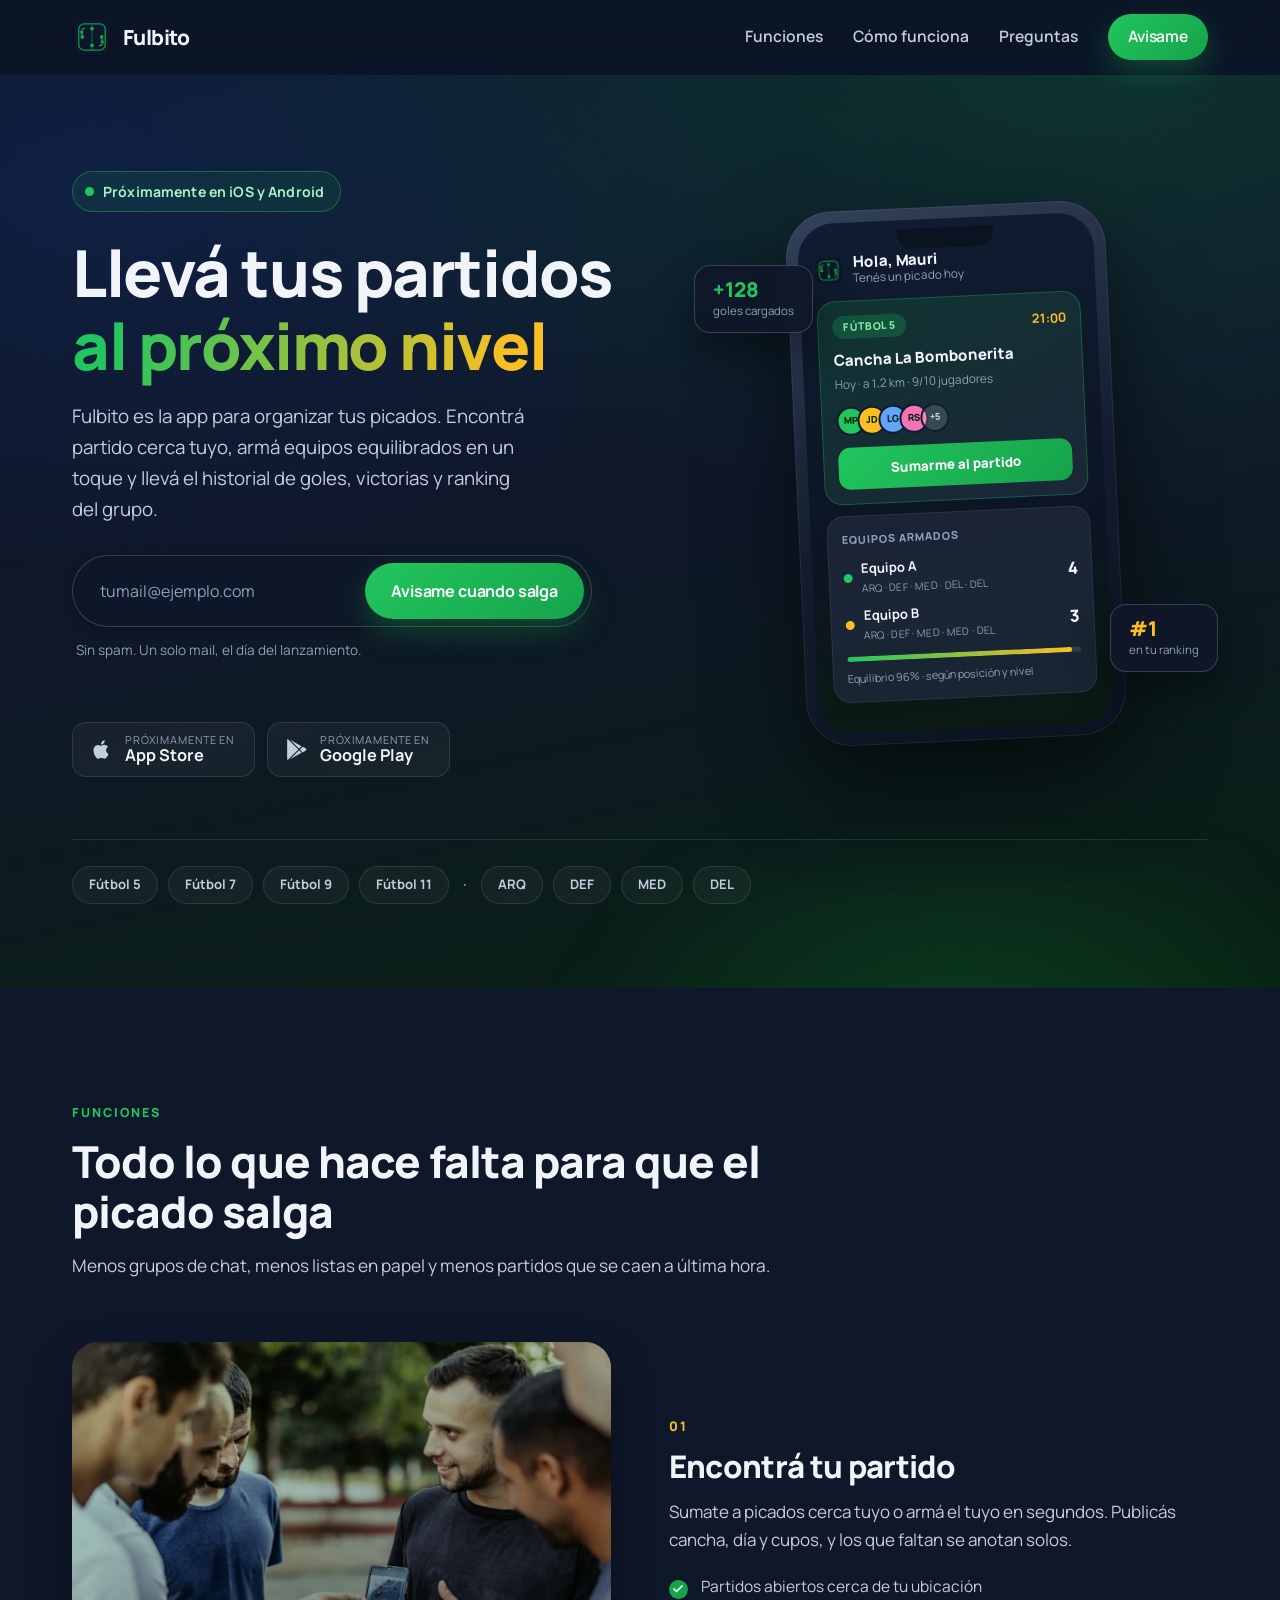
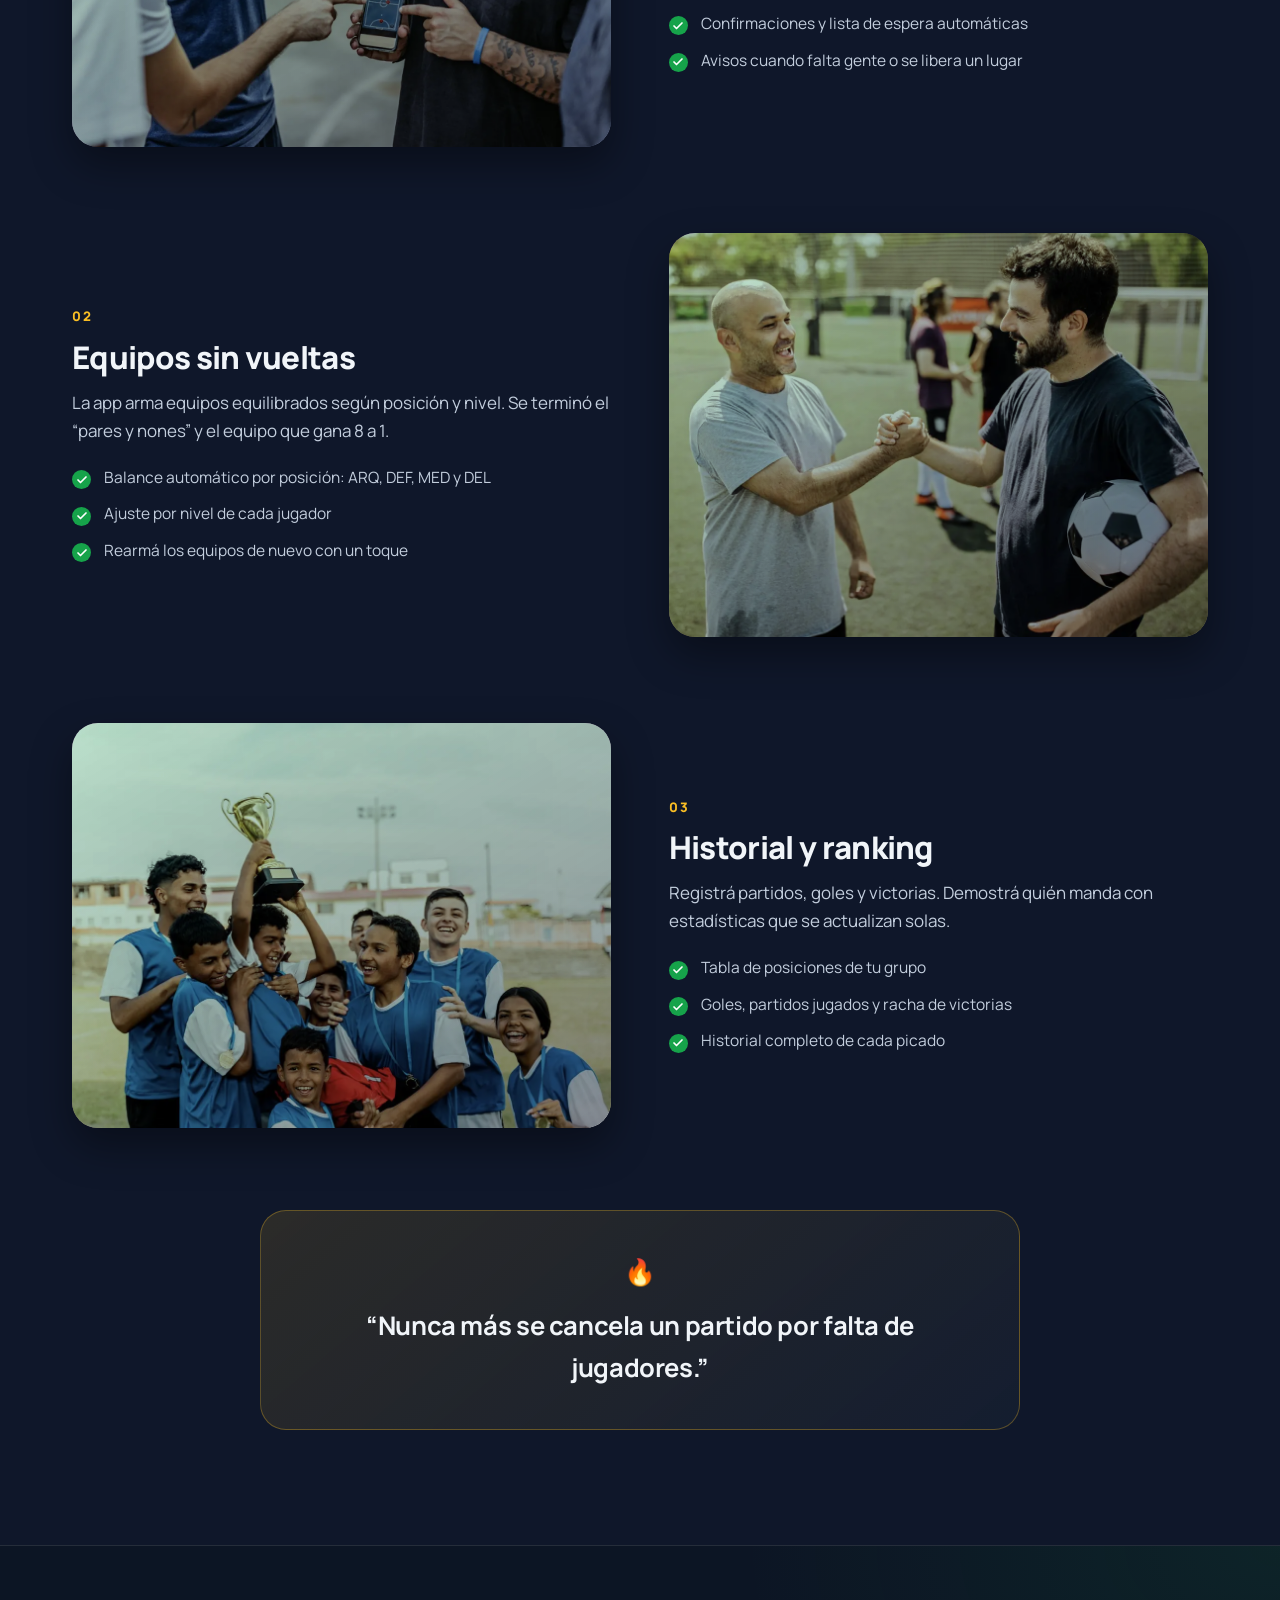
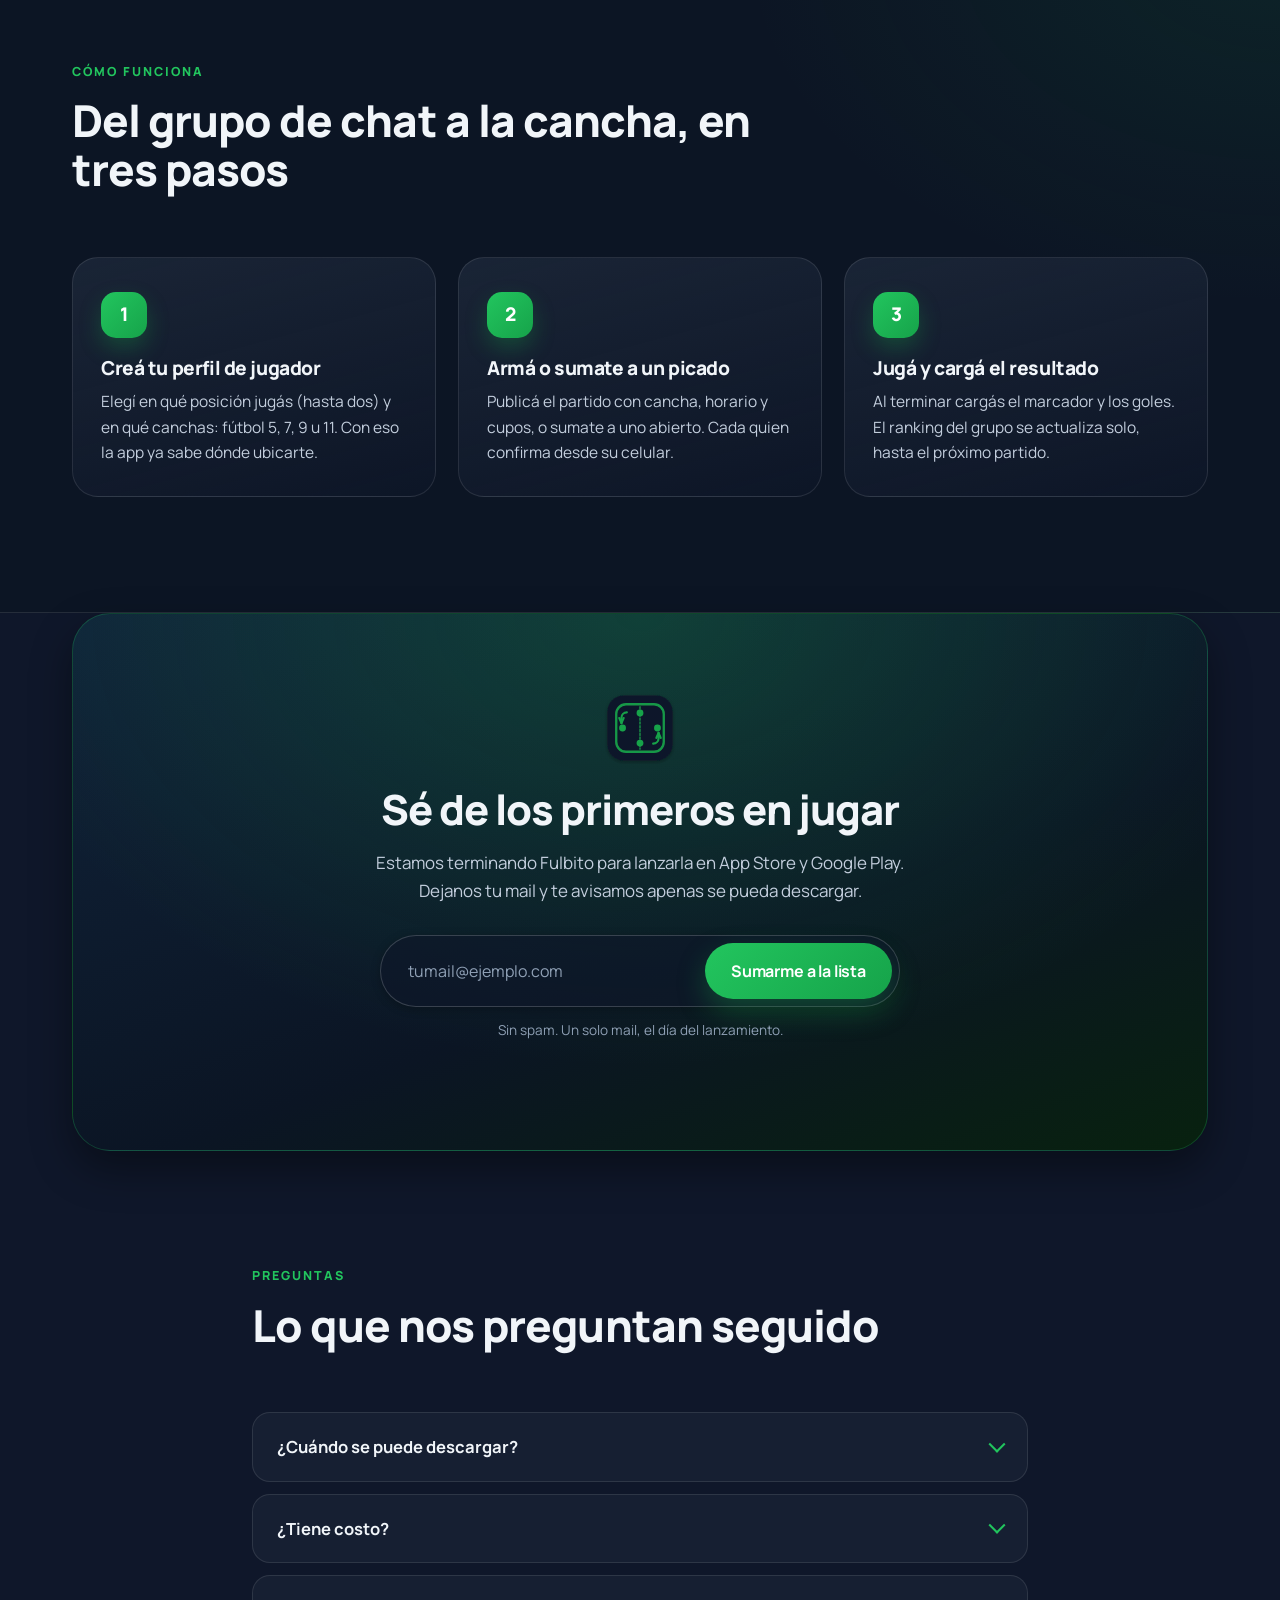
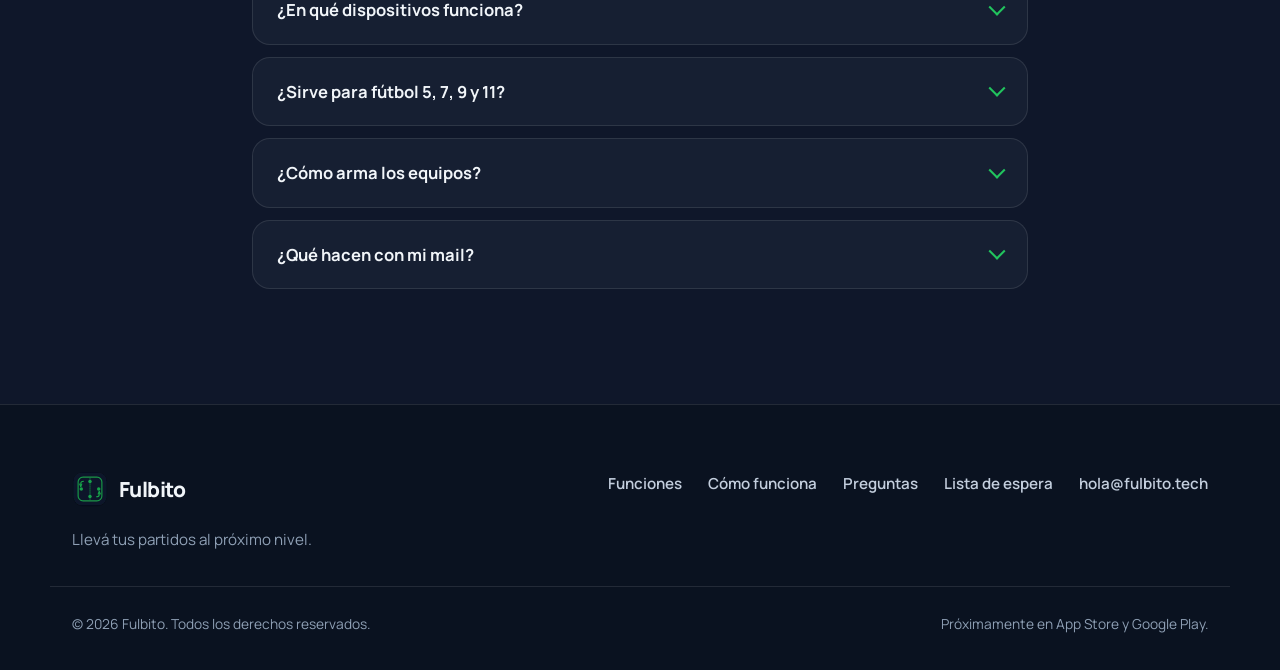
==== index.html @ 65e3b01e "feat: landing page de lanzamiento de Fulbito Sitio estático para www.fulbito.tech que anuncia el pró" ====
<!DOCTYPE html>
<html lang="es">
<head>
<meta charset="utf-8">
<meta name="viewport" content="width=device-width, initial-scale=1">
<title>Fulbito — Llevá tus partidos al próximo nivel</title>
<meta name="description" content="Fulbito es la app para organizar tus picados: encontrá partido cerca tuyo, armá equipos equilibrados y llevá el historial de goles, victorias y ranking. Próximamente en App Store y Google Play.">
<link rel="canonical" href="https://www.fulbito.tech/">
<meta name="theme-color" content="#0F172A">
<meta name="author" content="Fulbito">

<meta property="og:type" content="website">
<meta property="og:site_name" content="Fulbito">
<meta property="og:locale" content="es_AR">
<meta property="og:url" content="https://www.fulbito.tech/">
<meta property="og:title" content="Fulbito — Llevá tus partidos al próximo nivel">
<meta property="og:description" content="La app para organizar tus picados: encontrá partido, armá equipos equilibrados y llevá el ranking del grupo. Próximamente en iOS y Android.">
<meta property="og:image" content="https://www.fulbito.tech/assets/img/og.jpg">
<meta property="og:image:width" content="1200">
<meta property="og:image:height" content="630">
<meta property="og:image:alt" content="Fulbito — próximamente en App Store y Google Play">

<meta name="twitter:card" content="summary_large_image">
<meta name="twitter:title" content="Fulbito — Llevá tus partidos al próximo nivel">
<meta name="twitter:description" content="La app para organizar tus picados: encontrá partido, armá equipos equilibrados y llevá el ranking del grupo. Próximamente en iOS y Android.">
<meta name="twitter:image" content="https://www.fulbito.tech/assets/img/og.jpg">

<link rel="icon" href="/assets/favicon.svg" type="image/svg+xml">
<link rel="apple-touch-icon" href="/assets/img/apple-touch-icon.png">
<link rel="manifest" href="/site.webmanifest">

<link rel="preload" href="/assets/fonts/manrope-latin.woff2" as="font" type="font/woff2" crossorigin>
<link rel="stylesheet" href="/styles.css">
<!-- Marca que hay JS: sin esto las secciones con .reveal nunca se ocultan,
     así el contenido siempre se ve aunque falle el script. -->
<script>document.documentElement.classList.add('js');</script>

<script type="application/ld+json">
{
  "@context": "https://schema.org",
  "@type": "SoftwareApplication",
  "name": "Fulbito",
  "applicationCategory": "SportsApplication",
  "operatingSystem": "iOS, Android",
  "description": "App para organizar picados de fútbol: encontrá partido cerca tuyo, armá equipos equilibrados y llevá el historial de goles, victorias y ranking.",
  "url": "https://www.fulbito.tech/",
  "inLanguage": "es",
  "offers": {
    "@type": "Offer",
    "price": "0",
    "priceCurrency": "USD",
    "availability": "https://schema.org/PreOrder"
  }
}
</script>
</head>
<body>

<a class="skip-link" href="#contenido">Saltar al contenido</a>

<header class="site-header" id="top">
  <div class="wrap header-inner">
    <a class="brand" href="#top" aria-label="Fulbito — inicio">
      <img src="/assets/logo.svg" alt="" width="40" height="40" class="brand-mark">
      <span class="brand-name">Fulbito</span>
    </a>

    <button class="nav-toggle" type="button" aria-expanded="false" aria-controls="nav-menu" aria-label="Abrir menú">
      <span class="nav-toggle-bar"></span>
      <span class="nav-toggle-bar"></span>
      <span class="nav-toggle-bar"></span>
    </button>

    <nav class="nav" id="nav-menu" aria-label="Navegación principal">
      <a href="#funciones">Funciones</a>
      <a href="#como-funciona">Cómo funciona</a>
      <a href="#faq">Preguntas</a>
      <a class="btn btn-primary btn-sm" href="#lista-de-espera">Avisame</a>
    </nav>
  </div>
</header>

<main id="contenido">

  <!-- ============ HERO ============ -->
  <section class="hero">
    <div class="hero-glow" aria-hidden="true"></div>
    <div class="wrap hero-inner">

      <div class="hero-copy">
        <p class="pill"><span class="pill-dot" aria-hidden="true"></span> Próximamente en iOS y Android</p>

        <h1>Llevá tus partidos<br><span class="hl">al próximo nivel</span></h1>

        <p class="lede">
          Fulbito es la app para organizar tus picados. Encontrá partido cerca tuyo,
          armá equipos equilibrados en un toque y llevá el historial de goles,
          victorias y ranking del grupo.
        </p>

        <form class="waitlist" id="waitlist-hero" novalidate>
          <label class="sr-only" for="email-hero">Tu correo electrónico</label>
          <div class="waitlist-row">
            <input type="email" id="email-hero" name="email" inputmode="email" autocomplete="email"
                   placeholder="tumail@ejemplo.com" required>
            <button class="btn btn-primary" type="submit">Avisame cuando salga</button>
          </div>
          <p class="waitlist-note">Sin spam. Un solo mail, el día del lanzamiento.</p>
          <p class="waitlist-status" role="status" aria-live="polite"></p>
        </form>

        <div class="stores" aria-label="Disponibilidad próximamente">
          <span class="store-badge">
            <svg viewBox="0 0 24 24" aria-hidden="true" focusable="false"><path fill="currentColor" d="M16.36 12.68c.02-2.24 1.83-3.32 1.91-3.37-1.04-1.52-2.66-1.73-3.24-1.75-1.38-.14-2.69.81-3.39.81-.7 0-1.78-.79-2.92-.77-1.5.02-2.88.87-3.65 2.21-1.56 2.7-.4 6.7 1.12 8.89.74 1.07 1.63 2.28 2.79 2.24 1.12-.05 1.54-.72 2.9-.72s1.74.72 2.92.7c1.21-.02 1.97-1.1 2.71-2.18.85-1.25 1.2-2.46 1.22-2.52-.03-.01-2.34-.9-2.37-3.54M14.2 5.98c.62-.75 1.03-1.79.92-2.83-.89.04-1.97.59-2.6 1.34-.57.66-1.07 1.72-.94 2.73.99.08 2-.5 2.62-1.24"/></svg>
            <span><small>Próximamente en</small><strong>App Store</strong></span>
          </span>
          <span class="store-badge">
            <svg viewBox="0 0 24 24" aria-hidden="true" focusable="false"><path fill="currentColor" d="M3.61 1.81 13.79 12 3.61 22.19A1.5 1.5 0 0 1 3 20.99V3.01c0-.5.24-.94.61-1.2m10.89 10.89 2.3 2.3-10.94 6.34zm3.42-3.42 2.8 1.63c1.09.62 1.09 1.63 0 2.25l-2.8 1.62-2.55-2.55zM5.86 2.66l10.94 6.33-2.3 2.3z"/></svg>
            <span><small>Próximamente en</small><strong>Google Play</strong></span>
          </span>
        </div>
      </div>

      <!-- Mockup del teléfono, hecho en HTML/CSS -->
      <div class="hero-visual" aria-hidden="true">
        <div class="phone">
          <div class="phone-screen">
            <div class="phone-notch"></div>

            <div class="app-top">
              <img src="/assets/logo.svg" alt="" width="28" height="28">
              <div>
                <p class="app-hi">Hola, Mauri</p>
                <p class="app-sub">Tenés un picado hoy</p>
              </div>
            </div>

            <div class="app-card app-card-hero">
              <div class="app-card-head">
                <span class="chip chip-green">Fútbol 5</span>
                <span class="app-time">21:00</span>
              </div>
              <p class="app-title">Cancha La Bombonerita</p>
              <p class="app-meta">Hoy · a 1,2 km · 9/10 jugadores</p>
              <div class="avatars">
                <span class="av av-1">MP</span>
                <span class="av av-2">JD</span>
                <span class="av av-3">LG</span>
                <span class="av av-4">RS</span>
                <span class="av av-more">+5</span>
              </div>
              <div class="app-btn">Sumarme al partido</div>
            </div>

            <div class="app-card">
              <p class="app-card-label">Equipos armados</p>
              <div class="teams">
                <div class="team">
                  <span class="team-dot team-a"></span>
                  <div>
                    <p class="team-name">Equipo A</p>
                    <p class="team-line">ARQ · DEF · MED · DEL · DEL</p>
                  </div>
                  <span class="team-score">4</span>
                </div>
                <div class="team">
                  <span class="team-dot team-b"></span>
                  <div>
                    <p class="team-name">Equipo B</p>
                    <p class="team-line">ARQ · DEF · MED · MED · DEL</p>
                  </div>
                  <span class="team-score">3</span>
                </div>
              </div>
              <div class="balance">
                <span class="balance-fill"></span>
              </div>
              <p class="app-card-foot">Equilibrio 96% · según posición y nivel</p>
            </div>
          </div>
        </div>

        <div class="float-card float-goals">
          <strong>+128</strong>
          <span>goles cargados</span>
        </div>
        <div class="float-card float-rank">
          <strong>#1</strong>
          <span>en tu ranking</span>
        </div>
      </div>

    </div>

    <div class="wrap">
      <ul class="chips" aria-label="Tipos de cancha y posiciones">
        <li>Fútbol 5</li>
        <li>Fútbol 7</li>
        <li>Fútbol 9</li>
        <li>Fútbol 11</li>
        <li class="chips-sep" aria-hidden="true">·</li>
        <li>ARQ</li>
        <li>DEF</li>
        <li>MED</li>
        <li>DEL</li>
      </ul>
    </div>
  </section>

  <!-- ============ FUNCIONES ============ -->
  <section class="section" id="funciones">
    <div class="wrap">
      <header class="section-head reveal">
        <p class="eyebrow">Funciones</p>
        <h2>Todo lo que hace falta para que el picado salga</h2>
        <p class="section-lede">
          Menos grupos de chat, menos listas en papel y menos partidos que se caen a última hora.
        </p>
      </header>

      <div class="features">

        <article class="feature reveal">
          <div class="feature-media">
            <picture>
              <source srcset="/assets/img/picado.webp" type="image/webp">
              <img src="/assets/img/picado.jpg" width="1400" height="1129" loading="lazy" decoding="async"
                   alt="Un grupo de jugadores mira un partido en el celular antes de entrar a la cancha.">
            </picture>
          </div>
          <div class="feature-body">
            <span class="feature-num">01</span>
            <h3>Encontrá tu partido</h3>
            <p>Sumate a picados cerca tuyo o armá el tuyo en segundos. Publicás cancha, día y cupos, y los que faltan se anotan solos.</p>
            <ul class="ticks">
              <li>Partidos abiertos cerca de tu ubicación</li>
              <li>Confirmaciones y lista de espera automáticas</li>
              <li>Avisos cuando falta gente o se libera un lugar</li>
            </ul>
          </div>
        </article>

        <article class="feature feature-flip reveal">
          <div class="feature-media">
            <picture>
              <source srcset="/assets/img/equipos.webp" type="image/webp">
              <img src="/assets/img/equipos.jpg" width="1100" height="887" loading="lazy" decoding="async"
                   alt="Dos jugadores se saludan en la cancha antes de empezar a jugar.">
            </picture>
          </div>
          <div class="feature-body">
            <span class="feature-num">02</span>
            <h3>Equipos sin vueltas</h3>
            <p>La app arma equipos equilibrados según posición y nivel. Se terminó el “pares y nones” y el equipo que gana 8 a 1.</p>
            <ul class="ticks">
              <li>Balance automático por posición: ARQ, DEF, MED y DEL</li>
              <li>Ajuste por nivel de cada jugador</li>
              <li>Rearmá los equipos de nuevo con un toque</li>
            </ul>
          </div>
        </article>

        <article class="feature reveal">
          <div class="feature-media">
            <picture>
              <source srcset="/assets/img/ranking.webp" type="image/webp">
              <img src="/assets/img/ranking.jpg" width="1100" height="887" loading="lazy" decoding="async"
                   alt="Un equipo festeja levantando la copa después de ganar.">
            </picture>
          </div>
          <div class="feature-body">
            <span class="feature-num">03</span>
            <h3>Historial y ranking</h3>
            <p>Registrá partidos, goles y victorias. Demostrá quién manda con estadísticas que se actualizan solas.</p>
            <ul class="ticks">
              <li>Tabla de posiciones de tu grupo</li>
              <li>Goles, partidos jugados y racha de victorias</li>
              <li>Historial completo de cada picado</li>
            </ul>
          </div>
        </article>

      </div>

      <blockquote class="quote reveal">
        <p>“Nunca más se cancela un partido por falta de jugadores.”</p>
      </blockquote>
    </div>
  </section>

  <!-- ============ CÓMO FUNCIONA ============ -->
  <section class="section section-alt" id="como-funciona">
    <div class="wrap">
      <header class="section-head reveal">
        <p class="eyebrow">Cómo funciona</p>
        <h2>Del grupo de chat a la cancha, en tres pasos</h2>
      </header>

      <ol class="steps">
        <li class="step reveal">
          <span class="step-num">1</span>
          <h3>Creá tu perfil de jugador</h3>
          <p>Elegí en qué posición jugás (hasta dos) y en qué canchas: fútbol 5, 7, 9 u 11. Con eso la app ya sabe dónde ubicarte.</p>
        </li>
        <li class="step reveal">
          <span class="step-num">2</span>
          <h3>Armá o sumate a un picado</h3>
          <p>Publicá el partido con cancha, horario y cupos, o sumate a uno abierto. Cada quien confirma desde su celular.</p>
        </li>
        <li class="step reveal">
          <span class="step-num">3</span>
          <h3>Jugá y cargá el resultado</h3>
          <p>Al terminar cargás el marcador y los goles. El ranking del grupo se actualiza solo, hasta el próximo partido.</p>
        </li>
      </ol>
    </div>
  </section>

  <!-- ============ LISTA DE ESPERA ============ -->
  <section class="section cta-section" id="lista-de-espera">
    <div class="wrap">
      <div class="cta reveal">
        <img src="/assets/logo.svg" alt="" width="72" height="72" class="cta-logo">
        <h2>Sé de los primeros en jugar</h2>
        <p>
          Estamos terminando Fulbito para lanzarla en App Store y Google Play.
          Dejanos tu mail y te avisamos apenas se pueda descargar.
        </p>

        <form class="waitlist waitlist-lg" id="waitlist-cta" novalidate>
          <label class="sr-only" for="email-cta">Tu correo electrónico</label>
          <div class="waitlist-row">
            <input type="email" id="email-cta" name="email" inputmode="email" autocomplete="email"
                   placeholder="tumail@ejemplo.com" required>
            <button class="btn btn-primary" type="submit">Sumarme a la lista</button>
          </div>
          <p class="waitlist-note">Sin spam. Un solo mail, el día del lanzamiento.</p>
          <p class="waitlist-status" role="status" aria-live="polite"></p>
        </form>
      </div>
    </div>
  </section>

  <!-- ============ FAQ ============ -->
  <section class="section" id="faq">
    <div class="wrap wrap-narrow">
      <header class="section-head reveal">
        <p class="eyebrow">Preguntas</p>
        <h2>Lo que nos preguntan seguido</h2>
      </header>

      <div class="faq">
        <details class="reveal">
          <summary>¿Cuándo se puede descargar?</summary>
          <p>Fulbito está en desarrollo y sale para iPhone y Android. Todavía no tenemos fecha pública: dejanos tu mail arriba y sos de los primeros en enterarte el día que esté en las tiendas.</p>
        </details>
        <details class="reveal">
          <summary>¿Tiene costo?</summary>
          <p>Vas a poder crear tu perfil, sumarte a picados, armar equipos y llevar el ranking sin pagar nada.</p>
        </details>
        <details class="reveal">
          <summary>¿En qué dispositivos funciona?</summary>
          <p>En iPhone (App Store) y en Android (Google Play). Es una sola app, con la misma experiencia en los dos sistemas.</p>
        </details>
        <details class="reveal">
          <summary>¿Sirve para fútbol 5, 7, 9 y 11?</summary>
          <p>Sí. Elegís los tipos de cancha en los que jugás cuando creás tu perfil, y la app te muestra los partidos que te sirven.</p>
        </details>
        <details class="reveal">
          <summary>¿Cómo arma los equipos?</summary>
          <p>Toma la posición y el nivel de cada jugador anotado y reparte para que los dos equipos queden lo más parejos posible. Si no te convence, lo rearmás.</p>
        </details>
        <details class="reveal">
          <summary>¿Qué hacen con mi mail?</summary>
          <p>Lo usamos solo para avisarte del lanzamiento. No lo compartimos con nadie y podés pedirnos que lo borremos cuando quieras escribiéndonos a <a href="mailto:hola@fulbito.tech">hola@fulbito.tech</a>.</p>
        </details>
      </div>
    </div>
  </section>

</main>

<footer class="site-footer">
  <div class="wrap footer-inner">
    <div class="footer-brand">
      <a class="brand" href="#top" aria-label="Fulbito — inicio">
        <img src="/assets/logo.svg" alt="" width="36" height="36" class="brand-mark">
        <span class="brand-name">Fulbito</span>
      </a>
      <p>Llevá tus partidos al próximo nivel.</p>
    </div>

    <nav class="footer-nav" aria-label="Enlaces del pie">
      <a href="#funciones">Funciones</a>
      <a href="#como-funciona">Cómo funciona</a>
      <a href="#faq">Preguntas</a>
      <a href="#lista-de-espera">Lista de espera</a>
      <a href="mailto:hola@fulbito.tech">hola@fulbito.tech</a>
    </nav>
  </div>

  <div class="wrap footer-legal">
    <p>© <span id="year">2026</span> Fulbito. Todos los derechos reservados.</p>
    <p>Próximamente en App Store y Google Play.</p>
  </div>
</footer>

<script src="/script.js" defer></script>
</body>
</html>
---- styles.css ----
/* ==========================================================================
   Fulbito — landing page
   Paleta y tipografía tomadas del design system de la app (Flutter):
   primary #16A34A · accent #FBBF24 · scaffold #0F172A · card #1E293B · Manrope
   ========================================================================== */

/* Manrope (variable, self-hosted) — SIL Open Font License 1.1.
   Ver assets/fonts/OFL.txt. Se sirve desde el propio dominio para no depender
   de Google Fonts ni filtrar la IP de los visitantes. */
@font-face {
  font-family: "Manrope";
  font-style: normal;
  font-weight: 400 800;
  font-display: swap;
  src: url("/assets/fonts/manrope-latin.woff2") format("woff2");
  unicode-range: U+0000-00FF, U+0131, U+0152-0153, U+02BB-02BC, U+02C6, U+02DA,
    U+02DC, U+0304, U+0308, U+0329, U+2000-206F, U+20AC, U+2122, U+2191, U+2193,
    U+2212, U+2215, U+FEFF, U+FFFD;
}
@font-face {
  font-family: "Manrope";
  font-style: normal;
  font-weight: 400 800;
  font-display: swap;
  src: url("/assets/fonts/manrope-latin-ext.woff2") format("woff2");
  unicode-range: U+0100-02BA, U+02BD-02C5, U+02C7-02CC, U+02CE-02D7, U+02DD-02FF,
    U+0304, U+0308, U+0329, U+1D00-1DBF, U+1E00-1E9F, U+1EF2-1EFF, U+2020,
    U+20A0-20AB, U+20AD-20C0, U+2113, U+2C60-2C7F, U+A720-A7FF;
}

:root {
  --green:        #16A34A;
  --green-bright: #22C55E;
  --green-dark:   #128040;
  --amber:        #FBBF24;
  --navy:         #0A1628;
  --navy-green:   #082011;
  --bg:           #0F172A;
  --card:         #1E293B;

  --text:         #F1F5F9;
  --text-soft:    #C3CEDD;
  --text-muted:   #8FA0B5;
  --line:         rgba(255, 255, 255, .10);
  --line-strong:  rgba(255, 255, 255, .18);

  --wrap:         1180px;
  --radius:       18px;
  --radius-lg:    26px;

  --shadow-sm:    0 2px 10px rgba(0, 0, 0, .25);
  --shadow-md:    0 18px 40px rgba(0, 0, 0, .38);
  --shadow-lg:    0 40px 90px rgba(0, 0, 0, .55);

  --ease:         cubic-bezier(.22, .61, .36, 1);
}

/* ------------------------------- reset ---------------------------------- */

*, *::before, *::after { box-sizing: border-box; }

html { -webkit-text-size-adjust: 100%; scroll-behavior: smooth; }

body {
  margin: 0;
  font-family: "Manrope", ui-sans-serif, system-ui, -apple-system, "Segoe UI", Roboto, Helvetica, Arial, sans-serif;
  font-size: 17px;
  line-height: 1.65;
  color: var(--text);
  background: var(--bg);
  -webkit-font-smoothing: antialiased;
  overflow-x: hidden;
}

h1, h2, h3 { line-height: 1.12; margin: 0; letter-spacing: -.022em; font-weight: 800; }
p { margin: 0; }
img, svg, picture { display: block; max-width: 100%; }
img { height: auto; }
a { color: inherit; }
ul, ol { margin: 0; padding: 0; list-style: none; }
button, input { font: inherit; color: inherit; }

:focus-visible {
  outline: 3px solid var(--amber);
  outline-offset: 3px;
  border-radius: 6px;
}

.sr-only {
  position: absolute; width: 1px; height: 1px;
  padding: 0; margin: -1px; overflow: hidden;
  clip: rect(0 0 0 0); white-space: nowrap; border: 0;
}

.skip-link {
  position: absolute; left: 50%; top: 8px;
  transform: translate(-50%, -200%);
  z-index: 100;
  background: var(--green); color: #fff;
  padding: 10px 18px; border-radius: 999px;
  font-weight: 700; text-decoration: none;
  transition: transform .2s var(--ease);
}
.skip-link:focus { transform: translate(-50%, 0); }

.wrap {
  width: 100%;
  max-width: var(--wrap);
  margin-inline: auto;
  padding-inline: 22px;
}
.wrap-narrow { max-width: 820px; }

/* ------------------------------ botones --------------------------------- */

.btn {
  display: inline-flex;
  align-items: center;
  justify-content: center;
  gap: 8px;
  padding: 15px 26px;
  border: 0;
  border-radius: 999px;
  font-weight: 700;
  font-size: 1rem;
  letter-spacing: -.01em;
  text-decoration: none;
  cursor: pointer;
  white-space: nowrap;
  transition: transform .18s var(--ease), box-shadow .18s var(--ease), background-color .18s var(--ease);
}

.btn-primary {
  color: #fff;
  background: linear-gradient(135deg, var(--green-bright), var(--green));
  box-shadow: 0 12px 28px rgba(22, 163, 74, .34);
}
.btn-primary:hover { transform: translateY(-2px); box-shadow: 0 18px 36px rgba(22, 163, 74, .44); }
.btn-primary:active { transform: translateY(0); }
.btn-primary[disabled] { opacity: .6; cursor: progress; transform: none; }

.btn-sm { padding: 10px 20px; font-size: .95rem; }

/* ------------------------------- header --------------------------------- */

.site-header {
  position: sticky;
  top: 0;
  z-index: 50;
  background: rgba(10, 22, 40, .72);
  backdrop-filter: blur(14px);
  -webkit-backdrop-filter: blur(14px);
  border-bottom: 1px solid transparent;
  transition: border-color .25s var(--ease), background-color .25s var(--ease);
}
.site-header.is-stuck {
  border-bottom-color: var(--line);
  background: rgba(10, 22, 40, .92);
}

.header-inner {
  display: flex;
  align-items: center;
  justify-content: space-between;
  gap: 16px;
  min-height: 74px;
}

.brand {
  display: inline-flex;
  align-items: center;
  gap: 11px;
  text-decoration: none;
  font-weight: 800;
  letter-spacing: -.03em;
}
.brand-mark { border-radius: 12px; }
.brand-name { font-size: 1.3rem; }

.nav {
  display: flex;
  align-items: center;
  gap: 30px;
}
.nav a {
  text-decoration: none;
  font-weight: 600;
  font-size: .98rem;
  color: var(--text-soft);
  transition: color .18s var(--ease);
}
.nav a:hover { color: #fff; }
.nav .btn { color: #fff; }

.nav-toggle {
  display: none;
  flex-direction: column;
  justify-content: center;
  gap: 5px;
  width: 46px; height: 46px;
  padding: 0;
  background: rgba(255, 255, 255, .06);
  border: 1px solid var(--line);
  border-radius: 14px;
  cursor: pointer;
}
.nav-toggle-bar {
  display: block;
  width: 20px; height: 2px;
  margin-inline: auto;
  border-radius: 2px;
  background: var(--text);
  transition: transform .22s var(--ease), opacity .18s var(--ease);
}
.nav-toggle[aria-expanded="true"] .nav-toggle-bar:nth-child(1) { transform: translateY(7px) rotate(45deg); }
.nav-toggle[aria-expanded="true"] .nav-toggle-bar:nth-child(2) { opacity: 0; }
.nav-toggle[aria-expanded="true"] .nav-toggle-bar:nth-child(3) { transform: translateY(-7px) rotate(-45deg); }

/* --------------------------------- hero --------------------------------- */

.hero {
  position: relative;
  padding: clamp(52px, 8vw, 96px) 0 clamp(48px, 7vw, 84px);
  background:
    radial-gradient(120% 80% at 85% 0%, rgba(22, 163, 74, .20), transparent 62%),
    radial-gradient(90% 70% at 8% 12%, rgba(30, 58, 138, .28), transparent 60%),
    linear-gradient(168deg, var(--navy) 0%, var(--bg) 46%, var(--navy-green) 100%);
  overflow: hidden;
}

.hero-glow {
  position: absolute;
  inset: auto -20% -55% 30%;
  height: 620px;
  background: radial-gradient(circle at 50% 50%, rgba(22, 163, 74, .30), transparent 66%);
  filter: blur(30px);
  pointer-events: none;
}

.hero-inner {
  position: relative;
  display: grid;
  grid-template-columns: minmax(0, 1.06fr) minmax(0, .94fr);
  align-items: center;
  gap: clamp(30px, 5vw, 64px);
}

.pill {
  display: inline-flex;
  align-items: center;
  gap: 9px;
  padding: 8px 16px 8px 12px;
  margin-bottom: 24px;
  border: 1px solid rgba(34, 197, 94, .38);
  border-radius: 999px;
  background: rgba(22, 163, 74, .12);
  color: #A7F3C4;
  font-size: .88rem;
  font-weight: 700;
  letter-spacing: .01em;
}
.pill-dot {
  width: 9px; height: 9px;
  border-radius: 50%;
  background: var(--green-bright);
  box-shadow: 0 0 0 0 rgba(34, 197, 94, .7);
  animation: ping 2.2s ease-out infinite;
}
@keyframes ping {
  0%   { box-shadow: 0 0 0 0 rgba(34, 197, 94, .65); }
  70%  { box-shadow: 0 0 0 11px rgba(34, 197, 94, 0); }
  100% { box-shadow: 0 0 0 0 rgba(34, 197, 94, 0); }
}

.hero h1 {
  font-size: clamp(2.5rem, 6.2vw, 4.05rem);
  margin-bottom: 20px;
}
.hl {
  background: linear-gradient(100deg, var(--green-bright) 8%, var(--amber) 92%);
  -webkit-background-clip: text;
  background-clip: text;
  color: transparent;
}

.lede {
  max-width: 42ch;
  font-size: clamp(1.03rem, 1.6vw, 1.17rem);
  color: var(--text-soft);
  margin-bottom: 30px;
}

/* ------------------------------ waitlist -------------------------------- */

.waitlist { max-width: 520px; }

.waitlist-row {
  display: flex;
  gap: 10px;
  padding: 7px;
  border: 1px solid var(--line-strong);
  border-radius: 999px;
  background: rgba(15, 23, 42, .66);
  box-shadow: var(--shadow-sm);
  transition: border-color .2s var(--ease), box-shadow .2s var(--ease);
}
.waitlist-row:focus-within {
  border-color: rgba(34, 197, 94, .6);
  box-shadow: 0 0 0 4px rgba(22, 163, 74, .16);
}
.waitlist-row input {
  flex: 1 1 auto;
  min-width: 0;
  padding: 12px 8px 12px 20px;
  border: 0;
  background: transparent;
  font-size: 1rem;
}
.waitlist-row input::placeholder { color: var(--text-muted); }
.waitlist-row input:focus { outline: none; }

.waitlist-note {
  margin-top: 12px;
  padding-left: 4px;
  font-size: .85rem;
  color: var(--text-muted);
}

.waitlist-status {
  margin-top: 10px;
  padding-left: 4px;
  font-size: .92rem;
  font-weight: 600;
  min-height: 1.4em;
}
.waitlist-status.is-ok    { color: #6EE7A0; }
.waitlist-status.is-error { color: #FCA5A5; }

/* ------------------------------- stores --------------------------------- */

.stores {
  display: flex;
  flex-wrap: wrap;
  gap: 12px;
  margin-top: 30px;
}
.store-badge {
  display: inline-flex;
  align-items: center;
  gap: 11px;
  padding: 10px 20px 10px 16px;
  border: 1px solid var(--line);
  border-radius: 14px;
  background: rgba(255, 255, 255, .045);
  color: var(--text-soft);
}
.store-badge svg { width: 25px; height: 25px; flex: none; }
.store-badge span { display: flex; flex-direction: column; line-height: 1.2; }
.store-badge small { font-size: .68rem; text-transform: uppercase; letter-spacing: .08em; color: var(--text-muted); }
.store-badge strong { font-size: 1.02rem; color: var(--text); }

/* --------------------------- mockup del teléfono ------------------------ */

.hero-visual {
  position: relative;
  display: flex;
  justify-content: center;
  perspective: 1400px;
}

.phone {
  position: relative;
  width: min(320px, 82vw);
  padding: 12px;
  border-radius: 46px;
  background: linear-gradient(160deg, #33415A, #131C2E 55%, #0B1220);
  box-shadow: var(--shadow-lg), 0 0 0 1px rgba(255, 255, 255, .07) inset;
  transform: rotate(-2.6deg);
  animation: float 7s ease-in-out infinite;
}
@keyframes float {
  0%, 100% { transform: rotate(-2.6deg) translateY(0); }
  50%      { transform: rotate(-2.6deg) translateY(-14px); }
}

.phone-screen {
  position: relative;
  padding: 30px 16px 20px;
  border-radius: 36px;
  background: linear-gradient(175deg, #101C31, #0C1524 60%, #0A1A12);
  overflow: hidden;
}

.phone-notch {
  position: absolute;
  top: 9px; left: 50%;
  transform: translateX(-50%);
  width: 96px; height: 20px;
  border-radius: 0 0 14px 14px;
  background: #0B1220;
}

.app-top {
  display: flex;
  align-items: center;
  gap: 10px;
  margin-bottom: 14px;
}
.app-top img { border-radius: 9px; }
.app-hi  { font-weight: 800; font-size: .95rem; line-height: 1.25; }
.app-sub { font-size: .74rem; color: var(--text-muted); line-height: 1.25; }

.app-card {
  padding: 14px;
  margin-bottom: 11px;
  border: 1px solid rgba(255, 255, 255, .08);
  border-radius: 18px;
  background: rgba(30, 41, 59, .82);
}
.app-card-hero {
  border-color: rgba(34, 197, 94, .32);
  background: linear-gradient(150deg, rgba(22, 163, 74, .20), rgba(30, 41, 59, .9));
}
.app-card-head {
  display: flex;
  align-items: center;
  justify-content: space-between;
  margin-bottom: 9px;
}
.chip {
  padding: 3px 11px;
  border-radius: 999px;
  font-size: .66rem;
  font-weight: 800;
  letter-spacing: .05em;
  text-transform: uppercase;
}
.chip-green { background: rgba(34, 197, 94, .22); color: #86EFAC; }
.app-time { font-size: .8rem; font-weight: 700; color: var(--amber); }
.app-title { font-weight: 800; font-size: .95rem; }
.app-meta  { font-size: .74rem; color: var(--text-muted); margin-top: 2px; }

.avatars { display: flex; margin: 12px 0; }
.av {
  display: grid;
  place-items: center;
  width: 29px; height: 29px;
  margin-right: -8px;
  border: 2px solid #101C31;
  border-radius: 50%;
  font-size: .6rem;
  font-weight: 800;
  color: #06210F;
}
.av-1 { background: #22C55E; }
.av-2 { background: #FBBF24; }
.av-3 { background: #60A5FA; }
.av-4 { background: #F472B6; }
.av-more { background: rgba(255, 255, 255, .14); color: var(--text-soft); }

.app-btn {
  padding: 10px;
  border-radius: 12px;
  background: linear-gradient(135deg, var(--green-bright), var(--green));
  color: #fff;
  font-size: .84rem;
  font-weight: 800;
  text-align: center;
}

.app-card-label {
  font-size: .68rem;
  font-weight: 800;
  letter-spacing: .09em;
  text-transform: uppercase;
  color: var(--text-muted);
  margin-bottom: 10px;
}
.teams { display: grid; gap: 9px; }
.team {
  display: grid;
  grid-template-columns: auto 1fr auto;
  align-items: center;
  gap: 9px;
}
.team-dot { width: 9px; height: 9px; border-radius: 50%; }
.team-a { background: var(--green-bright); }
.team-b { background: var(--amber); }
.team-name  { font-size: .82rem; font-weight: 700; }
.team-line  { font-size: .64rem; color: var(--text-muted); letter-spacing: .03em; }
.team-score { font-size: 1.05rem; font-weight: 800; }

.balance {
  height: 5px;
  margin: 12px 0 8px;
  border-radius: 99px;
  background: rgba(255, 255, 255, .1);
  overflow: hidden;
}
.balance-fill {
  display: block;
  width: 96%;
  height: 100%;
  border-radius: 99px;
  background: linear-gradient(90deg, var(--green-bright), var(--amber));
}
.app-card-foot { font-size: .68rem; color: var(--text-muted); }

.float-card {
  position: absolute;
  display: flex;
  flex-direction: column;
  padding: 12px 18px;
  border: 1px solid var(--line-strong);
  border-radius: 16px;
  background: rgba(15, 23, 42, .88);
  backdrop-filter: blur(8px);
  -webkit-backdrop-filter: blur(8px);
  box-shadow: var(--shadow-md);
  animation: float 7s ease-in-out infinite;
}
.float-card strong { font-size: 1.28rem; font-weight: 800; line-height: 1.1; }
.float-card span   { font-size: .72rem; color: var(--text-muted); }
.float-goals { top: 11%; left: -2%; animation-delay: -1.6s; }
.float-goals strong { color: var(--green-bright); }
.float-rank  { bottom: 13%; right: -2%; animation-delay: -3.4s; }
.float-rank strong  { color: var(--amber); }

/* -------------------------------- chips --------------------------------- */

.chips {
  display: flex;
  flex-wrap: wrap;
  align-items: center;
  gap: 10px;
  margin-top: clamp(38px, 6vw, 62px);
  padding-top: 26px;
  border-top: 1px solid var(--line);
}
.chips li {
  padding: 7px 16px;
  border: 1px solid var(--line);
  border-radius: 999px;
  background: rgba(255, 255, 255, .04);
  font-size: .82rem;
  font-weight: 700;
  color: var(--text-soft);
}
.chips .chips-sep {
  padding: 0 4px;
  border: 0;
  background: none;
  color: var(--text-muted);
}

/* ------------------------------ secciones -------------------------------- */

.section { padding: clamp(64px, 9vw, 118px) 0; }
.section-alt {
  background:
    radial-gradient(70% 90% at 100% 0%, rgba(22, 163, 74, .10), transparent 60%),
    #0C1524;
  border-block: 1px solid var(--line);
}

.section-head { max-width: 700px; margin-bottom: clamp(38px, 6vw, 62px); }
.eyebrow {
  margin-bottom: 14px;
  font-size: .78rem;
  font-weight: 800;
  letter-spacing: .16em;
  text-transform: uppercase;
  color: var(--green-bright);
}
.section-head h2 { font-size: clamp(1.85rem, 4vw, 2.75rem); }
.section-lede {
  margin-top: 16px;
  font-size: 1.08rem;
  color: var(--text-soft);
}

/* ------------------------------ funciones -------------------------------- */

.features { display: grid; gap: clamp(46px, 7vw, 86px); }

.feature {
  display: grid;
  grid-template-columns: minmax(0, 1fr) minmax(0, 1fr);
  align-items: center;
  gap: clamp(26px, 4.5vw, 58px);
}
.feature-flip .feature-media { order: 2; }

.feature-media {
  position: relative;
  border-radius: var(--radius-lg);
  overflow: hidden;
  box-shadow: var(--shadow-md);
}
.feature-media::after {
  content: "";
  position: absolute;
  inset: 0;
  background: linear-gradient(150deg, rgba(22, 163, 74, .26), rgba(10, 22, 40, .5));
  mix-blend-mode: multiply;
}
.feature-media img {
  width: 100%;
  aspect-ratio: 4 / 3;
  object-fit: cover;
  transform: scale(1.01);
  transition: transform .6s var(--ease);
}
.feature:hover .feature-media img { transform: scale(1.05); }

.feature-num {
  display: block;
  margin-bottom: 12px;
  font-size: .82rem;
  font-weight: 800;
  letter-spacing: .18em;
  color: var(--amber);
}
.feature-body h3 { font-size: clamp(1.4rem, 2.6vw, 1.95rem); margin-bottom: 14px; }
.feature-body > p { color: var(--text-soft); margin-bottom: 20px; }

.ticks { display: grid; gap: 11px; }
.ticks li {
  position: relative;
  padding-left: 32px;
  font-size: .97rem;
  color: var(--text-soft);
}
.ticks li::before {
  content: "";
  position: absolute;
  left: 0; top: .34em;
  width: 19px; height: 19px;
  border-radius: 50%;
  background:
    url("data:image/svg+xml,%3Csvg xmlns='http://www.w3.org/2000/svg' viewBox='0 0 24 24' fill='none' stroke='%23ffffff' stroke-width='3.4' stroke-linecap='round' stroke-linejoin='round'%3E%3Cpath d='M20 6 9 17l-5-5'/%3E%3C/svg%3E") center / 12px 12px no-repeat,
    var(--green);
}

.quote {
  max-width: 760px;
  margin: clamp(46px, 7vw, 82px) auto 0;
  padding: clamp(26px, 4vw, 40px);
  border: 1px solid rgba(251, 191, 36, .3);
  border-radius: var(--radius-lg);
  background: linear-gradient(140deg, rgba(251, 191, 36, .12), rgba(30, 41, 59, .35));
  text-align: center;
}
.quote p {
  font-size: clamp(1.15rem, 2.6vw, 1.6rem);
  font-weight: 700;
  letter-spacing: -.015em;
}
.quote::before { content: "🔥"; display: block; font-size: 1.6rem; margin-bottom: 12px; }

/* ----------------------------- cómo funciona ----------------------------- */

.steps {
  display: grid;
  grid-template-columns: repeat(3, minmax(0, 1fr));
  gap: 22px;
  counter-reset: step;
}
.step {
  position: relative;
  padding: 34px 28px 30px;
  border: 1px solid var(--line);
  border-radius: var(--radius-lg);
  background: linear-gradient(165deg, rgba(30, 41, 59, .78), rgba(15, 23, 42, .5));
  transition: transform .25s var(--ease), border-color .25s var(--ease);
}
.step:hover { transform: translateY(-5px); border-color: rgba(34, 197, 94, .42); }
.step-num {
  display: grid;
  place-items: center;
  width: 46px; height: 46px;
  margin-bottom: 20px;
  border-radius: 15px;
  background: linear-gradient(135deg, var(--green-bright), var(--green));
  color: #fff;
  font-weight: 800;
  font-size: 1.18rem;
  box-shadow: 0 10px 22px rgba(22, 163, 74, .3);
}
.step h3 { font-size: 1.2rem; margin-bottom: 10px; }
.step p  { color: var(--text-soft); font-size: .97rem; }

/* --------------------------------- CTA ----------------------------------- */

/* El aire lo aportan las secciones vecinas: así el bloque no queda flotando */
.cta-section { padding-block: 0; }
.cta {
  position: relative;
  padding: clamp(42px, 7vw, 78px) clamp(24px, 5vw, 62px);
  border: 1px solid rgba(34, 197, 94, .26);
  border-radius: clamp(26px, 4vw, 38px);
  background:
    radial-gradient(90% 130% at 50% 0%, rgba(22, 163, 74, .26), transparent 65%),
    linear-gradient(160deg, #10233A, #0B1524 60%, #08210F);
  box-shadow: var(--shadow-md);
  text-align: center;
  overflow: hidden;
}
.cta-logo { margin: 0 auto 22px; border-radius: 20px; }
.cta h2 { font-size: clamp(1.75rem, 4vw, 2.6rem); margin-bottom: 16px; }
.cta > p {
  max-width: 54ch;
  margin: 0 auto;
  color: var(--text-soft);
}
.waitlist-lg { margin: 30px auto 0; }
.waitlist-lg .waitlist-note,
.waitlist-lg .waitlist-status { text-align: center; padding-left: 0; }

/* --------------------------------- FAQ ----------------------------------- */

.faq { display: grid; gap: 12px; }
.faq details {
  border: 1px solid var(--line);
  border-radius: var(--radius);
  background: rgba(30, 41, 59, .5);
  transition: border-color .2s var(--ease), background-color .2s var(--ease);
}
.faq details[open] {
  border-color: rgba(34, 197, 94, .34);
  background: rgba(30, 41, 59, .8);
}
.faq summary {
  display: flex;
  align-items: center;
  justify-content: space-between;
  gap: 16px;
  padding: 20px 24px;
  font-weight: 700;
  font-size: 1.04rem;
  cursor: pointer;
  list-style: none;
}
.faq summary::-webkit-details-marker { display: none; }
.faq summary::after {
  content: "";
  flex: none;
  width: 12px; height: 12px;
  border-right: 2.4px solid var(--green-bright);
  border-bottom: 2.4px solid var(--green-bright);
  transform: rotate(45deg) translate(-2px, -2px);
  transition: transform .25s var(--ease);
}
.faq details[open] summary::after { transform: rotate(-135deg) translate(-2px, -2px); }
.faq details p {
  padding: 0 24px 22px;
  color: var(--text-soft);
  font-size: .99rem;
}
.faq a { color: var(--green-bright); }

/* -------------------------------- footer --------------------------------- */

.site-footer {
  padding: clamp(46px, 6vw, 66px) 0 34px;
  border-top: 1px solid var(--line);
  background: #0A1220;
}
.footer-inner {
  display: flex;
  flex-wrap: wrap;
  align-items: flex-start;
  justify-content: space-between;
  gap: 30px;
  padding-bottom: 34px;
}
.footer-brand p {
  margin-top: 12px;
  color: var(--text-muted);
  font-size: .95rem;
}
.footer-nav {
  display: flex;
  flex-wrap: wrap;
  gap: 12px 26px;
}
.footer-nav a {
  text-decoration: none;
  font-weight: 600;
  font-size: .95rem;
  color: var(--text-soft);
}
.footer-nav a:hover { color: var(--green-bright); }

.footer-legal {
  display: flex;
  flex-wrap: wrap;
  justify-content: space-between;
  gap: 10px;
  padding-top: 26px;
  border-top: 1px solid var(--line);
  font-size: .86rem;
  color: var(--text-muted);
}

/* ------------------------------- reveal ---------------------------------- */

/* Solo se ocultan si hay JS para volver a mostrarlas (clase .js en <html>) */
.js .reveal {
  opacity: 0;
  transform: translateY(26px);
  transition: opacity .7s var(--ease), transform .7s var(--ease);
}
.js .reveal.is-visible { opacity: 1; transform: none; }

/* ------------------------------ responsive ------------------------------- */

@media (max-width: 980px) {
  .hero-inner { grid-template-columns: 1fr; }
  .hero-copy  { text-align: center; }
  .lede, .waitlist { margin-inline: auto; }
  .pill, .stores { justify-content: center; }
  .waitlist-note, .waitlist-status { text-align: center; padding-left: 0; }
  .hero-visual { margin-top: 18px; }

  .feature { grid-template-columns: 1fr; }
  .feature-flip .feature-media { order: 0; }

  .steps { grid-template-columns: 1fr; }
}

@media (max-width: 760px) {
  .nav-toggle { display: flex; }
  .nav {
    position: absolute;
    top: 100%; left: 0; right: 0;
    flex-direction: column;
    align-items: stretch;
    gap: 4px;
    padding: 14px 22px 22px;
    background: rgba(10, 22, 40, .98);
    border-bottom: 1px solid var(--line);
    backdrop-filter: blur(14px);
    -webkit-backdrop-filter: blur(14px);
    display: none;
  }
  .nav.is-open { display: flex; }
  .nav a { padding: 12px 4px; font-size: 1.05rem; }
  .nav .btn { margin-top: 10px; justify-content: center; }

  body { font-size: 16px; }

  .waitlist-row {
    flex-direction: column;
    padding: 12px;
    border-radius: 22px;
  }
  .waitlist-row input { padding: 10px 14px; text-align: center; }
  .waitlist-row .btn { width: 100%; }

  .float-goals { top: 4%; left: -6px; }
  .float-rank  { bottom: 6%; right: -6px; }
  .float-card  { padding: 10px 14px; }
}

@media (max-width: 420px) {
  .stores { flex-direction: column; }
  .store-badge { justify-content: center; }
}

/* ------------------------- preferencias del sistema ---------------------- */

@media (prefers-reduced-motion: reduce) {
  html { scroll-behavior: auto; }
  *, *::before, *::after {
    animation-duration: .001ms !important;
    animation-iteration-count: 1 !important;
    transition-duration: .001ms !important;
  }
  .js .reveal { opacity: 1; transform: none; }
}

@media print {
  .site-header, .hero-visual, .nav-toggle { display: none; }
  body { background: #fff; color: #000; }
}
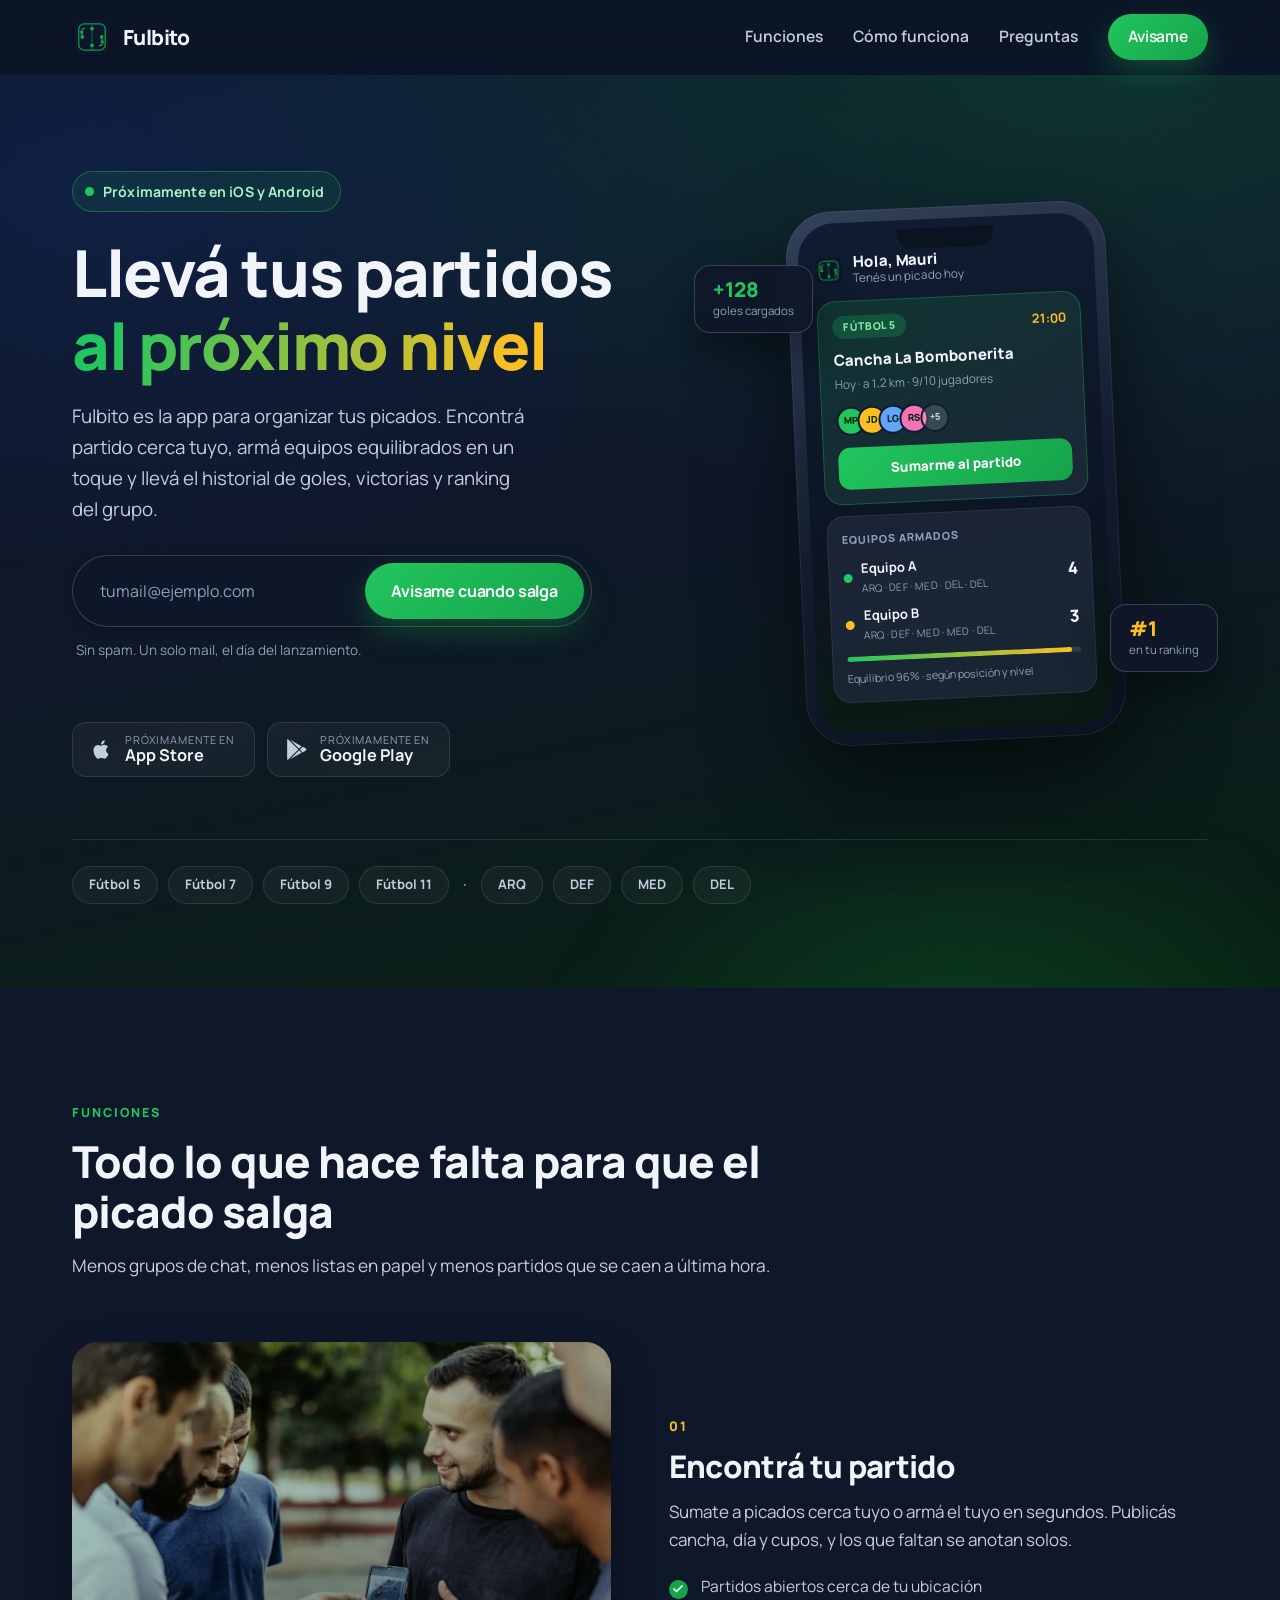
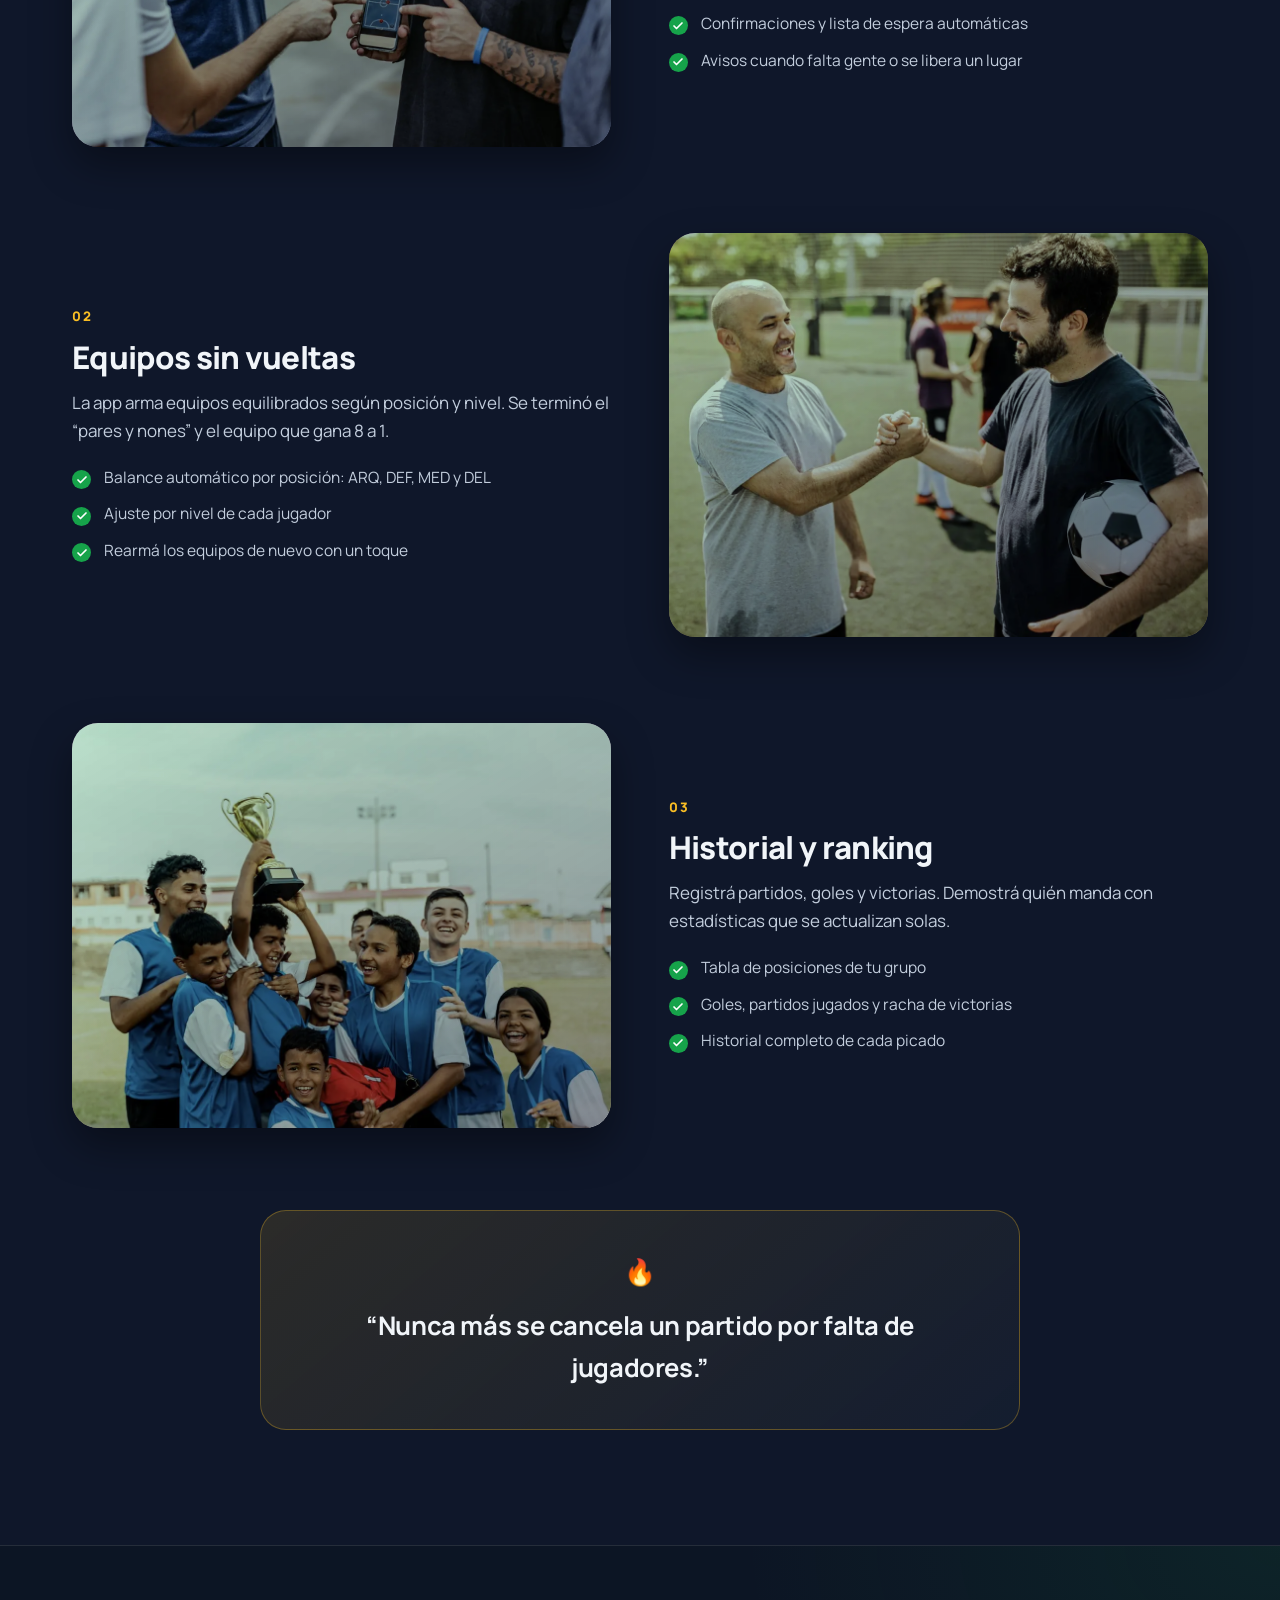
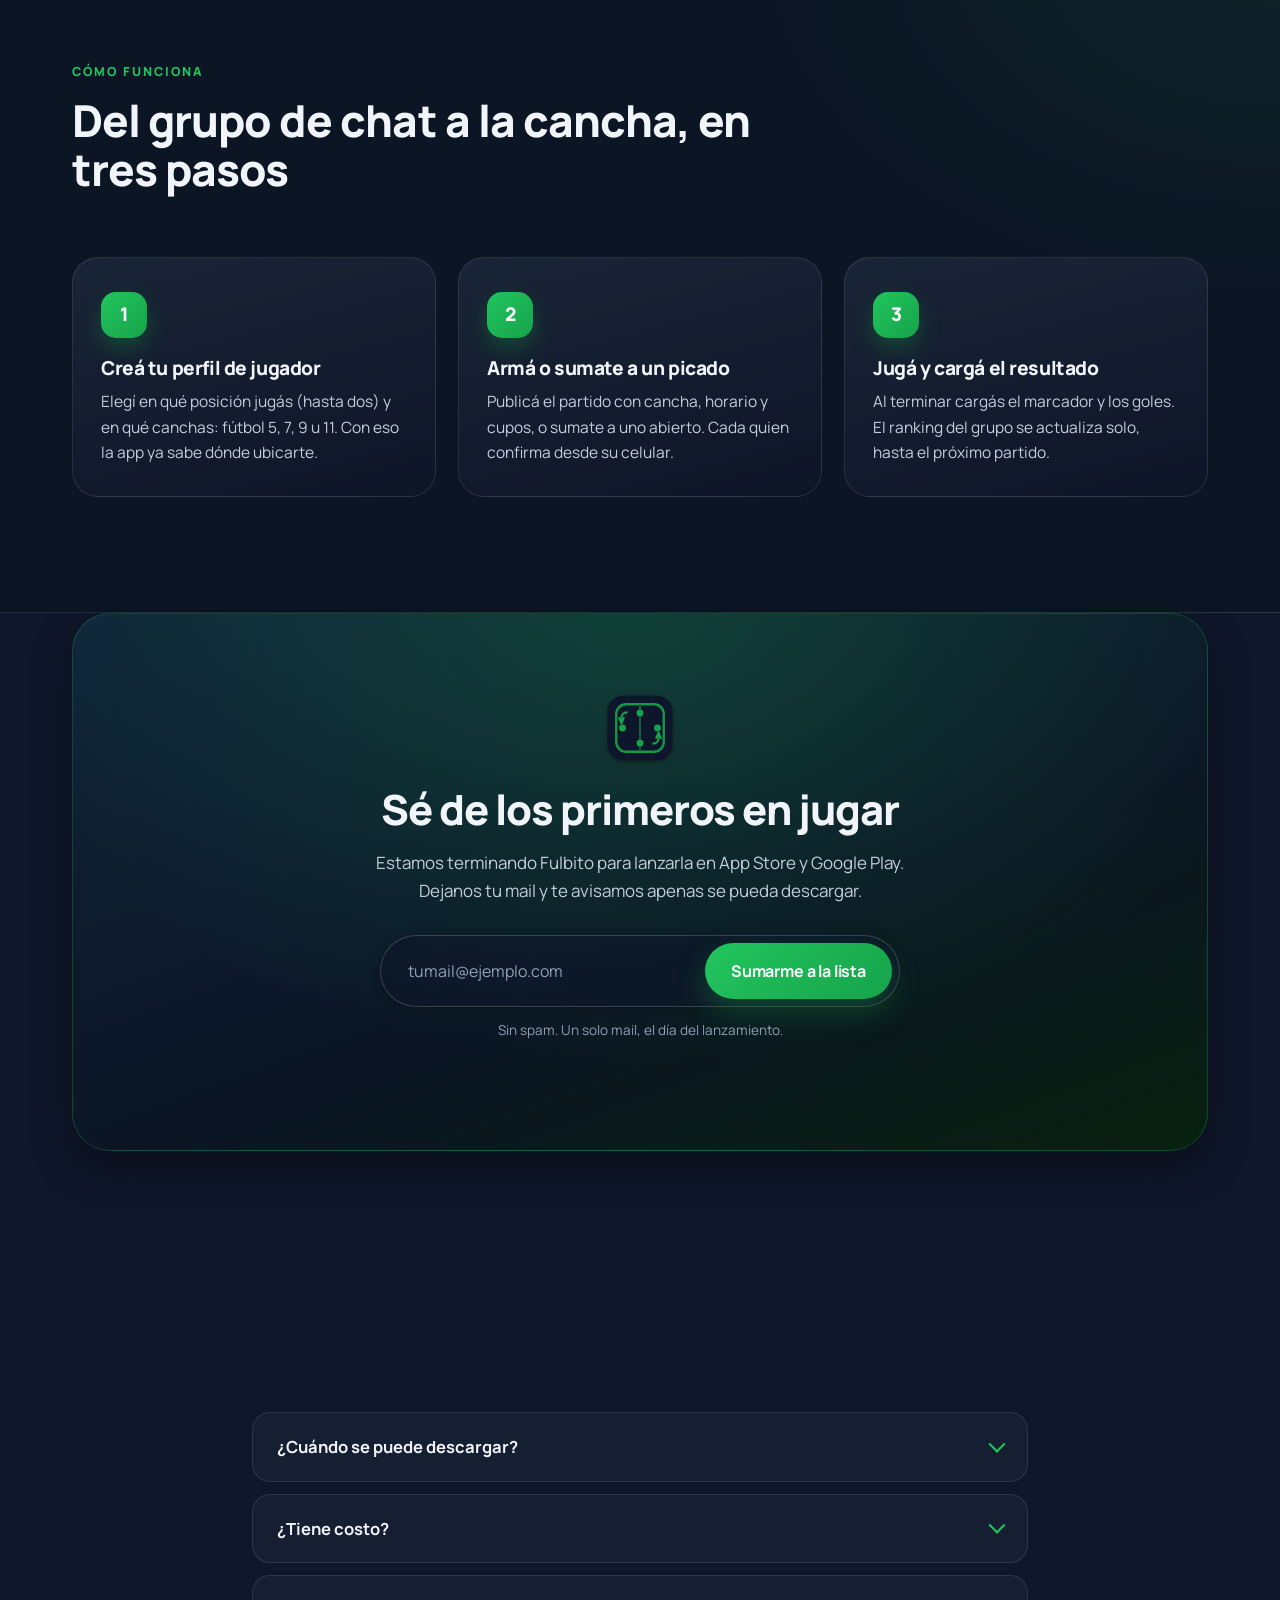
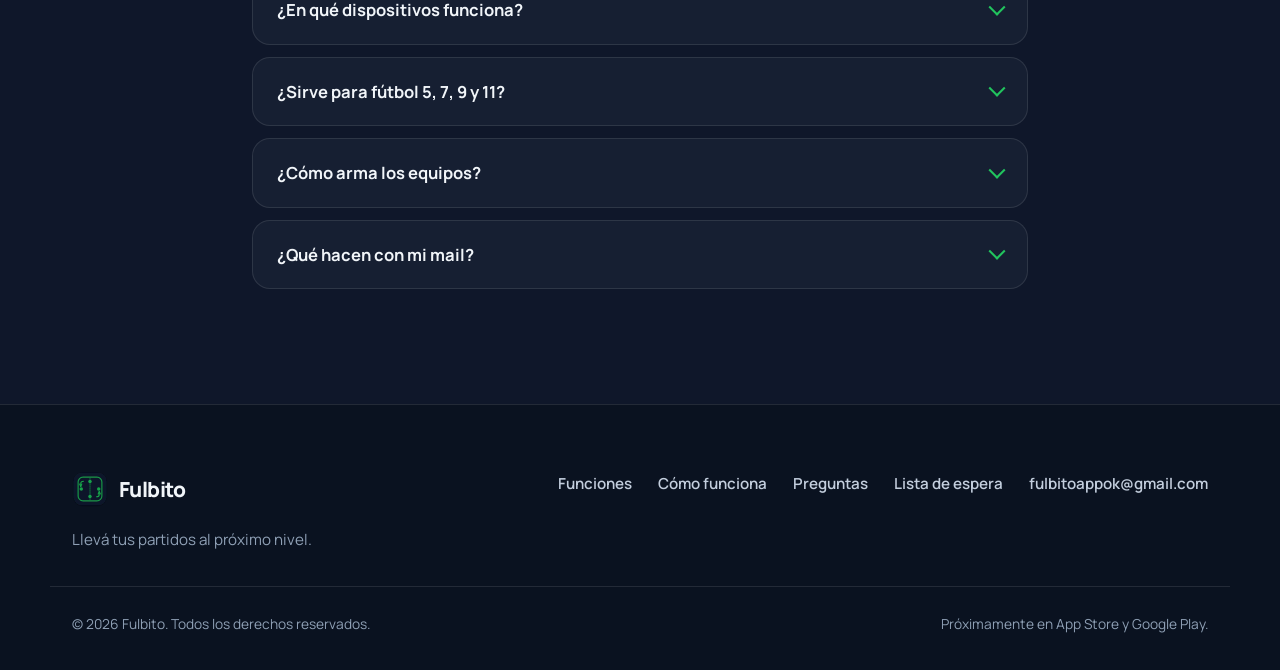
==== commit 44a5a425: "fix: usar una dirección de contacto que reciba correo `hola@fulbito.tech` figuraba en el FAQ, el pie" ====
--- a/index.html
+++ b/index.html
@@ -372,7 +372,7 @@
         </details>
         <details class="reveal">
           <summary>¿Qué hacen con mi mail?</summary>
-          <p>Lo usamos solo para avisarte del lanzamiento. No lo compartimos con nadie y podés pedirnos que lo borremos cuando quieras escribiéndonos a <a href="mailto:hola@fulbito.tech">hola@fulbito.tech</a>.</p>
+          <p>Lo usamos solo para avisarte del lanzamiento. No lo compartimos con nadie y podés pedirnos que lo borremos cuando quieras escribiéndonos a <a href="mailto:fulbitoappok@gmail.com">fulbitoappok@gmail.com</a>.</p>
         </details>
       </div>
     </div>
@@ -395,7 +395,7 @@
       <a href="#como-funciona">Cómo funciona</a>
       <a href="#faq">Preguntas</a>
       <a href="#lista-de-espera">Lista de espera</a>
-      <a href="mailto:hola@fulbito.tech">hola@fulbito.tech</a>
+      <a href="mailto:fulbitoappok@gmail.com">fulbitoappok@gmail.com</a>
     </nav>
   </div>
 
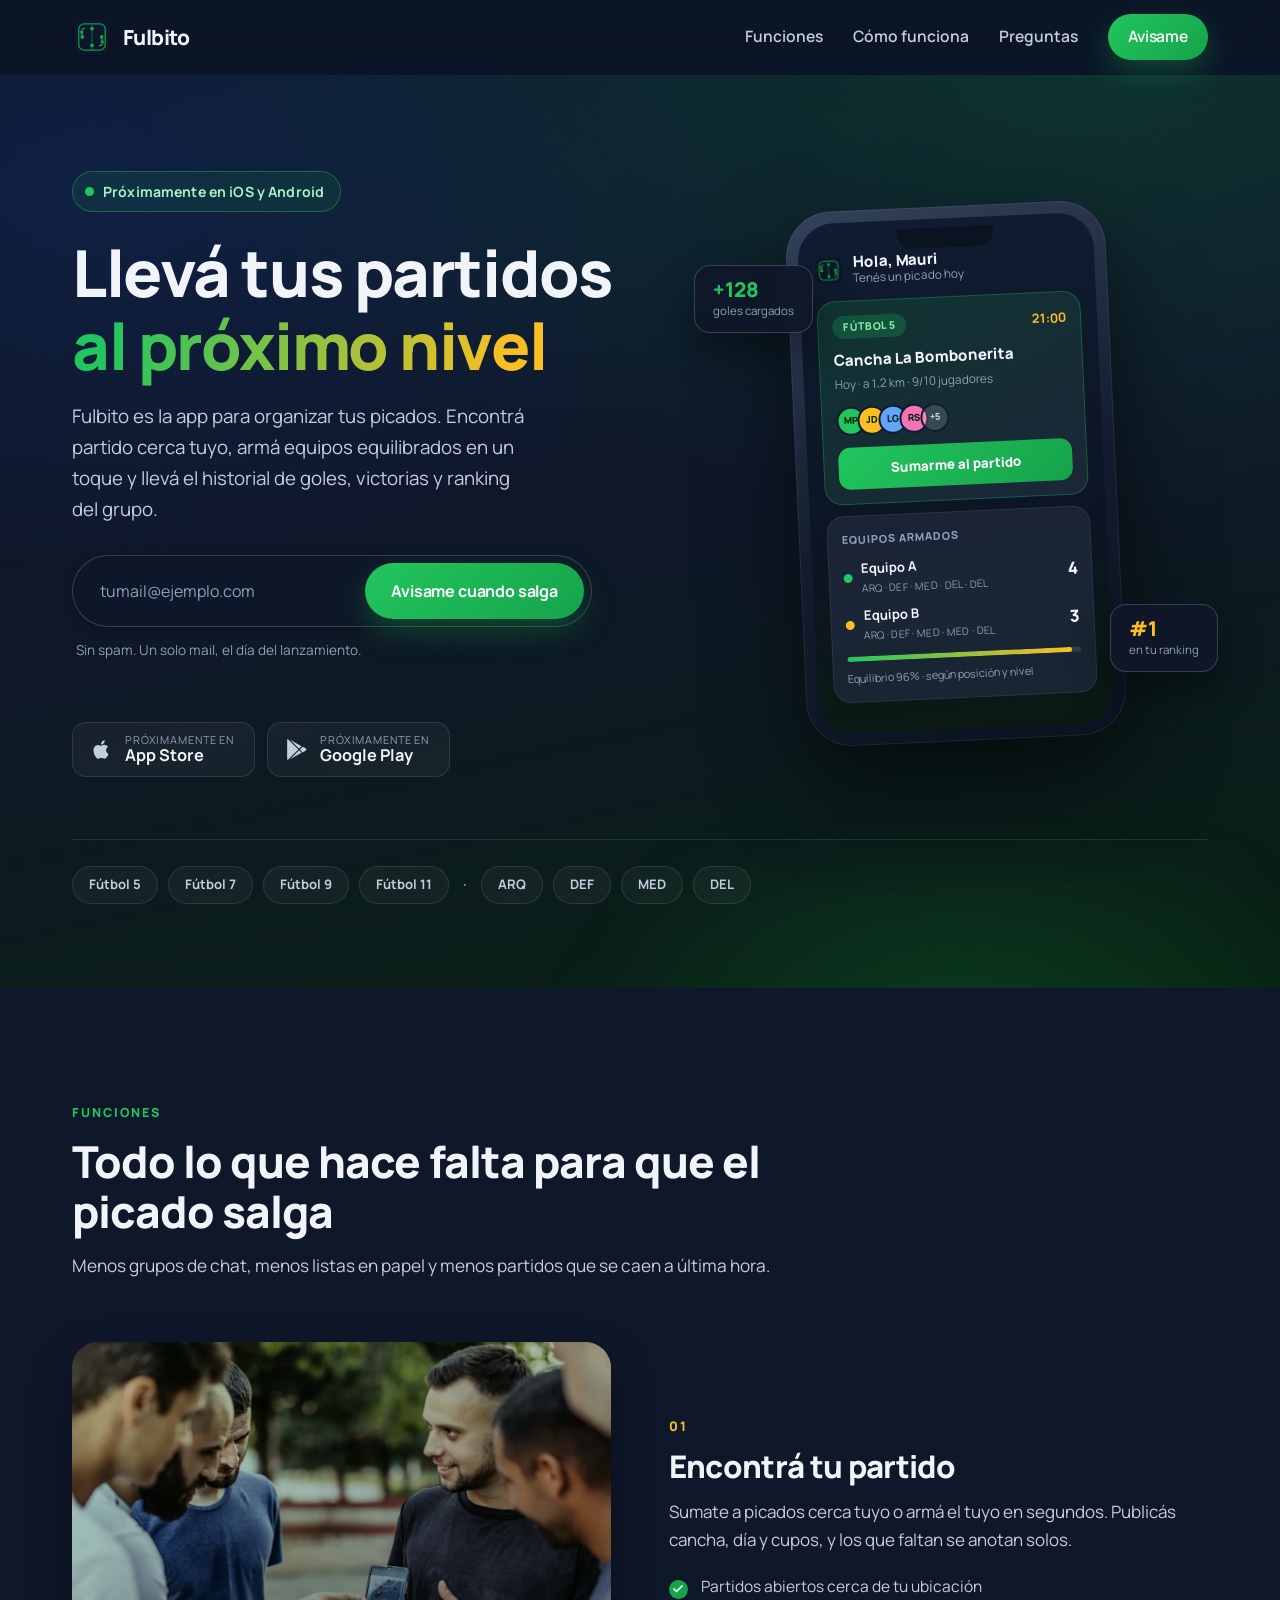
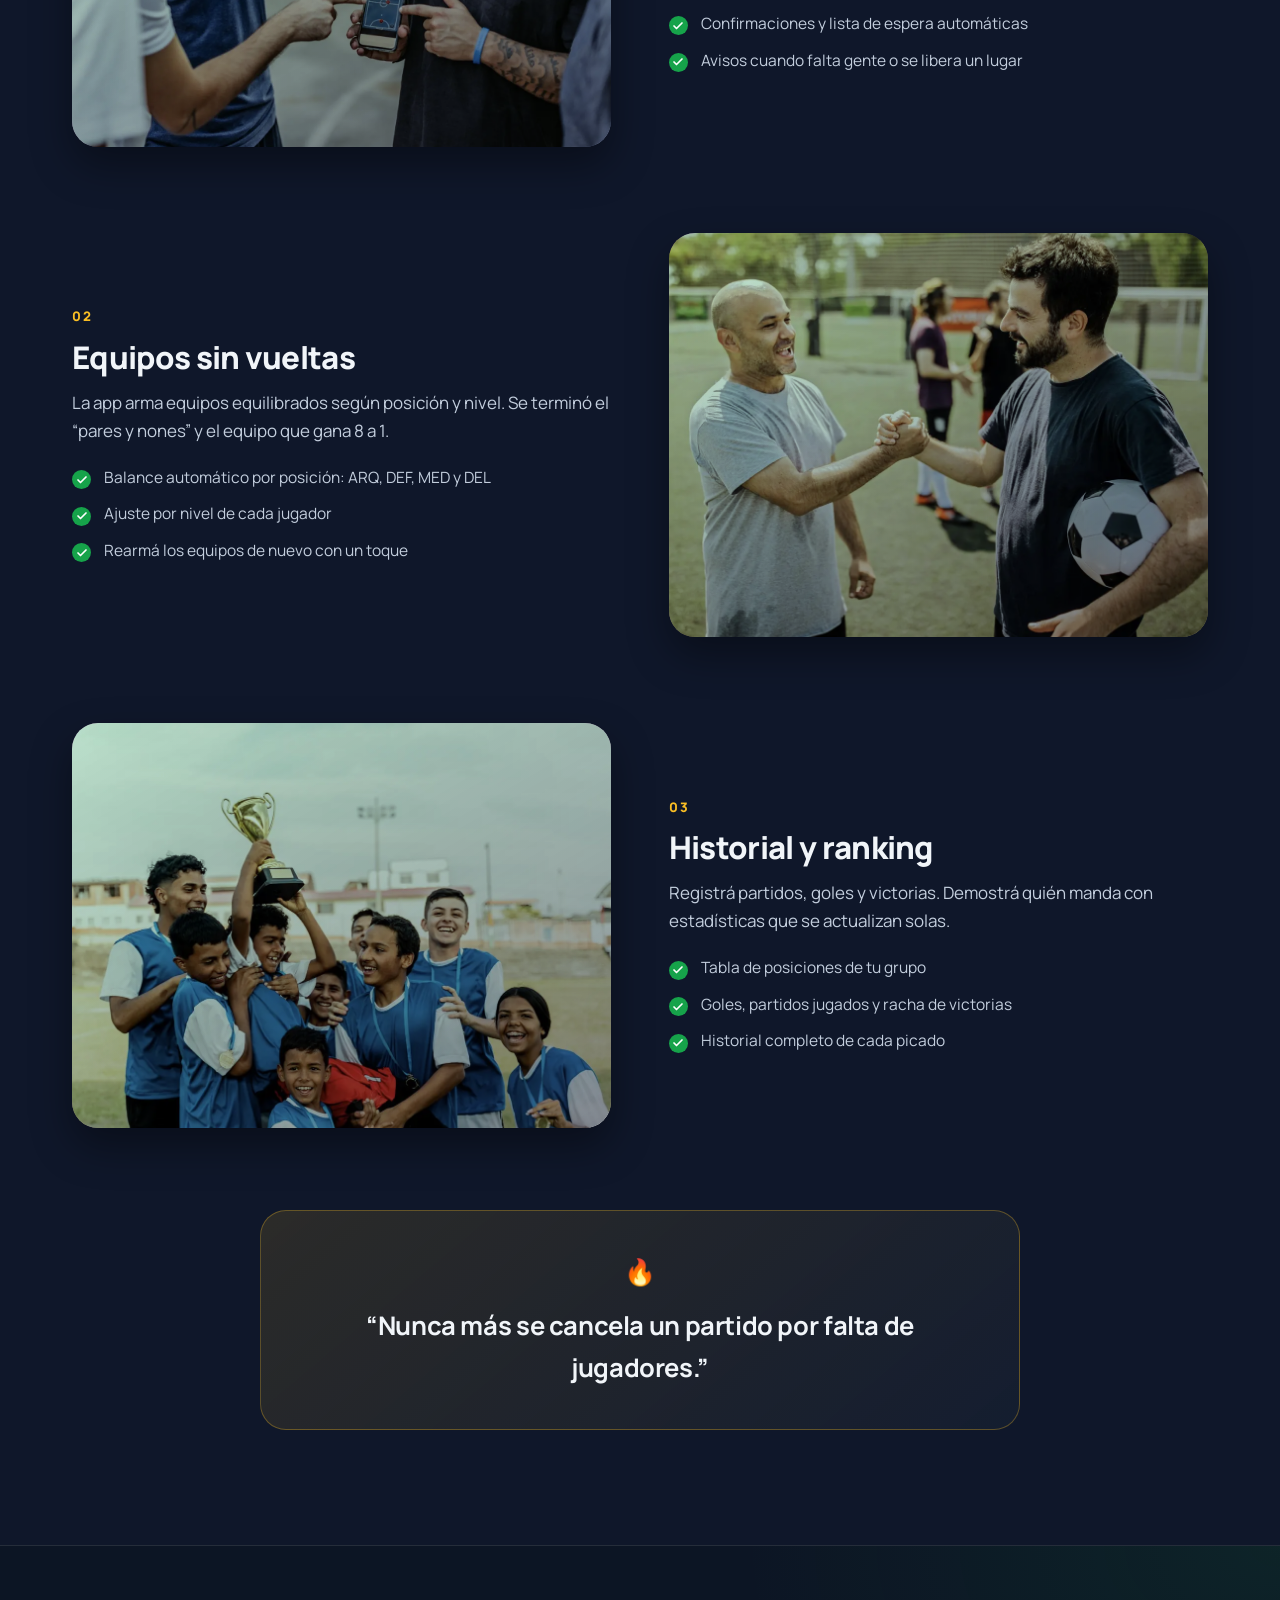
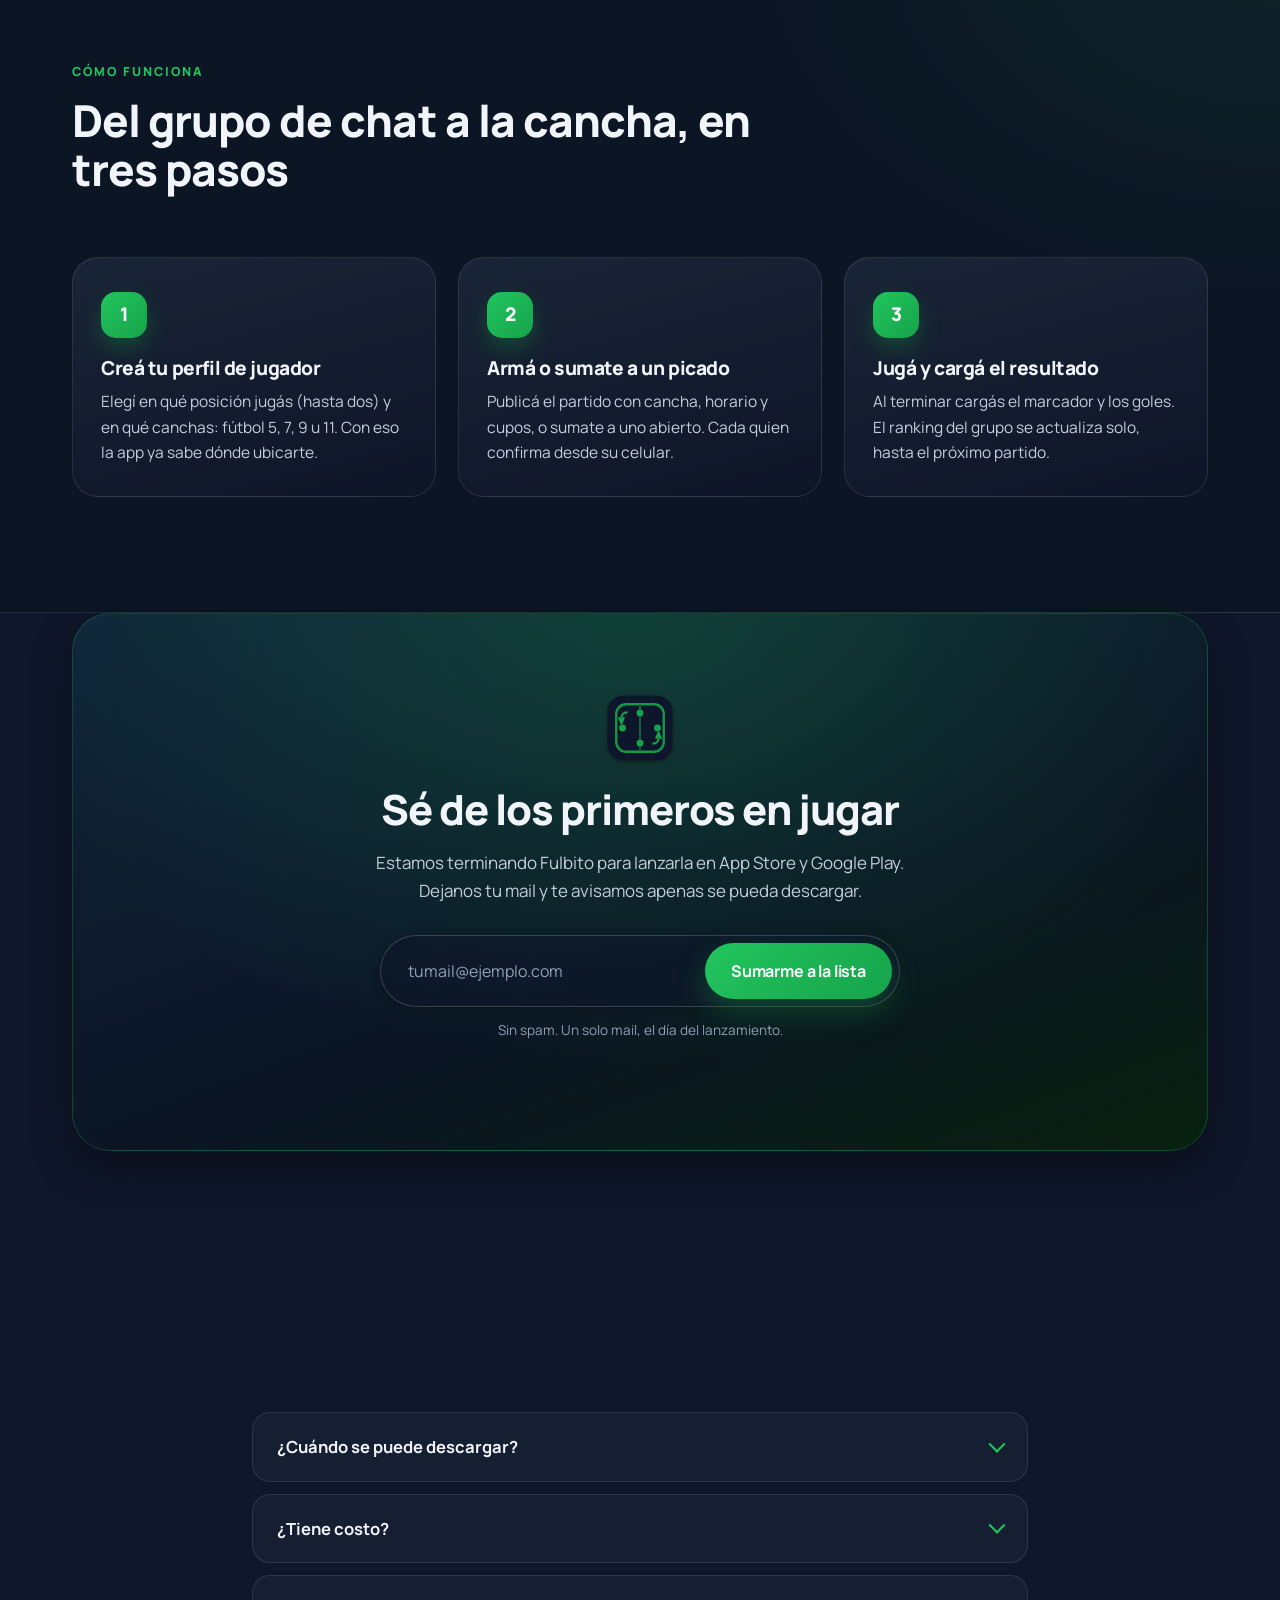
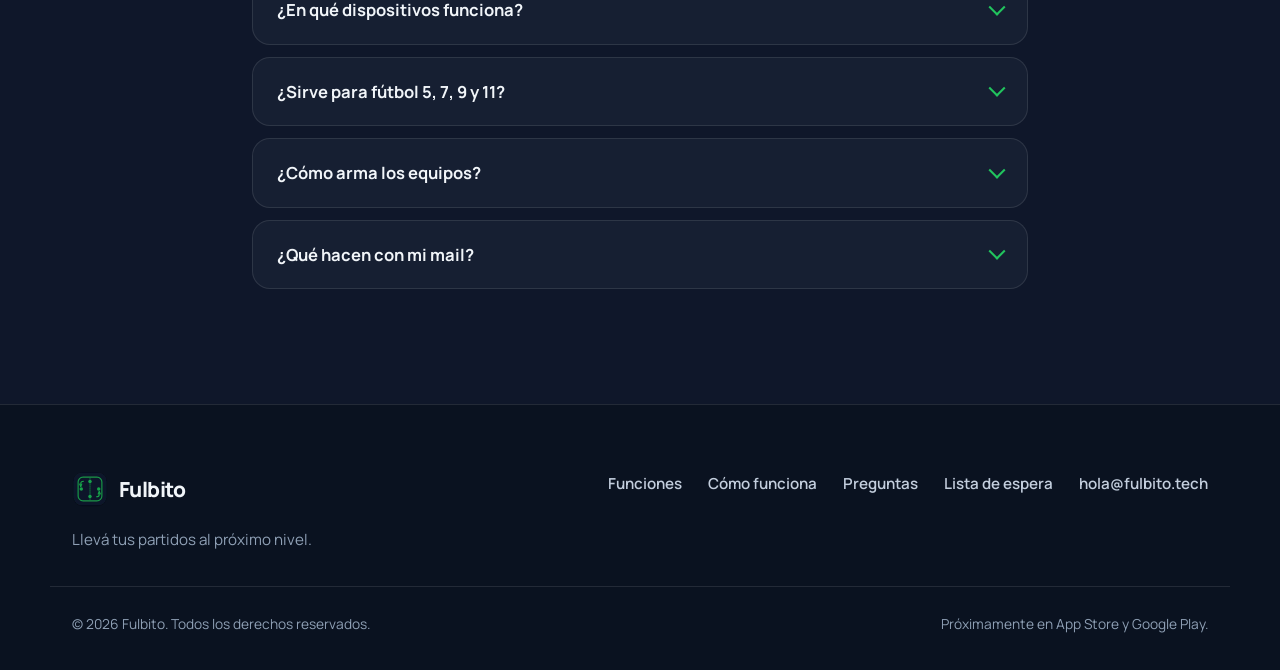
==== commit 657fbc6d: "feat: volver a hola@fulbito.tech como dirección de contacto El dominio ya tiene reenvío configurado:" ====
--- a/index.html
+++ b/index.html
@@ -372,7 +372,7 @@
         </details>
         <details class="reveal">
           <summary>¿Qué hacen con mi mail?</summary>
-          <p>Lo usamos solo para avisarte del lanzamiento. No lo compartimos con nadie y podés pedirnos que lo borremos cuando quieras escribiéndonos a <a href="mailto:fulbitoappok@gmail.com">fulbitoappok@gmail.com</a>.</p>
+          <p>Lo usamos solo para avisarte del lanzamiento. No lo compartimos con nadie y podés pedirnos que lo borremos cuando quieras escribiéndonos a <a href="mailto:hola@fulbito.tech">hola@fulbito.tech</a>.</p>
         </details>
       </div>
     </div>
@@ -395,7 +395,7 @@
       <a href="#como-funciona">Cómo funciona</a>
       <a href="#faq">Preguntas</a>
       <a href="#lista-de-espera">Lista de espera</a>
-      <a href="mailto:fulbitoappok@gmail.com">fulbitoappok@gmail.com</a>
+      <a href="mailto:hola@fulbito.tech">hola@fulbito.tech</a>
     </nav>
   </div>
 
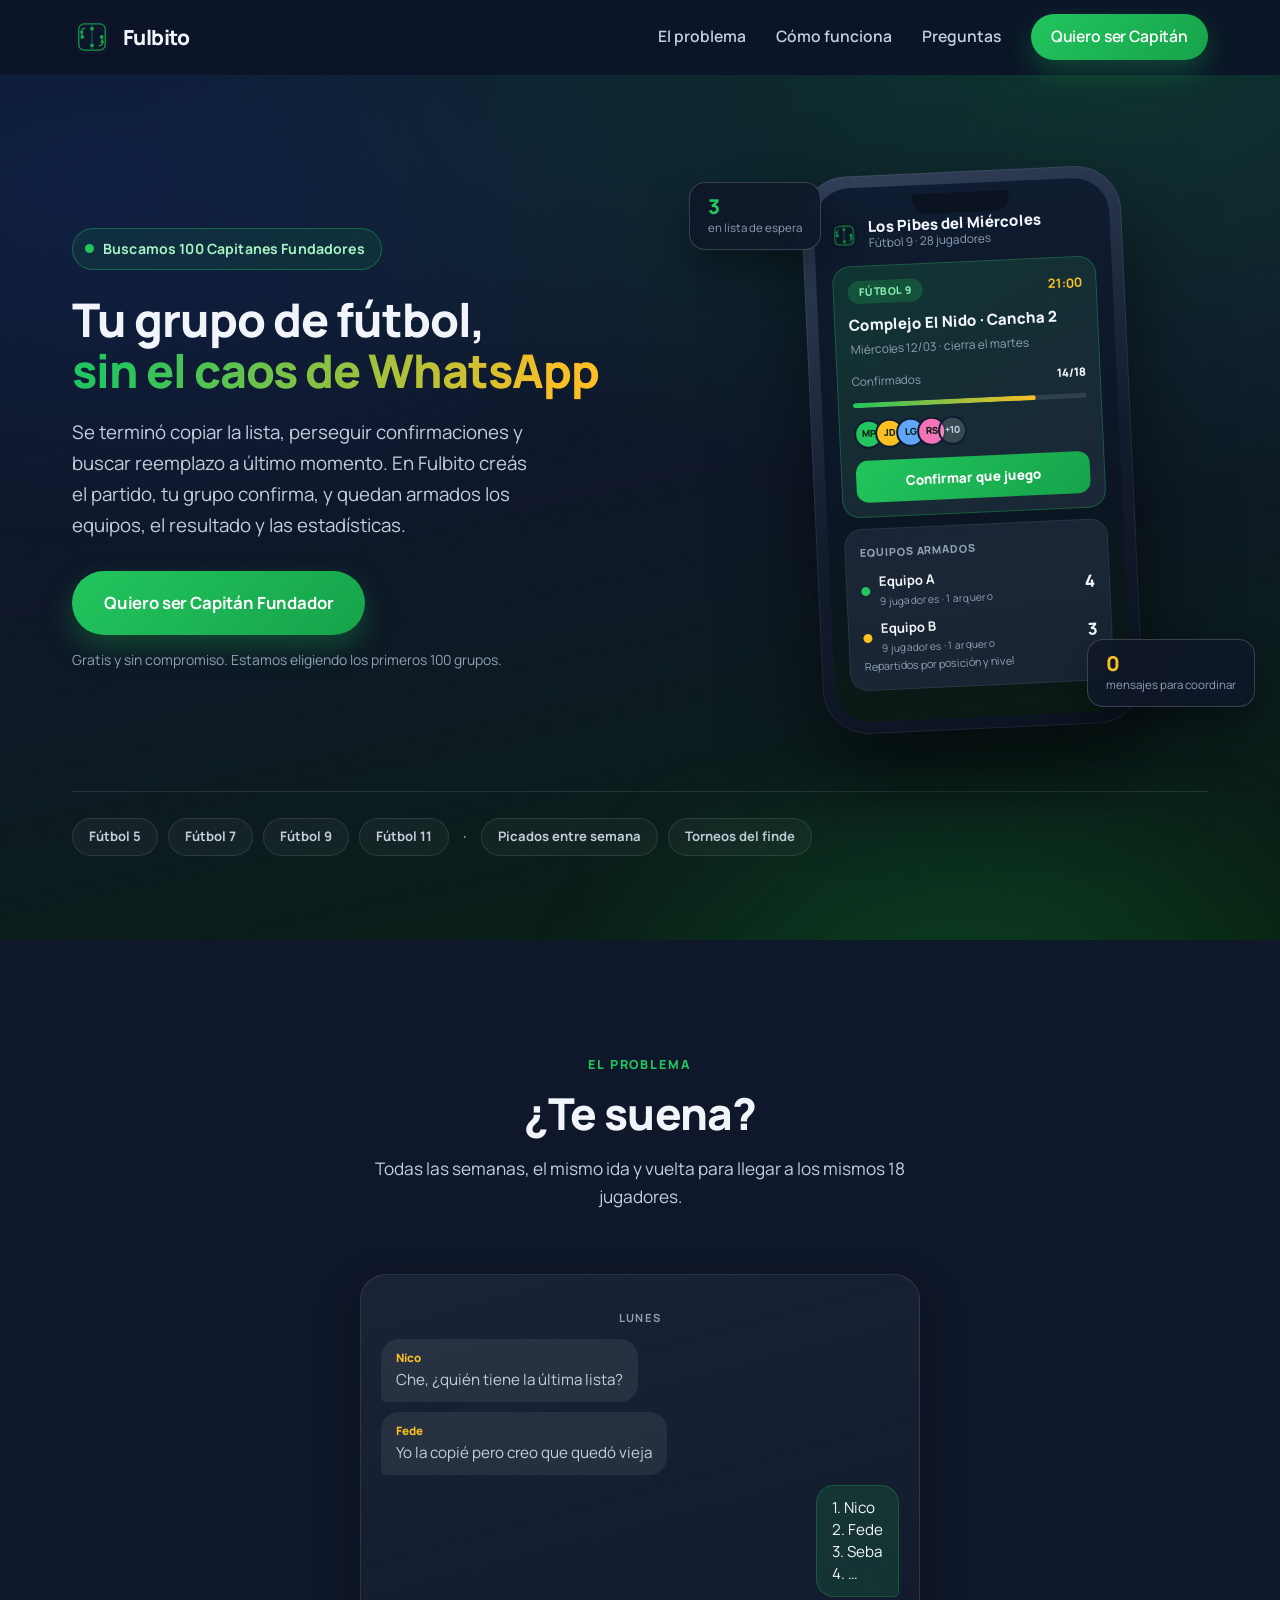
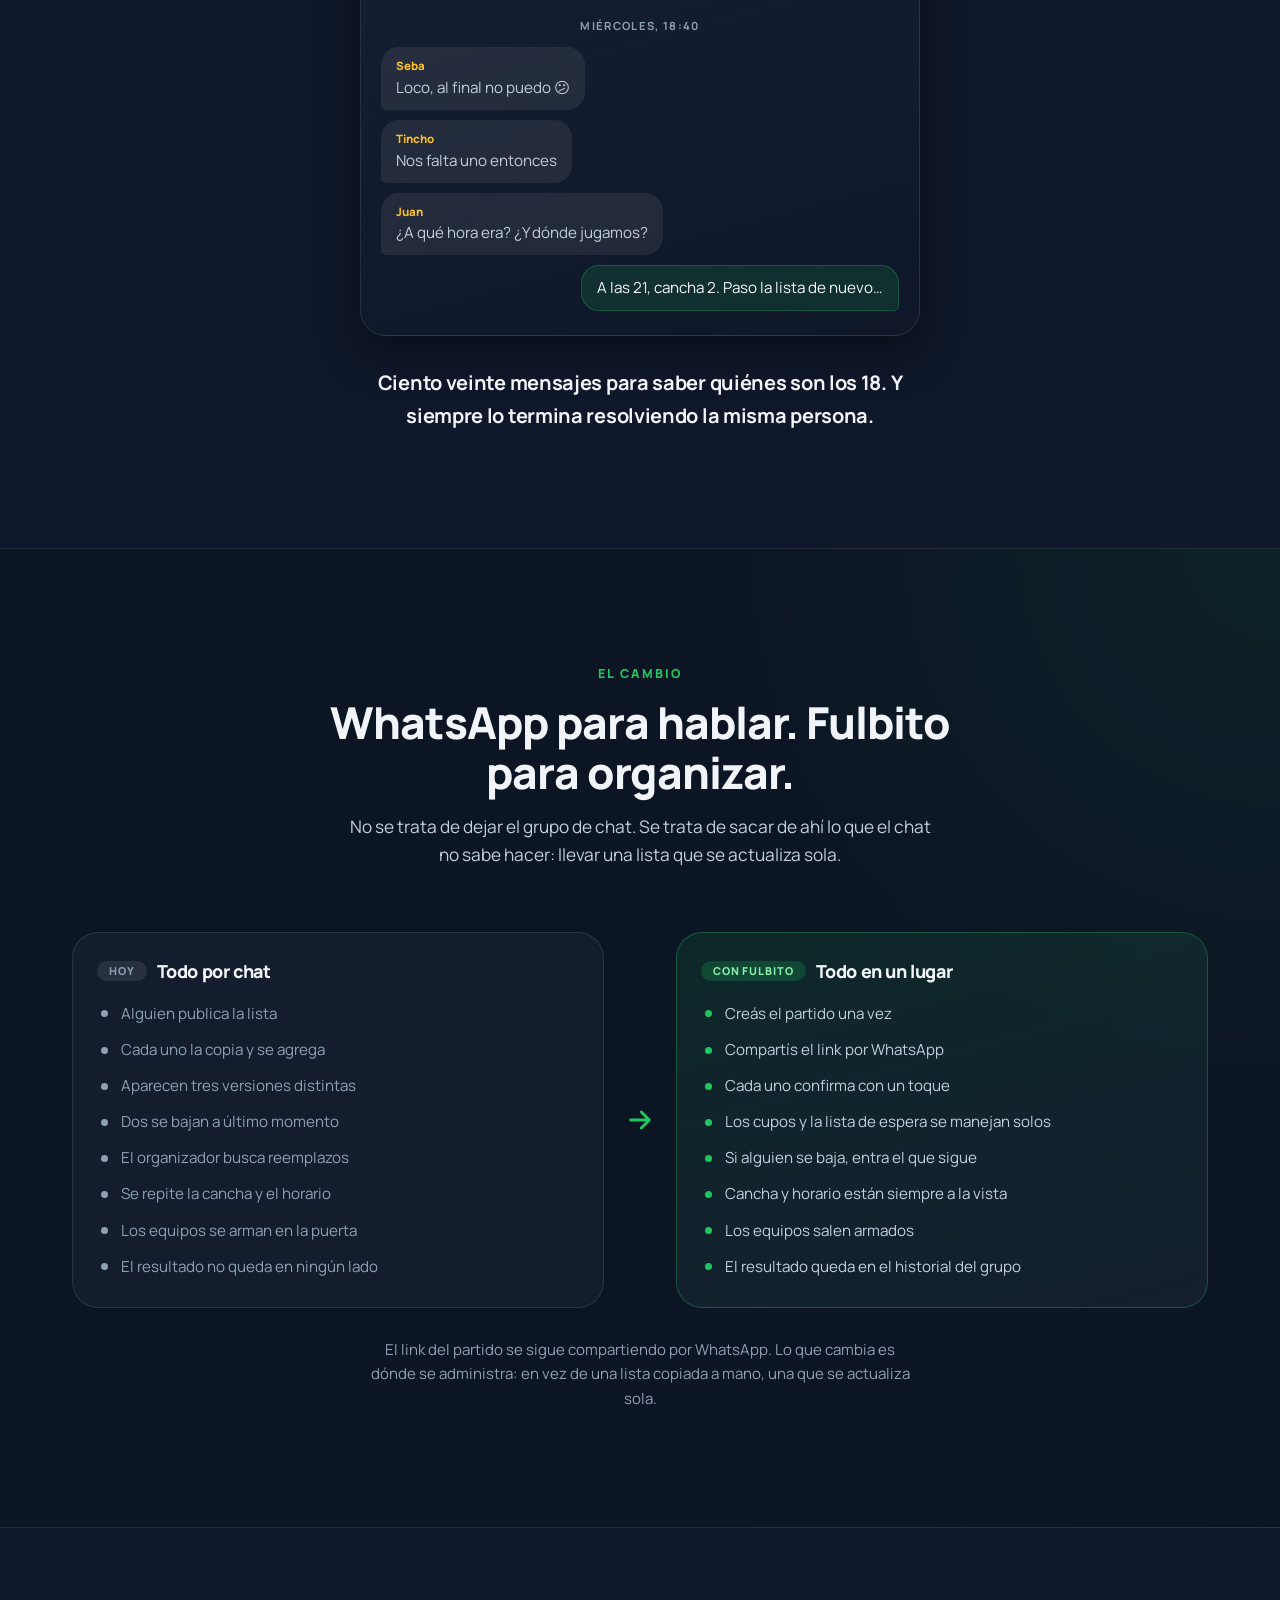
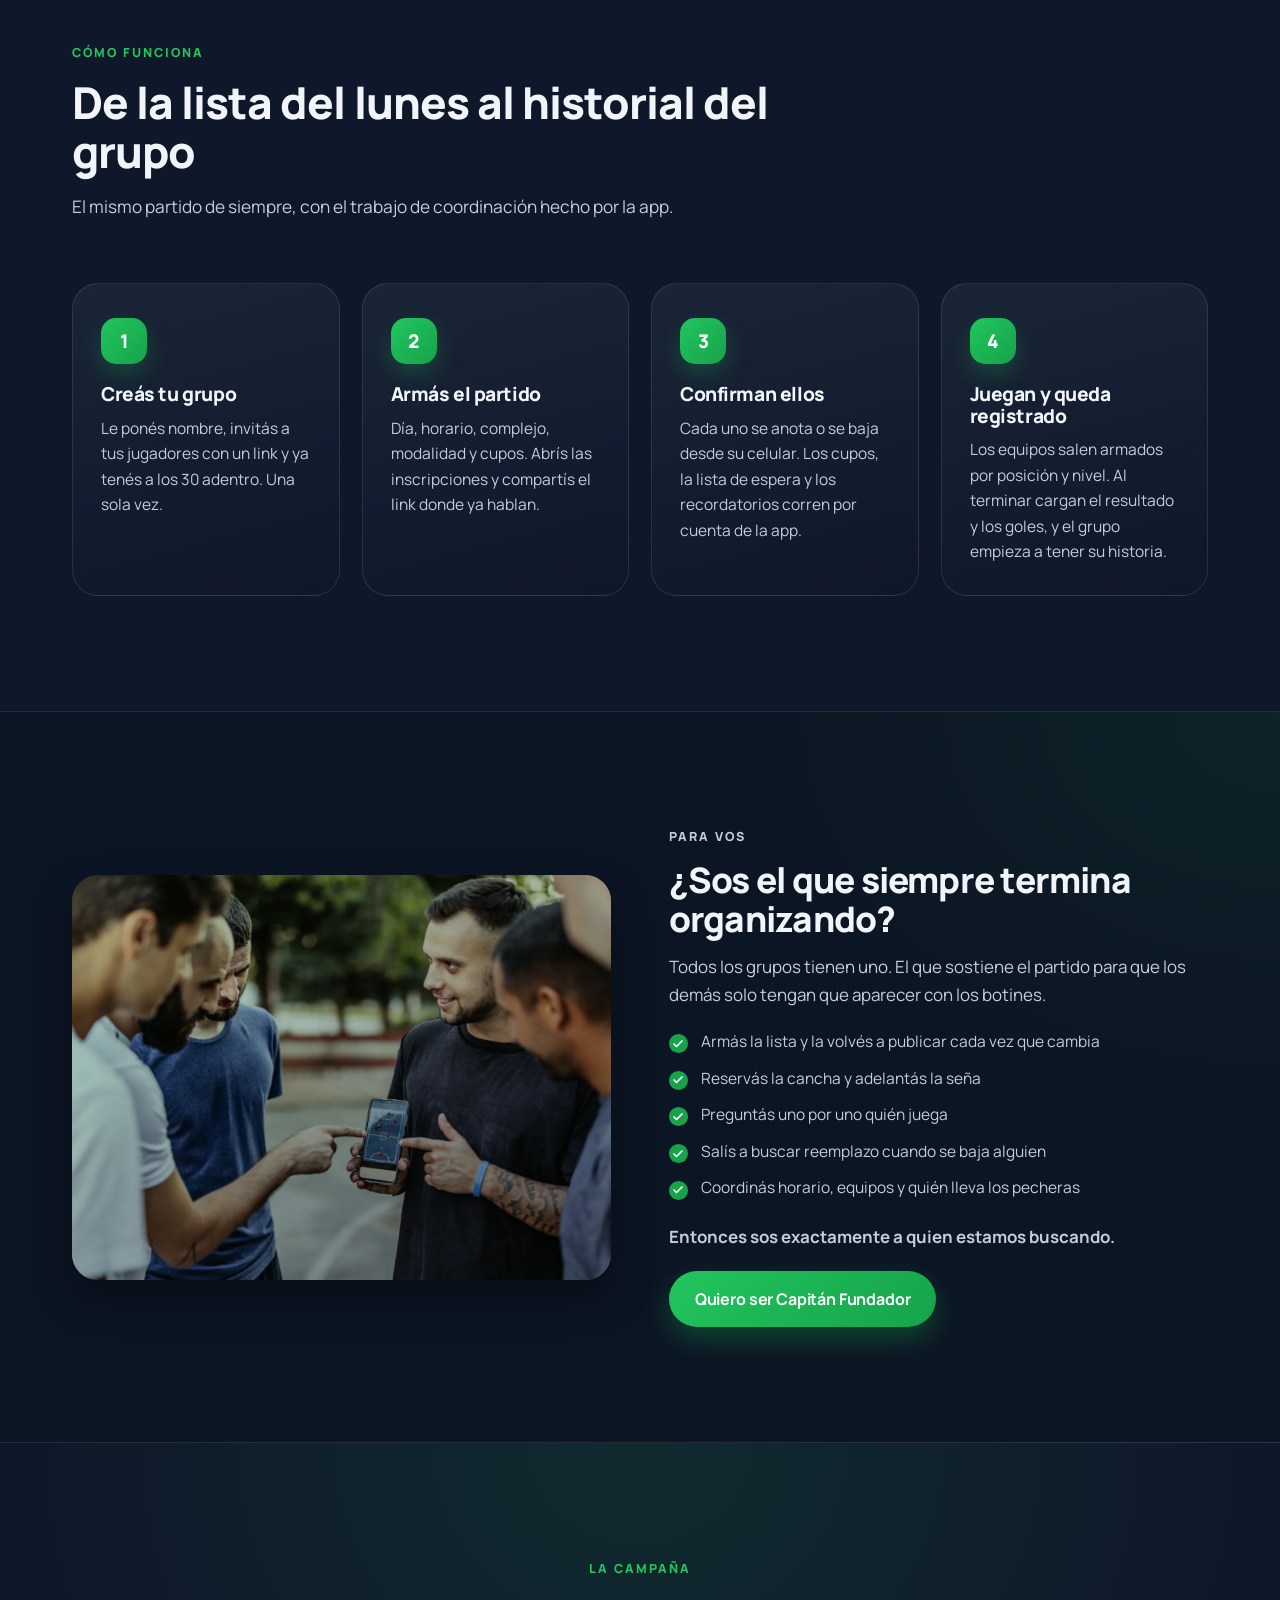
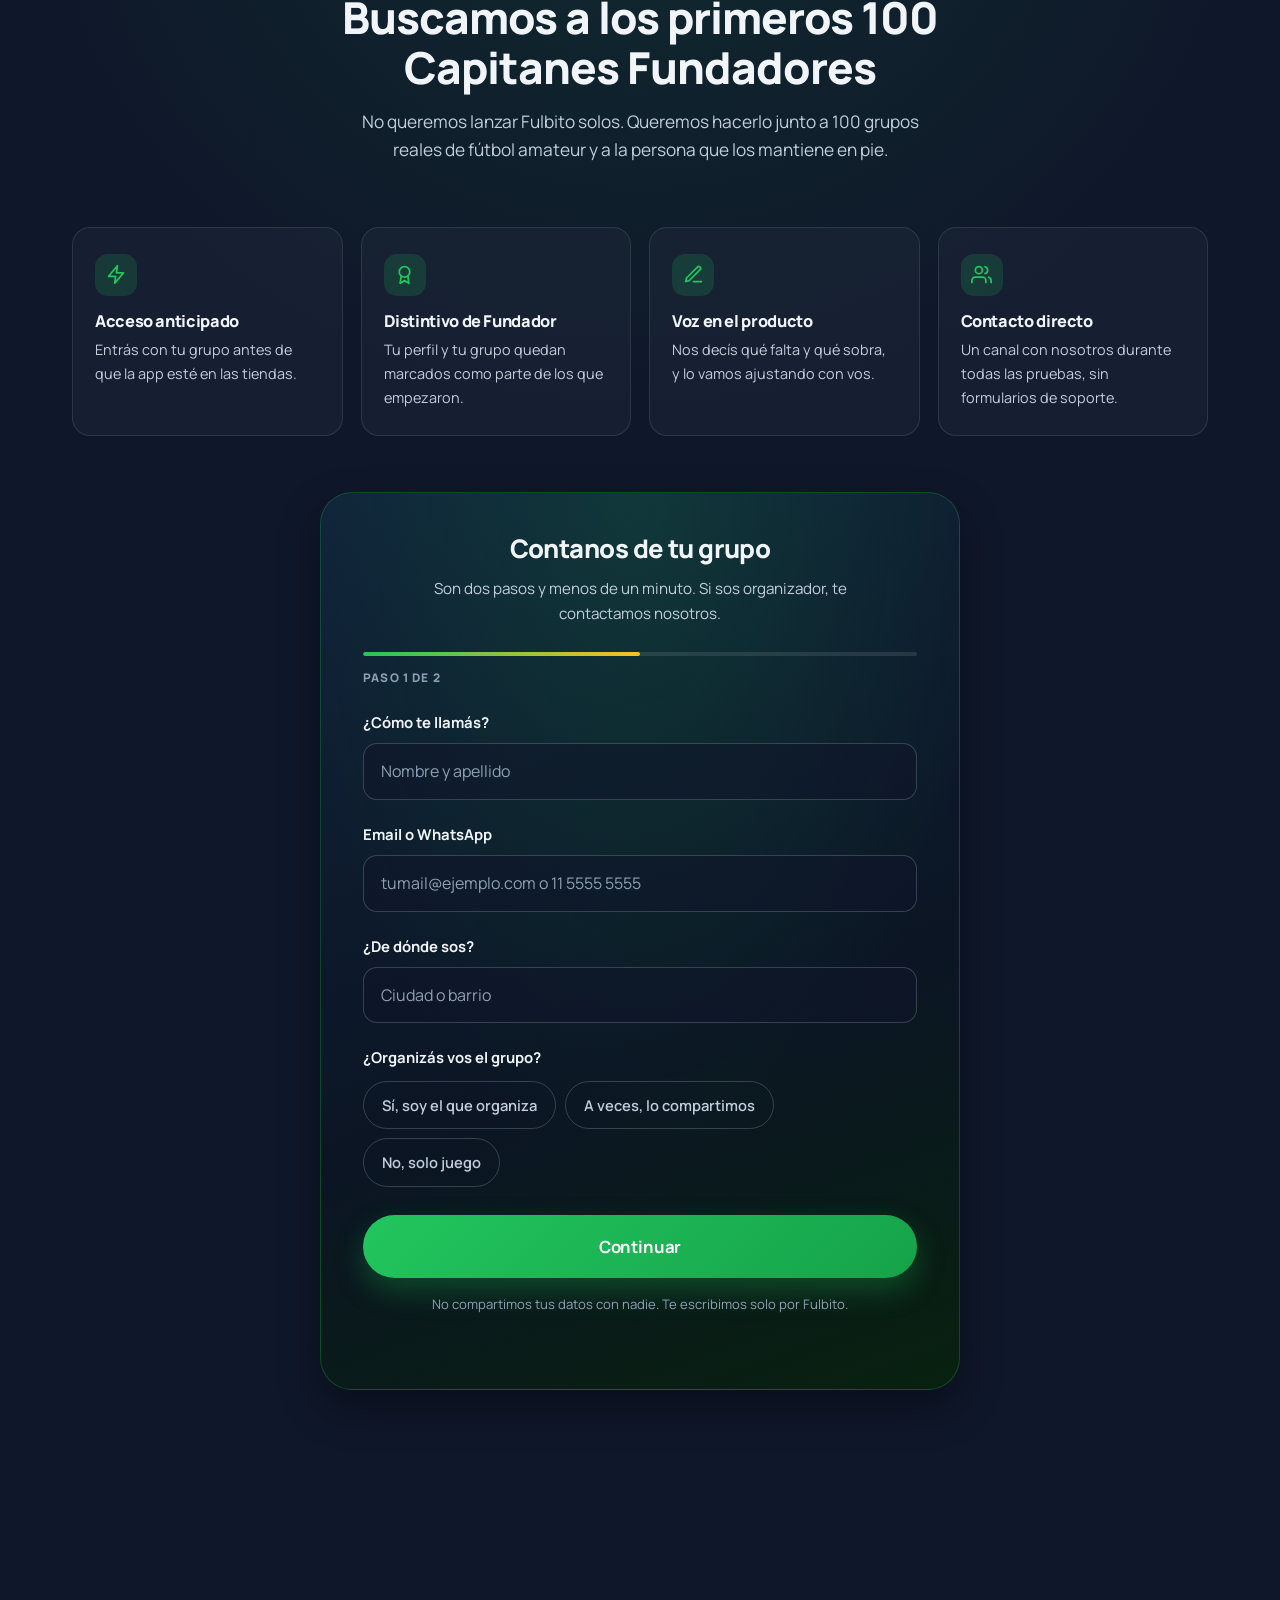
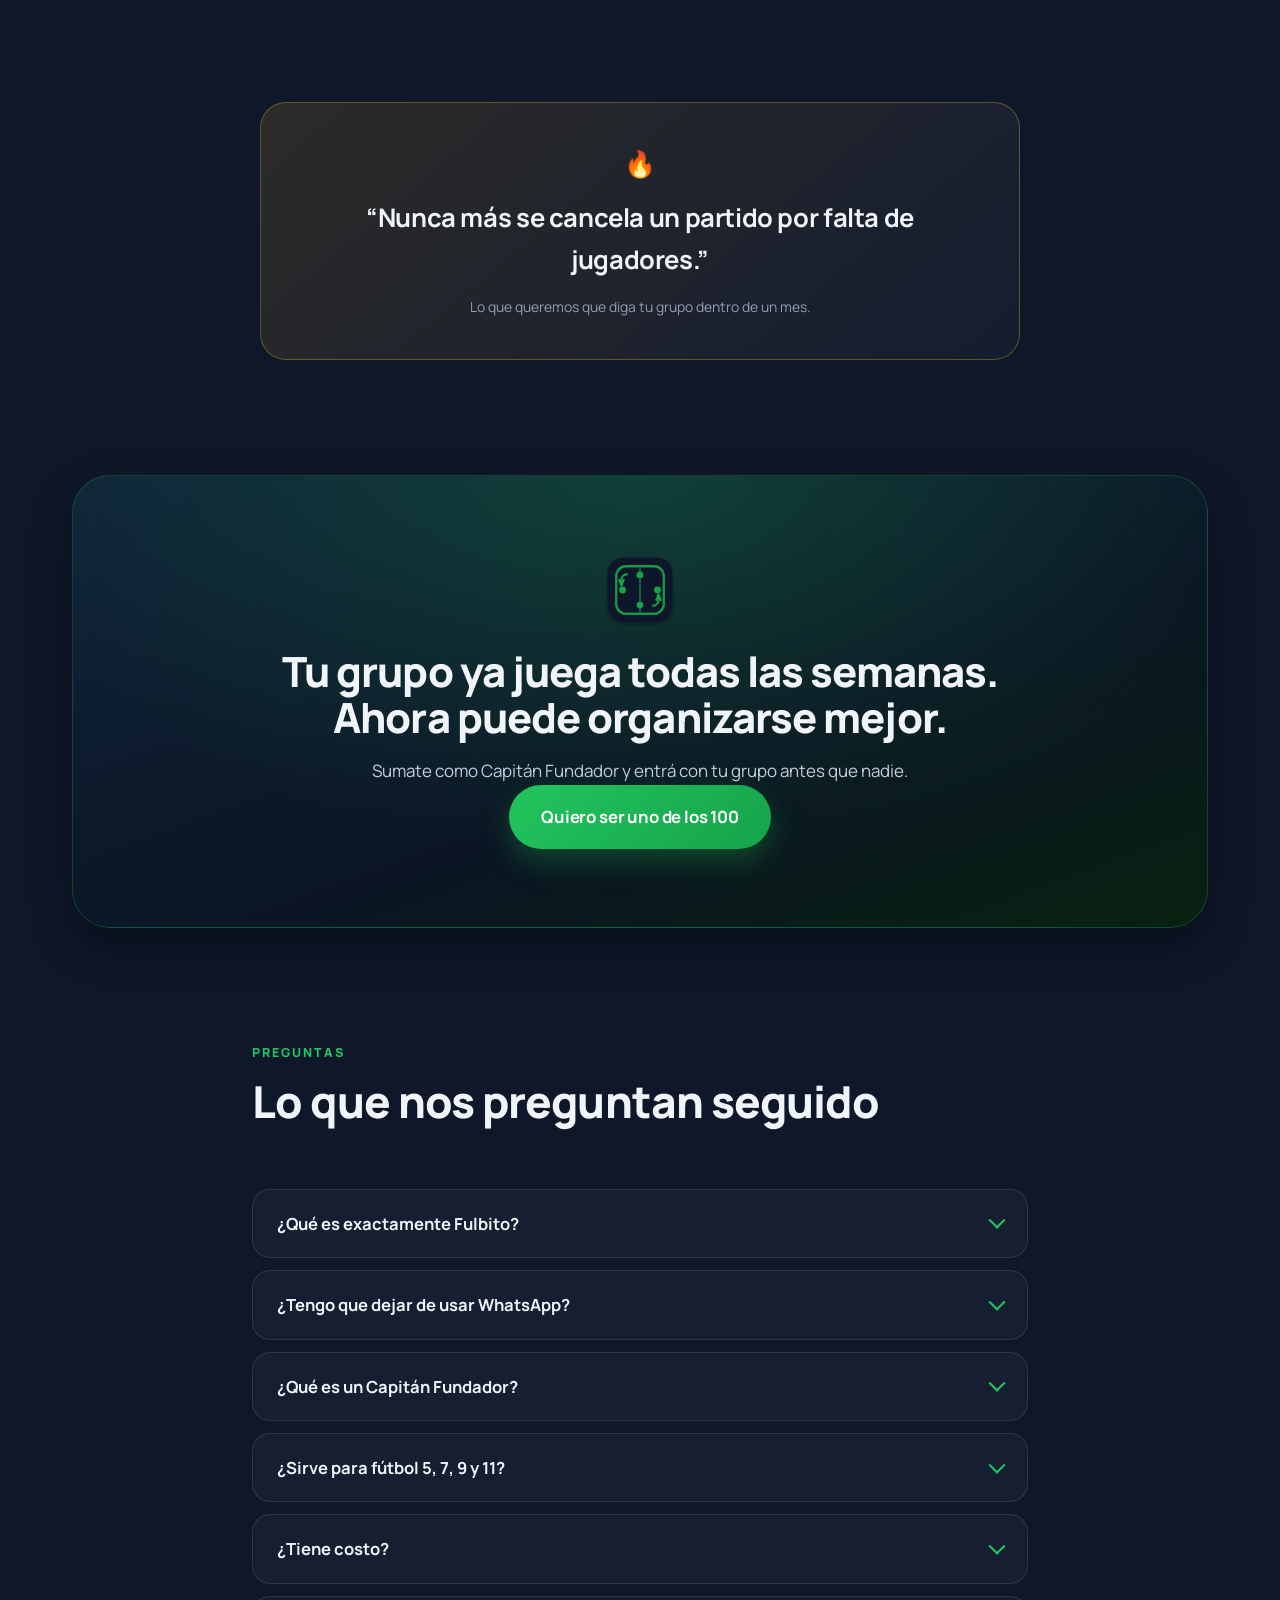
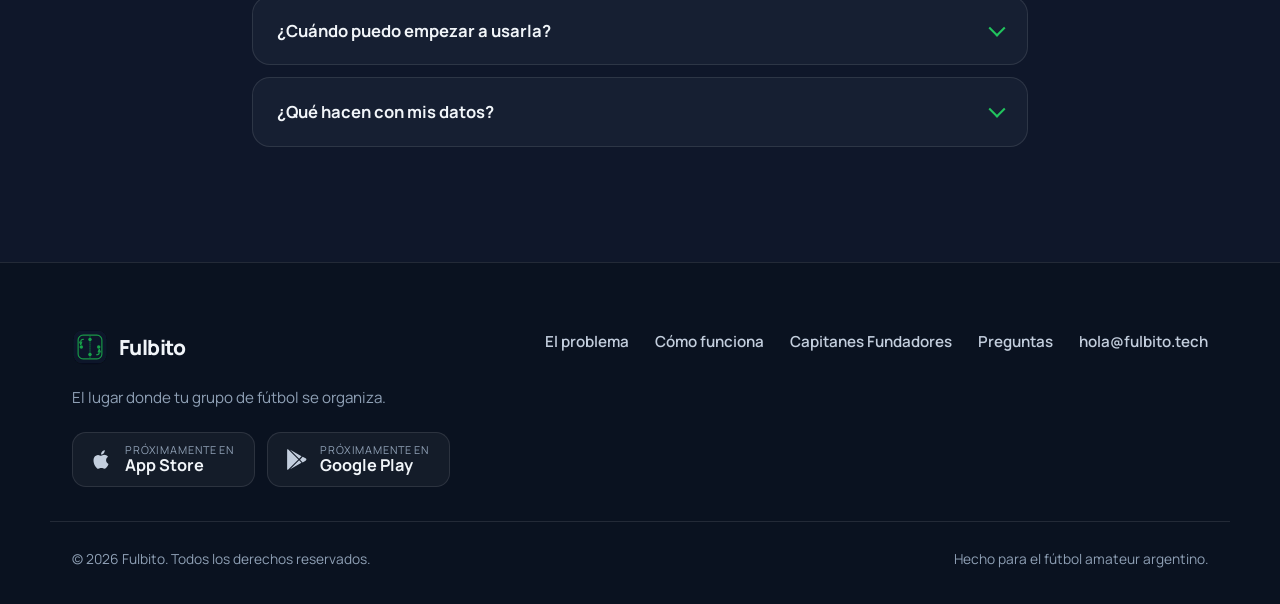
==== commit b934fe38: "feat: reorientar la landing a la campaña 100 Capitanes Fundadores La landing vendía descubrimiento d" ====
--- a/index.html
+++ b/index.html
@@ -3,8 +3,8 @@
 <head>
 <meta charset="utf-8">
 <meta name="viewport" content="width=device-width, initial-scale=1">
-<title>Fulbito — Llevá tus partidos al próximo nivel</title>
-<meta name="description" content="Fulbito es la app para organizar tus picados: encontrá partido cerca tuyo, armá equipos equilibrados y llevá el historial de goles, victorias y ranking. Próximamente en App Store y Google Play.">
+<title>Fulbito — Organizá tu grupo de fútbol sin el caos de WhatsApp</title>
+<meta name="description" content="Se terminó copiar la lista, perseguir confirmaciones y buscar reemplazos a último momento. En Fulbito creás el partido, tu grupo confirma y quedan los equipos, el resultado y las estadísticas. Buscamos a los primeros 100 Capitanes Fundadores.">
 <link rel="canonical" href="https://www.fulbito.tech/">
 <meta name="theme-color" content="#0F172A">
 <meta name="author" content="Fulbito">
@@ -13,16 +13,16 @@
 <meta property="og:site_name" content="Fulbito">
 <meta property="og:locale" content="es_AR">
 <meta property="og:url" content="https://www.fulbito.tech/">
-<meta property="og:title" content="Fulbito — Llevá tus partidos al próximo nivel">
-<meta property="og:description" content="La app para organizar tus picados: encontrá partido, armá equipos equilibrados y llevá el ranking del grupo. Próximamente en iOS y Android.">
+<meta property="og:title" content="Tu grupo de fútbol, sin el caos de WhatsApp">
+<meta property="og:description" content="Buscamos a los primeros 100 Capitanes Fundadores de Fulbito: los que arman la lista, reservan la cancha y organizan el partido todas las semanas.">
 <meta property="og:image" content="https://www.fulbito.tech/assets/img/og.jpg">
 <meta property="og:image:width" content="1200">
 <meta property="og:image:height" content="630">
-<meta property="og:image:alt" content="Fulbito — próximamente en App Store y Google Play">
+<meta property="og:image:alt" content="Fulbito — tu grupo de fútbol, sin el caos de WhatsApp">
 
 <meta name="twitter:card" content="summary_large_image">
-<meta name="twitter:title" content="Fulbito — Llevá tus partidos al próximo nivel">
-<meta name="twitter:description" content="La app para organizar tus picados: encontrá partido, armá equipos equilibrados y llevá el ranking del grupo. Próximamente en iOS y Android.">
+<meta name="twitter:title" content="Tu grupo de fútbol, sin el caos de WhatsApp">
+<meta name="twitter:description" content="Buscamos a los primeros 100 Capitanes Fundadores de Fulbito: los que arman la lista, reservan la cancha y organizan el partido todas las semanas.">
 <meta name="twitter:image" content="https://www.fulbito.tech/assets/img/og.jpg">
 
 <link rel="icon" href="/assets/favicon.svg" type="image/svg+xml">
@@ -42,7 +42,7 @@
   "name": "Fulbito",
   "applicationCategory": "SportsApplication",
   "operatingSystem": "iOS, Android",
-  "description": "App para organizar picados de fútbol: encontrá partido cerca tuyo, armá equipos equilibrados y llevá el historial de goles, victorias y ranking.",
+  "description": "App para organizar grupos de fútbol amateur: creás el partido, tu grupo confirma, se arman los equipos y queda el historial de resultados y estadísticas.",
   "url": "https://www.fulbito.tech/",
   "inLanguage": "es",
   "offers": {
@@ -72,10 +72,10 @@
     </button>
 
     <nav class="nav" id="nav-menu" aria-label="Navegación principal">
-      <a href="#funciones">Funciones</a>
+      <a href="#problema">El problema</a>
       <a href="#como-funciona">Cómo funciona</a>
       <a href="#faq">Preguntas</a>
-      <a class="btn btn-primary btn-sm" href="#lista-de-espera">Avisame</a>
+      <a class="btn btn-primary btn-sm" href="#capitanes" data-cta="header">Quiero ser Capitán</a>
     </nav>
   </div>
 </header>
@@ -88,36 +88,19 @@
     <div class="wrap hero-inner">
 
       <div class="hero-copy">
-        <p class="pill"><span class="pill-dot" aria-hidden="true"></span> Próximamente en iOS y Android</p>
-
-        <h1>Llevá tus partidos<br><span class="hl">al próximo nivel</span></h1>
+        <p class="pill"><span class="pill-dot" aria-hidden="true"></span> Buscamos 100 Capitanes Fundadores</p>
+
+        <h1>Tu grupo de fútbol,<br><span class="hl">sin el caos de WhatsApp</span></h1>
 
         <p class="lede">
-          Fulbito es la app para organizar tus picados. Encontrá partido cerca tuyo,
-          armá equipos equilibrados en un toque y llevá el historial de goles,
-          victorias y ranking del grupo.
+          Se terminó copiar la lista, perseguir confirmaciones y buscar reemplazo a último
+          momento. En Fulbito creás el partido, tu grupo confirma, y quedan armados los
+          equipos, el resultado y las estadísticas.
         </p>
 
-        <form class="waitlist" id="waitlist-hero" novalidate>
-          <label class="sr-only" for="email-hero">Tu correo electrónico</label>
-          <div class="waitlist-row">
-            <input type="email" id="email-hero" name="email" inputmode="email" autocomplete="email"
-                   placeholder="tumail@ejemplo.com" required>
-            <button class="btn btn-primary" type="submit">Avisame cuando salga</button>
-          </div>
-          <p class="waitlist-note">Sin spam. Un solo mail, el día del lanzamiento.</p>
-          <p class="waitlist-status" role="status" aria-live="polite"></p>
-        </form>
-
-        <div class="stores" aria-label="Disponibilidad próximamente">
-          <span class="store-badge">
-            <svg viewBox="0 0 24 24" aria-hidden="true" focusable="false"><path fill="currentColor" d="M16.36 12.68c.02-2.24 1.83-3.32 1.91-3.37-1.04-1.52-2.66-1.73-3.24-1.75-1.38-.14-2.69.81-3.39.81-.7 0-1.78-.79-2.92-.77-1.5.02-2.88.87-3.65 2.21-1.56 2.7-.4 6.7 1.12 8.89.74 1.07 1.63 2.28 2.79 2.24 1.12-.05 1.54-.72 2.9-.72s1.74.72 2.92.7c1.21-.02 1.97-1.1 2.71-2.18.85-1.25 1.2-2.46 1.22-2.52-.03-.01-2.34-.9-2.37-3.54M14.2 5.98c.62-.75 1.03-1.79.92-2.83-.89.04-1.97.59-2.6 1.34-.57.66-1.07 1.72-.94 2.73.99.08 2-.5 2.62-1.24"/></svg>
-            <span><small>Próximamente en</small><strong>App Store</strong></span>
-          </span>
-          <span class="store-badge">
-            <svg viewBox="0 0 24 24" aria-hidden="true" focusable="false"><path fill="currentColor" d="M3.61 1.81 13.79 12 3.61 22.19A1.5 1.5 0 0 1 3 20.99V3.01c0-.5.24-.94.61-1.2m10.89 10.89 2.3 2.3-10.94 6.34zm3.42-3.42 2.8 1.63c1.09.62 1.09 1.63 0 2.25l-2.8 1.62-2.55-2.55zM5.86 2.66l10.94 6.33-2.3 2.3z"/></svg>
-            <span><small>Próximamente en</small><strong>Google Play</strong></span>
-          </span>
+        <div class="hero-actions">
+          <a class="btn btn-primary btn-lg" href="#capitanes" data-cta="hero">Quiero ser Capitán Fundador</a>
+          <p class="hero-note">Gratis y sin compromiso. Estamos eligiendo los primeros 100 grupos.</p>
         </div>
       </div>
 
@@ -130,26 +113,32 @@
             <div class="app-top">
               <img src="/assets/logo.svg" alt="" width="28" height="28">
               <div>
-                <p class="app-hi">Hola, Mauri</p>
-                <p class="app-sub">Tenés un picado hoy</p>
+                <p class="app-hi">Los Pibes del Miércoles</p>
+                <p class="app-sub">Fútbol 9 · 28 jugadores</p>
               </div>
             </div>
 
             <div class="app-card app-card-hero">
               <div class="app-card-head">
-                <span class="chip chip-green">Fútbol 5</span>
+                <span class="chip chip-green">Fútbol 9</span>
                 <span class="app-time">21:00</span>
               </div>
-              <p class="app-title">Cancha La Bombonerita</p>
-              <p class="app-meta">Hoy · a 1,2 km · 9/10 jugadores</p>
+              <p class="app-title">Complejo El Nido · Cancha 2</p>
+              <p class="app-meta">Miércoles 12/03 · cierra el martes</p>
+
+              <div class="app-progress">
+                <p class="app-progress-top"><span>Confirmados</span><strong>14/18</strong></p>
+                <div class="balance"><span class="balance-fill" style="width:78%"></span></div>
+              </div>
+
               <div class="avatars">
                 <span class="av av-1">MP</span>
                 <span class="av av-2">JD</span>
                 <span class="av av-3">LG</span>
                 <span class="av av-4">RS</span>
-                <span class="av av-more">+5</span>
-              </div>
-              <div class="app-btn">Sumarme al partido</div>
+                <span class="av av-more">+10</span>
+              </div>
+              <div class="app-btn">Confirmar que juego</div>
             </div>
 
             <div class="app-card">
@@ -159,7 +148,7 @@
                   <span class="team-dot team-a"></span>
                   <div>
                     <p class="team-name">Equipo A</p>
-                    <p class="team-line">ARQ · DEF · MED · DEL · DEL</p>
+                    <p class="team-line">9 jugadores · 1 arquero</p>
                   </div>
                   <span class="team-score">4</span>
                 </div>
@@ -167,176 +156,376 @@
                   <span class="team-dot team-b"></span>
                   <div>
                     <p class="team-name">Equipo B</p>
-                    <p class="team-line">ARQ · DEF · MED · MED · DEL</p>
+                    <p class="team-line">9 jugadores · 1 arquero</p>
                   </div>
                   <span class="team-score">3</span>
                 </div>
               </div>
-              <div class="balance">
-                <span class="balance-fill"></span>
-              </div>
-              <p class="app-card-foot">Equilibrio 96% · según posición y nivel</p>
+              <p class="app-card-foot">Repartidos por posición y nivel</p>
             </div>
           </div>
         </div>
 
         <div class="float-card float-goals">
-          <strong>+128</strong>
-          <span>goles cargados</span>
+          <strong>3</strong>
+          <span>en lista de espera</span>
         </div>
         <div class="float-card float-rank">
-          <strong>#1</strong>
-          <span>en tu ranking</span>
+          <strong>0</strong>
+          <span>mensajes para coordinar</span>
         </div>
       </div>
 
     </div>
 
     <div class="wrap">
-      <ul class="chips" aria-label="Tipos de cancha y posiciones">
+      <ul class="chips" aria-label="Para qué tipo de grupos sirve">
         <li>Fútbol 5</li>
         <li>Fútbol 7</li>
         <li>Fútbol 9</li>
         <li>Fútbol 11</li>
         <li class="chips-sep" aria-hidden="true">·</li>
-        <li>ARQ</li>
-        <li>DEF</li>
-        <li>MED</li>
-        <li>DEL</li>
+        <li>Picados entre semana</li>
+        <li>Torneos del finde</li>
       </ul>
     </div>
   </section>
 
-  <!-- ============ FUNCIONES ============ -->
-  <section class="section" id="funciones">
-    <div class="wrap">
-      <header class="section-head reveal">
-        <p class="eyebrow">Funciones</p>
-        <h2>Todo lo que hace falta para que el picado salga</h2>
+  <!-- ============ EL PROBLEMA ============ -->
+  <section class="section" id="problema">
+    <div class="wrap wrap-narrow">
+      <header class="section-head section-head-center reveal">
+        <p class="eyebrow">El problema</p>
+        <h2>¿Te suena?</h2>
         <p class="section-lede">
-          Menos grupos de chat, menos listas en papel y menos partidos que se caen a última hora.
+          Todas las semanas, el mismo ida y vuelta para llegar a los mismos 18 jugadores.
         </p>
       </header>
 
-      <div class="features">
-
-        <article class="feature reveal">
-          <div class="feature-media">
-            <picture>
-              <source srcset="/assets/img/picado.webp" type="image/webp">
-              <img src="/assets/img/picado.jpg" width="1400" height="1129" loading="lazy" decoding="async"
-                   alt="Un grupo de jugadores mira un partido en el celular antes de entrar a la cancha.">
-            </picture>
-          </div>
-          <div class="feature-body">
-            <span class="feature-num">01</span>
-            <h3>Encontrá tu partido</h3>
-            <p>Sumate a picados cerca tuyo o armá el tuyo en segundos. Publicás cancha, día y cupos, y los que faltan se anotan solos.</p>
-            <ul class="ticks">
-              <li>Partidos abiertos cerca de tu ubicación</li>
-              <li>Confirmaciones y lista de espera automáticas</li>
-              <li>Avisos cuando falta gente o se libera un lugar</li>
-            </ul>
-          </div>
+      <div class="chat reveal" role="img"
+           aria-label="Conversación típica de un grupo de WhatsApp organizando un partido: quién tiene la última lista, alguien que se baja, falta uno, a qué hora es y dónde se juega.">
+        <p class="chat-day">Lunes</p>
+        <div class="bubble bubble-in"><span class="bubble-who">Nico</span>Che, ¿quién tiene la última lista?</div>
+        <div class="bubble bubble-in"><span class="bubble-who">Fede</span>Yo la copié pero creo que quedó vieja</div>
+        <div class="bubble bubble-out">1. Nico<br>2. Fede<br>3. Seba<br>4. …</div>
+        <p class="chat-day">Miércoles, 18:40</p>
+        <div class="bubble bubble-in"><span class="bubble-who">Seba</span>Loco, al final no puedo 😕</div>
+        <div class="bubble bubble-in"><span class="bubble-who">Tincho</span>Nos falta uno entonces</div>
+        <div class="bubble bubble-in"><span class="bubble-who">Juan</span>¿A qué hora era? ¿Y dónde jugamos?</div>
+        <div class="bubble bubble-out">A las 21, cancha 2. Paso la lista de nuevo…</div>
+      </div>
+
+      <p class="chat-punch reveal">
+        Ciento veinte mensajes para saber quiénes son los 18.
+        Y siempre lo termina resolviendo la misma persona.
+      </p>
+    </div>
+  </section>
+
+  <!-- ============ HOY VS CON FULBITO ============ -->
+  <section class="section section-alt" id="comparativa">
+    <div class="wrap">
+      <header class="section-head section-head-center reveal">
+        <p class="eyebrow">El cambio</p>
+        <h2>WhatsApp para hablar. Fulbito para organizar.</h2>
+        <p class="section-lede">
+          No se trata de dejar el grupo de chat. Se trata de sacar de ahí lo que el chat
+          no sabe hacer: llevar una lista que se actualiza sola.
+        </p>
+      </header>
+
+      <div class="compare reveal">
+        <article class="compare-col compare-before">
+          <h3 class="compare-head"><span class="compare-tag">Hoy</span> Todo por chat</h3>
+          <ol class="compare-steps">
+            <li>Alguien publica la lista</li>
+            <li>Cada uno la copia y se agrega</li>
+            <li>Aparecen tres versiones distintas</li>
+            <li>Dos se bajan a último momento</li>
+            <li>El organizador busca reemplazos</li>
+            <li>Se repite la cancha y el horario</li>
+            <li>Los equipos se arman en la puerta</li>
+            <li>El resultado no queda en ningún lado</li>
+          </ol>
         </article>
 
-        <article class="feature feature-flip reveal">
-          <div class="feature-media">
-            <picture>
-              <source srcset="/assets/img/equipos.webp" type="image/webp">
-              <img src="/assets/img/equipos.jpg" width="1100" height="887" loading="lazy" decoding="async"
-                   alt="Dos jugadores se saludan en la cancha antes de empezar a jugar.">
-            </picture>
-          </div>
-          <div class="feature-body">
-            <span class="feature-num">02</span>
-            <h3>Equipos sin vueltas</h3>
-            <p>La app arma equipos equilibrados según posición y nivel. Se terminó el “pares y nones” y el equipo que gana 8 a 1.</p>
-            <ul class="ticks">
-              <li>Balance automático por posición: ARQ, DEF, MED y DEL</li>
-              <li>Ajuste por nivel de cada jugador</li>
-              <li>Rearmá los equipos de nuevo con un toque</li>
-            </ul>
-          </div>
+        <div class="compare-arrow" aria-hidden="true">
+          <svg viewBox="0 0 24 24" fill="none" stroke="currentColor" stroke-width="2.2" stroke-linecap="round" stroke-linejoin="round"><path d="M5 12h14M13 6l6 6-6 6"/></svg>
+        </div>
+
+        <article class="compare-col compare-after">
+          <h3 class="compare-head"><span class="compare-tag compare-tag-green">Con Fulbito</span> Todo en un lugar</h3>
+          <ol class="compare-steps">
+            <li>Creás el partido una vez</li>
+            <li>Compartís el link por WhatsApp</li>
+            <li>Cada uno confirma con un toque</li>
+            <li>Los cupos y la lista de espera se manejan solos</li>
+            <li>Si alguien se baja, entra el que sigue</li>
+            <li>Cancha y horario están siempre a la vista</li>
+            <li>Los equipos salen armados</li>
+            <li>El resultado queda en el historial del grupo</li>
+          </ol>
         </article>
-
-        <article class="feature reveal">
-          <div class="feature-media">
-            <picture>
-              <source srcset="/assets/img/ranking.webp" type="image/webp">
-              <img src="/assets/img/ranking.jpg" width="1100" height="887" loading="lazy" decoding="async"
-                   alt="Un equipo festeja levantando la copa después de ganar.">
-            </picture>
-          </div>
-          <div class="feature-body">
-            <span class="feature-num">03</span>
-            <h3>Historial y ranking</h3>
-            <p>Registrá partidos, goles y victorias. Demostrá quién manda con estadísticas que se actualizan solas.</p>
-            <ul class="ticks">
-              <li>Tabla de posiciones de tu grupo</li>
-              <li>Goles, partidos jugados y racha de victorias</li>
-              <li>Historial completo de cada picado</li>
-            </ul>
-          </div>
-        </article>
-
-      </div>
-
-      <blockquote class="quote reveal">
-        <p>“Nunca más se cancela un partido por falta de jugadores.”</p>
-      </blockquote>
+      </div>
+
+      <p class="compare-note reveal">
+        El link del partido se sigue compartiendo por WhatsApp. Lo que cambia es dónde
+        se administra: en vez de una lista copiada a mano, una que se actualiza sola.
+      </p>
     </div>
   </section>
 
   <!-- ============ CÓMO FUNCIONA ============ -->
-  <section class="section section-alt" id="como-funciona">
+  <section class="section" id="como-funciona">
     <div class="wrap">
       <header class="section-head reveal">
         <p class="eyebrow">Cómo funciona</p>
-        <h2>Del grupo de chat a la cancha, en tres pasos</h2>
+        <h2>De la lista del lunes al historial del grupo</h2>
+        <p class="section-lede">
+          El mismo partido de siempre, con el trabajo de coordinación hecho por la app.
+        </p>
       </header>
 
-      <ol class="steps">
+      <ol class="steps steps-4">
         <li class="step reveal">
           <span class="step-num">1</span>
-          <h3>Creá tu perfil de jugador</h3>
-          <p>Elegí en qué posición jugás (hasta dos) y en qué canchas: fútbol 5, 7, 9 u 11. Con eso la app ya sabe dónde ubicarte.</p>
+          <h3>Creás tu grupo</h3>
+          <p>Le ponés nombre, invitás a tus jugadores con un link y ya tenés a los 30 adentro. Una sola vez.</p>
         </li>
         <li class="step reveal">
           <span class="step-num">2</span>
-          <h3>Armá o sumate a un picado</h3>
-          <p>Publicá el partido con cancha, horario y cupos, o sumate a uno abierto. Cada quien confirma desde su celular.</p>
+          <h3>Armás el partido</h3>
+          <p>Día, horario, complejo, modalidad y cupos. Abrís las inscripciones y compartís el link donde ya hablan.</p>
         </li>
         <li class="step reveal">
           <span class="step-num">3</span>
-          <h3>Jugá y cargá el resultado</h3>
-          <p>Al terminar cargás el marcador y los goles. El ranking del grupo se actualiza solo, hasta el próximo partido.</p>
+          <h3>Confirman ellos</h3>
+          <p>Cada uno se anota o se baja desde su celular. Los cupos, la lista de espera y los recordatorios corren por cuenta de la app.</p>
+        </li>
+        <li class="step reveal">
+          <span class="step-num">4</span>
+          <h3>Juegan y queda registrado</h3>
+          <p>Los equipos salen armados por posición y nivel. Al terminar cargan el resultado y los goles, y el grupo empieza a tener su historia.</p>
         </li>
       </ol>
     </div>
   </section>
 
-  <!-- ============ LISTA DE ESPERA ============ -->
-  <section class="section cta-section" id="lista-de-espera">
+  <!-- ============ EL ORGANIZADOR ============ -->
+  <section class="section section-alt" id="organizador">
+    <div class="wrap">
+      <article class="feature reveal">
+        <div class="feature-media">
+          <picture>
+            <source srcset="/assets/img/picado.webp" type="image/webp">
+            <img src="/assets/img/picado.jpg" width="1400" height="1129" loading="lazy" decoding="async"
+                 alt="Un grupo de jugadores mira el celular antes de entrar a la cancha.">
+          </picture>
+        </div>
+        <div class="feature-body">
+          <p class="eyebrow">Para vos</p>
+          <h2>¿Sos el que siempre termina organizando?</h2>
+          <p>Todos los grupos tienen uno. El que sostiene el partido para que los demás solo tengan que aparecer con los botines.</p>
+          <ul class="ticks">
+            <li>Armás la lista y la volvés a publicar cada vez que cambia</li>
+            <li>Reservás la cancha y adelantás la seña</li>
+            <li>Preguntás uno por uno quién juega</li>
+            <li>Salís a buscar reemplazo cuando se baja alguien</li>
+            <li>Coordinás horario, equipos y quién lleva los pecheras</li>
+          </ul>
+          <p class="feature-punch">Entonces sos exactamente a quien estamos buscando.</p>
+          <a class="btn btn-primary" href="#capitanes" data-cta="organizador">Quiero ser Capitán Fundador</a>
+        </div>
+      </article>
+    </div>
+  </section>
+
+  <!-- ============ 100 CAPITANES FUNDADORES ============ -->
+  <section class="section founders" id="capitanes">
+    <div class="wrap">
+
+      <header class="section-head section-head-center reveal">
+        <p class="eyebrow">La campaña</p>
+        <h2>Buscamos a los primeros 100 Capitanes Fundadores</h2>
+        <p class="section-lede">
+          No queremos lanzar Fulbito solos. Queremos hacerlo junto a 100 grupos reales de
+          fútbol amateur y a la persona que los mantiene en pie.
+        </p>
+      </header>
+
+      <ul class="perks reveal">
+        <li class="perk">
+          <span class="perk-icon" aria-hidden="true">
+            <svg viewBox="0 0 24 24" fill="none" stroke="currentColor" stroke-width="2" stroke-linecap="round" stroke-linejoin="round"><path d="M13 2 3 14h8l-1 8 10-12h-8z"/></svg>
+          </span>
+          <h3>Acceso anticipado</h3>
+          <p>Entrás con tu grupo antes de que la app esté en las tiendas.</p>
+        </li>
+        <li class="perk">
+          <span class="perk-icon" aria-hidden="true">
+            <svg viewBox="0 0 24 24" fill="none" stroke="currentColor" stroke-width="2" stroke-linecap="round" stroke-linejoin="round"><path d="M12 15a6 6 0 1 0 0-12 6 6 0 0 0 0 12z"/><path d="M8.2 13.8 7 22l5-3 5 3-1.2-8.2"/></svg>
+          </span>
+          <h3>Distintivo de Fundador</h3>
+          <p>Tu perfil y tu grupo quedan marcados como parte de los que empezaron.</p>
+        </li>
+        <li class="perk">
+          <span class="perk-icon" aria-hidden="true">
+            <svg viewBox="0 0 24 24" fill="none" stroke="currentColor" stroke-width="2" stroke-linecap="round" stroke-linejoin="round"><path d="M12 20h9"/><path d="M16.5 3.5a2.1 2.1 0 0 1 3 3L7 19l-4 1 1-4z"/></svg>
+          </span>
+          <h3>Voz en el producto</h3>
+          <p>Nos decís qué falta y qué sobra, y lo vamos ajustando con vos.</p>
+        </li>
+        <li class="perk">
+          <span class="perk-icon" aria-hidden="true">
+            <svg viewBox="0 0 24 24" fill="none" stroke="currentColor" stroke-width="2" stroke-linecap="round" stroke-linejoin="round"><path d="M17 21v-2a4 4 0 0 0-4-4H5a4 4 0 0 0-4 4v2"/><circle cx="9" cy="7" r="4"/><path d="M23 21v-2a4 4 0 0 0-3-3.87M16 3.13a4 4 0 0 1 0 7.75"/></svg>
+          </span>
+          <h3>Contacto directo</h3>
+          <p>Un canal con nosotros durante todas las pruebas, sin formularios de soporte.</p>
+        </li>
+      </ul>
+
+      <!-- ---- Formulario de dos pasos ---- -->
+      <div class="lead-card reveal">
+        <h3 class="lead-title">Contanos de tu grupo</h3>
+        <p class="lead-sub">Son dos pasos y menos de un minuto. Si sos organizador, te contactamos nosotros.</p>
+
+        <form class="lead-form" id="lead-form" novalidate>
+
+          <div class="form-progress" aria-hidden="true">
+            <span class="form-progress-bar" id="form-progress-bar"></span>
+          </div>
+          <p class="form-step-label" id="form-step-label">Paso 1 de 2</p>
+
+          <!-- Paso 1 -->
+          <fieldset class="form-step is-active" data-step="1">
+            <legend class="sr-only">Tus datos</legend>
+
+            <div class="field">
+              <label for="lead-nombre">¿Cómo te llamás?</label>
+              <input type="text" id="lead-nombre" name="nombre" autocomplete="name"
+                     placeholder="Nombre y apellido" required>
+            </div>
+
+            <div class="field">
+              <label for="lead-contacto">Email o WhatsApp</label>
+              <input type="text" id="lead-contacto" name="contacto" inputmode="email" autocomplete="email"
+                     placeholder="tumail@ejemplo.com o 11 5555 5555" required>
+            </div>
+
+            <div class="field">
+              <label for="lead-ciudad">¿De dónde sos?</label>
+              <input type="text" id="lead-ciudad" name="ciudad" autocomplete="address-level2"
+                     placeholder="Ciudad o barrio" required>
+            </div>
+
+            <fieldset class="field choices" data-name="organiza">
+              <legend>¿Organizás vos el grupo?</legend>
+              <div class="choice-row">
+                <label class="choice"><input type="radio" name="organiza" value="si" required><span>Sí, soy el que organiza</span></label>
+                <label class="choice"><input type="radio" name="organiza" value="a-veces"><span>A veces, lo compartimos</span></label>
+                <label class="choice"><input type="radio" name="organiza" value="no"><span>No, solo juego</span></label>
+              </div>
+            </fieldset>
+          </fieldset>
+
+          <!-- Paso 2: solo para organizadores -->
+          <fieldset class="form-step" data-step="2" hidden>
+            <legend class="sr-only">Datos de tu grupo</legend>
+
+            <fieldset class="field choices" data-name="integrantes">
+              <legend>¿Cuántos son en el grupo?</legend>
+              <div class="choice-row">
+                <label class="choice"><input type="radio" name="integrantes" value="menos-10"><span>Menos de 10</span></label>
+                <label class="choice"><input type="radio" name="integrantes" value="10-20"><span>Entre 10 y 20</span></label>
+                <label class="choice"><input type="radio" name="integrantes" value="20-30"><span>Entre 20 y 30</span></label>
+                <label class="choice"><input type="radio" name="integrantes" value="mas-30"><span>Más de 30</span></label>
+              </div>
+            </fieldset>
+
+            <fieldset class="field choices" data-name="frecuencia">
+              <legend>¿Cada cuánto juegan?</legend>
+              <div class="choice-row">
+                <label class="choice"><input type="radio" name="frecuencia" value="varias-semana"><span>Varias veces por semana</span></label>
+                <label class="choice"><input type="radio" name="frecuencia" value="semanal"><span>Una vez por semana</span></label>
+                <label class="choice"><input type="radio" name="frecuencia" value="cada-tanto"><span>Cada tanto</span></label>
+              </div>
+            </fieldset>
+
+            <fieldset class="field choices" data-name="modalidad">
+              <legend>¿Qué juegan? <span class="field-hint">Podés marcar varias</span></legend>
+              <div class="choice-row">
+                <label class="choice"><input type="checkbox" name="modalidad" value="f5"><span>Fútbol 5</span></label>
+                <label class="choice"><input type="checkbox" name="modalidad" value="f7"><span>Fútbol 7</span></label>
+                <label class="choice"><input type="checkbox" name="modalidad" value="f9"><span>Fútbol 9</span></label>
+                <label class="choice"><input type="checkbox" name="modalidad" value="f11"><span>Fútbol 11</span></label>
+              </div>
+            </fieldset>
+
+            <fieldset class="field choices" data-name="tipo">
+              <legend>¿Picados o torneos?</legend>
+              <div class="choice-row">
+                <label class="choice"><input type="radio" name="tipo" value="picados"><span>Picados</span></label>
+                <label class="choice"><input type="radio" name="tipo" value="torneos"><span>Torneos</span></label>
+                <label class="choice"><input type="radio" name="tipo" value="ambos"><span>Las dos cosas</span></label>
+              </div>
+            </fieldset>
+          </fieldset>
+
+          <!-- Campo trampa: invisible para las personas, tentador para los bots -->
+          <p class="sr-only" aria-hidden="true">
+            <label for="lead-web">Dejá este campo vacío</label>
+            <input type="text" id="lead-web" name="_gotcha" tabindex="-1" autocomplete="off">
+          </p>
+
+          <div class="form-actions">
+            <button class="btn btn-ghost" type="button" id="form-back" hidden>Atrás</button>
+            <button class="btn btn-primary btn-lg" type="submit" id="form-submit">Continuar</button>
+          </div>
+
+          <p class="form-note">No compartimos tus datos con nadie. Te escribimos solo por Fulbito.</p>
+          <p class="form-status" role="status" aria-live="polite"></p>
+        </form>
+
+        <!-- Pantalla de gracias -->
+        <div class="lead-done" id="lead-done" hidden>
+          <span class="lead-done-mark" aria-hidden="true">
+            <svg viewBox="0 0 24 24" fill="none" stroke="currentColor" stroke-width="2.6" stroke-linecap="round" stroke-linejoin="round"><path d="M20 6 9 17l-5-5"/></svg>
+          </span>
+          <h3 id="lead-done-title">¡Listo!</h3>
+          <p id="lead-done-text"></p>
+        </div>
+      </div>
+
+    </div>
+  </section>
+
+  <!-- ============ COMUNIDAD / SOCIAL PROOF ============ -->
+  <section class="section" id="comunidad">
+    <div class="wrap wrap-narrow">
+      <!-- Los números aparecen solos cuando hay datos reales en /data/comunidad.json -->
+      <ul class="proof" id="proof-stats" hidden>
+        <li><strong data-proof="capitanes">—</strong><span>Capitanes Fundadores</span></li>
+        <li><strong data-proof="grupos">—</strong><span>grupos</span></li>
+        <li><strong data-proof="jugadores">—</strong><span>jugadores</span></li>
+      </ul>
+
+      <blockquote class="quote reveal">
+        <p>“Nunca más se cancela un partido por falta de jugadores.”</p>
+        <cite>Lo que queremos que diga tu grupo dentro de un mes.</cite>
+      </blockquote>
+    </div>
+  </section>
+
+  <!-- ============ CIERRE ============ -->
+  <section class="section cta-section">
     <div class="wrap">
       <div class="cta reveal">
         <img src="/assets/logo.svg" alt="" width="72" height="72" class="cta-logo">
-        <h2>Sé de los primeros en jugar</h2>
+        <h2>Tu grupo ya juega todas las semanas.<br>Ahora puede organizarse mejor.</h2>
         <p>
-          Estamos terminando Fulbito para lanzarla en App Store y Google Play.
-          Dejanos tu mail y te avisamos apenas se pueda descargar.
+          Sumate como Capitán Fundador y entrá con tu grupo antes que nadie.
         </p>
-
-        <form class="waitlist waitlist-lg" id="waitlist-cta" novalidate>
-          <label class="sr-only" for="email-cta">Tu correo electrónico</label>
-          <div class="waitlist-row">
-            <input type="email" id="email-cta" name="email" inputmode="email" autocomplete="email"
-                   placeholder="tumail@ejemplo.com" required>
-            <button class="btn btn-primary" type="submit">Sumarme a la lista</button>
-          </div>
-          <p class="waitlist-note">Sin spam. Un solo mail, el día del lanzamiento.</p>
-          <p class="waitlist-status" role="status" aria-live="polite"></p>
-        </form>
+        <a class="btn btn-primary btn-lg" href="#capitanes" data-cta="cierre">Quiero ser uno de los 100</a>
       </div>
     </div>
   </section>
@@ -351,28 +540,32 @@
 
       <div class="faq">
         <details class="reveal">
-          <summary>¿Cuándo se puede descargar?</summary>
-          <p>Fulbito está en desarrollo y sale para iPhone y Android. Todavía no tenemos fecha pública: dejanos tu mail arriba y sos de los primeros en enterarte el día que esté en las tiendas.</p>
+          <summary>¿Qué es exactamente Fulbito?</summary>
+          <p>Una app para que un grupo de fútbol amateur se organice: crear el grupo, invitar a los jugadores, armar el partido de la semana, manejar confirmaciones y cupos, repartir los equipos y dejar registrado el resultado. Con el tiempo, el grupo va construyendo su historial y sus estadísticas.</p>
+        </details>
+        <details class="reveal">
+          <summary>¿Tengo que dejar de usar WhatsApp?</summary>
+          <p>No. El grupo de chat sigue siendo el lugar donde se habla y donde compartís el link del partido. Lo que sale de ahí es la administración: la lista, las bajas, los reemplazos y los horarios.</p>
+        </details>
+        <details class="reveal">
+          <summary>¿Qué es un Capitán Fundador?</summary>
+          <p>La persona que en su grupo arma la lista, reserva la cancha y organiza el partido. No hace falta ser el capitán del equipo dentro de la cancha: hace falta ser el que lo sostiene afuera. Vamos a elegir 100 y arrancar con ellos.</p>
+        </details>
+        <details class="reveal">
+          <summary>¿Sirve para fútbol 5, 7, 9 y 11?</summary>
+          <p>Sí, y también para grupos que juegan torneos los fines de semana además de los picados de entre semana. Elegís la modalidad al crear cada partido.</p>
         </details>
         <details class="reveal">
           <summary>¿Tiene costo?</summary>
-          <p>Vas a poder crear tu perfil, sumarte a picados, armar equipos y llevar el ranking sin pagar nada.</p>
+          <p>Crear tu grupo, organizar los partidos, manejar confirmaciones y llevar el historial no tiene costo.</p>
         </details>
         <details class="reveal">
-          <summary>¿En qué dispositivos funciona?</summary>
-          <p>En iPhone (App Store) y en Android (Google Play). Es una sola app, con la misma experiencia en los dos sistemas.</p>
+          <summary>¿Cuándo puedo empezar a usarla?</summary>
+          <p>Estamos en desarrollo y va a estar en App Store y Google Play. Los Capitanes Fundadores entran antes, durante las pruebas con grupos reales. Si dejás tus datos, te avisamos apenas te toque.</p>
         </details>
         <details class="reveal">
-          <summary>¿Sirve para fútbol 5, 7, 9 y 11?</summary>
-          <p>Sí. Elegís los tipos de cancha en los que jugás cuando creás tu perfil, y la app te muestra los partidos que te sirven.</p>
-        </details>
-        <details class="reveal">
-          <summary>¿Cómo arma los equipos?</summary>
-          <p>Toma la posición y el nivel de cada jugador anotado y reparte para que los dos equipos queden lo más parejos posible. Si no te convence, lo rearmás.</p>
-        </details>
-        <details class="reveal">
-          <summary>¿Qué hacen con mi mail?</summary>
-          <p>Lo usamos solo para avisarte del lanzamiento. No lo compartimos con nadie y podés pedirnos que lo borremos cuando quieras escribiéndonos a <a href="mailto:hola@fulbito.tech">hola@fulbito.tech</a>.</p>
+          <summary>¿Qué hacen con mis datos?</summary>
+          <p>Los usamos para contactarte por Fulbito y para entender cómo juega tu grupo. No los compartimos con nadie y podés pedirnos que los borremos cuando quieras escribiéndonos a <a href="mailto:hola@fulbito.tech">hola@fulbito.tech</a>.</p>
         </details>
       </div>
     </div>
@@ -387,23 +580,39 @@
         <img src="/assets/logo.svg" alt="" width="36" height="36" class="brand-mark">
         <span class="brand-name">Fulbito</span>
       </a>
-      <p>Llevá tus partidos al próximo nivel.</p>
+      <p>El lugar donde tu grupo de fútbol se organiza.</p>
+
+      <div class="stores" aria-label="Disponibilidad próximamente">
+        <span class="store-badge">
+          <svg viewBox="0 0 24 24" aria-hidden="true" focusable="false"><path fill="currentColor" d="M16.36 12.68c.02-2.24 1.83-3.32 1.91-3.37-1.04-1.52-2.66-1.73-3.24-1.75-1.38-.14-2.69.81-3.39.81-.7 0-1.78-.79-2.92-.77-1.5.02-2.88.87-3.65 2.21-1.56 2.7-.4 6.7 1.12 8.89.74 1.07 1.63 2.28 2.79 2.24 1.12-.05 1.54-.72 2.9-.72s1.74.72 2.92.7c1.21-.02 1.97-1.1 2.71-2.18.85-1.25 1.2-2.46 1.22-2.52-.03-.01-2.34-.9-2.37-3.54M14.2 5.98c.62-.75 1.03-1.79.92-2.83-.89.04-1.97.59-2.6 1.34-.57.66-1.07 1.72-.94 2.73.99.08 2-.5 2.62-1.24"/></svg>
+          <span><small>Próximamente en</small><strong>App Store</strong></span>
+        </span>
+        <span class="store-badge">
+          <svg viewBox="0 0 24 24" aria-hidden="true" focusable="false"><path fill="currentColor" d="M3.61 1.81 13.79 12 3.61 22.19A1.5 1.5 0 0 1 3 20.99V3.01c0-.5.24-.94.61-1.2m10.89 10.89 2.3 2.3-10.94 6.34zm3.42-3.42 2.8 1.63c1.09.62 1.09 1.63 0 2.25l-2.8 1.62-2.55-2.55zM5.86 2.66l10.94 6.33-2.3 2.3z"/></svg>
+          <span><small>Próximamente en</small><strong>Google Play</strong></span>
+        </span>
+      </div>
     </div>
 
     <nav class="footer-nav" aria-label="Enlaces del pie">
-      <a href="#funciones">Funciones</a>
+      <a href="#problema">El problema</a>
       <a href="#como-funciona">Cómo funciona</a>
+      <a href="#capitanes">Capitanes Fundadores</a>
       <a href="#faq">Preguntas</a>
-      <a href="#lista-de-espera">Lista de espera</a>
       <a href="mailto:hola@fulbito.tech">hola@fulbito.tech</a>
     </nav>
   </div>
 
   <div class="wrap footer-legal">
     <p>© <span id="year">2026</span> Fulbito. Todos los derechos reservados.</p>
-    <p>Próximamente en App Store y Google Play.</p>
+    <p>Hecho para el fútbol amateur argentino.</p>
   </div>
 </footer>
+
+<!-- CTA fijo en mobile: aparece al pasar el hero y se esconde sobre el formulario -->
+<div class="sticky-cta" id="sticky-cta" hidden>
+  <a class="btn btn-primary" href="#capitanes" data-cta="sticky">Quiero ser Capitán Fundador</a>
+</div>
 
 <script src="/script.js" defer></script>
 </body>
--- a/styles.css
+++ b/styles.css
@@ -140,6 +140,7 @@
 .btn-primary[disabled] { opacity: .6; cursor: progress; transform: none; }
 
 .btn-sm { padding: 10px 20px; font-size: .95rem; }
+.btn[hidden] { display: none; }
 
 /* ------------------------------- header --------------------------------- */
 
@@ -240,7 +241,7 @@
 .hero-inner {
   position: relative;
   display: grid;
-  grid-template-columns: minmax(0, 1.06fr) minmax(0, .94fr);
+  grid-template-columns: minmax(0, 1.12fr) minmax(0, .88fr);
   align-items: center;
   gap: clamp(30px, 5vw, 64px);
 }
@@ -273,8 +274,9 @@
 }
 
 .hero h1 {
-  font-size: clamp(2.5rem, 6.2vw, 4.05rem);
+  font-size: clamp(1.95rem, 4.6vw, 2.9rem);
   margin-bottom: 20px;
+  text-wrap: balance;
 }
 .hl {
   background: linear-gradient(100deg, var(--green-bright) 8%, var(--amber) 92%);
@@ -289,52 +291,6 @@
   color: var(--text-soft);
   margin-bottom: 30px;
 }
-
-/* ------------------------------ waitlist -------------------------------- */
-
-.waitlist { max-width: 520px; }
-
-.waitlist-row {
-  display: flex;
-  gap: 10px;
-  padding: 7px;
-  border: 1px solid var(--line-strong);
-  border-radius: 999px;
-  background: rgba(15, 23, 42, .66);
-  box-shadow: var(--shadow-sm);
-  transition: border-color .2s var(--ease), box-shadow .2s var(--ease);
-}
-.waitlist-row:focus-within {
-  border-color: rgba(34, 197, 94, .6);
-  box-shadow: 0 0 0 4px rgba(22, 163, 74, .16);
-}
-.waitlist-row input {
-  flex: 1 1 auto;
-  min-width: 0;
-  padding: 12px 8px 12px 20px;
-  border: 0;
-  background: transparent;
-  font-size: 1rem;
-}
-.waitlist-row input::placeholder { color: var(--text-muted); }
-.waitlist-row input:focus { outline: none; }
-
-.waitlist-note {
-  margin-top: 12px;
-  padding-left: 4px;
-  font-size: .85rem;
-  color: var(--text-muted);
-}
-
-.waitlist-status {
-  margin-top: 10px;
-  padding-left: 4px;
-  font-size: .92rem;
-  font-weight: 600;
-  min-height: 1.4em;
-}
-.waitlist-status.is-ok    { color: #6EE7A0; }
-.waitlist-status.is-error { color: #FCA5A5; }
 
 /* ------------------------------- stores --------------------------------- */
 
@@ -521,9 +477,9 @@
 }
 .float-card strong { font-size: 1.28rem; font-weight: 800; line-height: 1.1; }
 .float-card span   { font-size: .72rem; color: var(--text-muted); }
-.float-goals { top: 11%; left: -2%; animation-delay: -1.6s; }
+.float-goals { top: 2%; left: -10%; animation-delay: -1.6s; }
 .float-goals strong { color: var(--green-bright); }
-.float-rank  { bottom: 13%; right: -2%; animation-delay: -3.4s; }
+.float-rank  { bottom: 4%; right: -10%; animation-delay: -3.4s; }
 .float-rank strong  { color: var(--amber); }
 
 /* -------------------------------- chips --------------------------------- */
@@ -613,14 +569,6 @@
 }
 .feature:hover .feature-media img { transform: scale(1.05); }
 
-.feature-num {
-  display: block;
-  margin-bottom: 12px;
-  font-size: .82rem;
-  font-weight: 800;
-  letter-spacing: .18em;
-  color: var(--amber);
-}
 .feature-body h3 { font-size: clamp(1.4rem, 2.6vw, 1.95rem); margin-bottom: 14px; }
 .feature-body > p { color: var(--text-soft); margin-bottom: 20px; }
 
@@ -713,9 +661,6 @@
   margin: 0 auto;
   color: var(--text-soft);
 }
-.waitlist-lg { margin: 30px auto 0; }
-.waitlist-lg .waitlist-note,
-.waitlist-lg .waitlist-status { text-align: center; padding-left: 0; }
 
 /* --------------------------------- FAQ ----------------------------------- */
 
@@ -813,23 +758,421 @@
 }
 .js .reveal.is-visible { opacity: 1; transform: none; }
 
+/* --------------------------- componentes nuevos -------------------------- */
+
+/* Botones extra */
+.btn-lg { padding: 18px 32px; font-size: 1.05rem; }
+.btn-ghost {
+  background: transparent;
+  border: 1px solid var(--line-strong);
+  color: var(--text-soft);
+}
+.btn-ghost:hover { color: #fff; background: rgba(255, 255, 255, .05); }
+
+/* Hero: CTA en lugar del formulario */
+.hero-actions { margin-top: 4px; }
+.hero-note {
+  margin-top: 14px;
+  font-size: .87rem;
+  color: var(--text-muted);
+}
+
+.steps-4 { grid-template-columns: repeat(4, minmax(0, 1fr)); }
+
+.section-head-center { margin-inline: auto; text-align: center; }
+.section-head-center .section-lede { margin-inline: auto; max-width: 54ch; }
+
+/* Barra de confirmados dentro del mockup */
+.app-progress { margin: 12px 0 2px; }
+.app-progress-top {
+  display: flex;
+  justify-content: space-between;
+  margin-bottom: 6px;
+  font-size: .72rem;
+  color: var(--text-muted);
+}
+.app-progress-top strong { color: var(--text); font-weight: 800; }
+
+/* ------------------------------ el problema ------------------------------ */
+
+.chat {
+  display: grid;
+  gap: 10px;
+  max-width: 560px;
+  margin-inline: auto;
+  padding: 24px 20px;
+  border: 1px solid var(--line);
+  border-radius: var(--radius-lg);
+  background: linear-gradient(165deg, rgba(30, 41, 59, .7), rgba(15, 23, 42, .45));
+  box-shadow: var(--shadow-md);
+}
+.chat-day {
+  margin: 10px 0 2px;
+  text-align: center;
+  font-size: .7rem;
+  font-weight: 700;
+  letter-spacing: .12em;
+  text-transform: uppercase;
+  color: var(--text-muted);
+}
+.bubble {
+  max-width: 86%;
+  padding: 11px 15px;
+  border-radius: 18px;
+  font-size: .95rem;
+  line-height: 1.45;
+}
+.bubble-in {
+  justify-self: start;
+  border-bottom-left-radius: 5px;
+  background: rgba(255, 255, 255, .07);
+  color: var(--text-soft);
+}
+.bubble-out {
+  justify-self: end;
+  border: 1px solid rgba(34, 197, 94, .26);
+  border-bottom-right-radius: 5px;
+  background: rgba(22, 163, 74, .18);
+}
+.bubble-who {
+  display: block;
+  margin-bottom: 2px;
+  font-size: .72rem;
+  font-weight: 800;
+  color: var(--amber);
+}
+.chat-punch {
+  max-width: 46ch;
+  margin: 30px auto 0;
+  text-align: center;
+  font-size: clamp(1.05rem, 2.2vw, 1.25rem);
+  font-weight: 700;
+  letter-spacing: -.015em;
+}
+
+/* ---------------------------- hoy vs. Fulbito ---------------------------- */
+
+.compare {
+  display: grid;
+  grid-template-columns: minmax(0, 1fr) auto minmax(0, 1fr);
+  align-items: stretch;
+  gap: 20px;
+}
+.compare-col {
+  padding: 28px 24px;
+  border: 1px solid var(--line);
+  border-radius: var(--radius-lg);
+  background: rgba(30, 41, 59, .45);
+}
+.compare-after {
+  border-color: rgba(34, 197, 94, .3);
+  background: linear-gradient(165deg, rgba(22, 163, 74, .14), rgba(30, 41, 59, .5));
+}
+.compare-head {
+  display: flex;
+  flex-wrap: wrap;
+  align-items: center;
+  gap: 10px;
+  margin-bottom: 20px;
+  font-size: 1.12rem;
+}
+.compare-tag {
+  padding: 4px 12px;
+  border-radius: 999px;
+  background: rgba(255, 255, 255, .09);
+  font-size: .68rem;
+  font-weight: 800;
+  letter-spacing: .08em;
+  text-transform: uppercase;
+  color: var(--text-muted);
+}
+.compare-tag-green { background: rgba(34, 197, 94, .2); color: #86EFAC; }
+
+.compare-steps { display: grid; gap: 11px; }
+.compare-steps li {
+  position: relative;
+  padding-left: 24px;
+  font-size: .95rem;
+  color: var(--text-soft);
+}
+.compare-steps li::before {
+  content: "";
+  position: absolute;
+  left: 4px; top: .62em;
+  width: 7px; height: 7px;
+  border-radius: 50%;
+  background: var(--text-muted);
+}
+.compare-before .compare-steps li { color: var(--text-muted); }
+.compare-after .compare-steps li::before { background: var(--green-bright); }
+
+.compare-arrow { align-self: center; color: var(--green-bright); }
+.compare-arrow svg { width: 32px; height: 32px; }
+
+.compare-note {
+  max-width: 60ch;
+  margin: 30px auto 0;
+  text-align: center;
+  font-size: .94rem;
+  color: var(--text-muted);
+}
+
+/* -------------------------- sección organizador -------------------------- */
+
+.feature-punch {
+  margin: 22px 0 24px;
+  font-size: 1.06rem;
+  font-weight: 700;
+  color: #fff;
+}
+.feature-body .eyebrow { margin-bottom: 12px; }
+.feature-body h2 { font-size: clamp(1.5rem, 3.2vw, 2.2rem); margin-bottom: 14px; }
+
+/* --------------------------- capitanes fundadores ------------------------ */
+
+.founders {
+  background:
+    radial-gradient(80% 55% at 50% 0%, rgba(22, 163, 74, .14), transparent 62%),
+    var(--bg);
+}
+
+.perks {
+  display: grid;
+  grid-template-columns: repeat(4, minmax(0, 1fr));
+  gap: 18px;
+  margin-bottom: clamp(36px, 5vw, 56px);
+}
+.perk {
+  padding: 26px 22px;
+  border: 1px solid var(--line);
+  border-radius: var(--radius);
+  background: rgba(30, 41, 59, .5);
+}
+.perk-icon {
+  display: grid;
+  place-items: center;
+  width: 42px; height: 42px;
+  margin-bottom: 16px;
+  border-radius: 13px;
+  background: rgba(34, 197, 94, .16);
+  color: var(--green-bright);
+}
+.perk-icon svg { width: 21px; height: 21px; }
+.perk h3 { font-size: 1.02rem; margin-bottom: 8px; }
+.perk p { font-size: .9rem; color: var(--text-soft); }
+
+/* ------------------------------ formulario ------------------------------- */
+
+.lead-card {
+  max-width: 640px;
+  margin-inline: auto;
+  padding: clamp(26px, 4vw, 42px);
+  border: 1px solid rgba(34, 197, 94, .26);
+  border-radius: clamp(22px, 3vw, 32px);
+  background:
+    radial-gradient(90% 120% at 50% 0%, rgba(22, 163, 74, .18), transparent 62%),
+    linear-gradient(160deg, #10233A, #0B1524 60%, #08210F);
+  box-shadow: var(--shadow-md);
+}
+.lead-title { font-size: clamp(1.3rem, 3vw, 1.6rem); text-align: center; }
+.lead-sub {
+  max-width: 46ch;
+  margin: 12px auto 26px;
+  text-align: center;
+  font-size: .95rem;
+  color: var(--text-soft);
+}
+
+.form-progress {
+  height: 4px;
+  border-radius: 99px;
+  background: rgba(255, 255, 255, .1);
+  overflow: hidden;
+}
+.form-progress-bar {
+  display: block;
+  width: 50%;
+  height: 100%;
+  border-radius: 99px;
+  background: linear-gradient(90deg, var(--green-bright), var(--amber));
+  transition: width .35s var(--ease);
+}
+.form-step-label {
+  margin: 12px 0 22px;
+  font-size: .74rem;
+  font-weight: 800;
+  letter-spacing: .1em;
+  text-transform: uppercase;
+  color: var(--text-muted);
+}
+
+.form-step { display: grid; gap: 22px; margin: 0; padding: 0; border: 0; }
+.form-step[hidden] { display: none; }
+
+.field { display: grid; gap: 9px; margin: 0; padding: 0; border: 0; }
+fieldset.field { display: block; }
+.field > label,
+.field > legend { font-size: .93rem; font-weight: 700; padding: 0; }
+fieldset.field > legend { margin-bottom: 11px; }
+.field-hint { font-weight: 600; font-size: .82rem; color: var(--text-muted); }
+
+.field input[type="text"] {
+  width: 100%;
+  padding: 14px 17px;
+  border: 1px solid var(--line-strong);
+  border-radius: 14px;
+  background: rgba(15, 23, 42, .6);
+  font-size: 1rem;
+  transition: border-color .18s var(--ease), box-shadow .18s var(--ease);
+}
+.field input::placeholder { color: var(--text-muted); }
+.field input[type="text"]:focus {
+  outline: none;
+  border-color: rgba(34, 197, 94, .6);
+  box-shadow: 0 0 0 4px rgba(22, 163, 74, .16);
+}
+.field.has-error input[type="text"] { border-color: #FCA5A5; }
+.field-error { font-size: .84rem; font-weight: 600; color: #FCA5A5; }
+
+.choice-row { display: flex; flex-wrap: wrap; gap: 9px; }
+.choice input {
+  position: absolute;
+  width: 1px; height: 1px;
+  opacity: 0;
+}
+.choice span {
+  display: block;
+  padding: 11px 18px;
+  border: 1px solid var(--line-strong);
+  border-radius: 999px;
+  font-size: .92rem;
+  font-weight: 600;
+  color: var(--text-soft);
+  cursor: pointer;
+  transition: border-color .18s var(--ease), background-color .18s var(--ease), color .18s var(--ease);
+}
+.choice span:hover { border-color: rgba(34, 197, 94, .45); color: #fff; }
+.choice input:checked + span {
+  border-color: var(--green-bright);
+  background: rgba(34, 197, 94, .16);
+  color: #fff;
+}
+.choice input:focus-visible + span {
+  outline: 3px solid var(--amber);
+  outline-offset: 3px;
+}
+
+.form-actions { display: flex; gap: 10px; margin-top: 28px; }
+.form-actions .btn-primary { flex: 1; }
+
+.form-note {
+  margin-top: 16px;
+  text-align: center;
+  font-size: .82rem;
+  color: var(--text-muted);
+}
+.form-status {
+  margin-top: 10px;
+  min-height: 1.4em;
+  text-align: center;
+  font-size: .92rem;
+  font-weight: 600;
+}
+.form-status.is-error { color: #FCA5A5; }
+
+.lead-done { text-align: center; padding: 8px 0 4px; }
+.lead-done[hidden] { display: none; }
+.lead-done-mark {
+  display: grid;
+  place-items: center;
+  width: 66px; height: 66px;
+  margin: 0 auto 22px;
+  border-radius: 50%;
+  background: rgba(34, 197, 94, .18);
+  color: var(--green-bright);
+}
+.lead-done-mark svg { width: 30px; height: 30px; }
+.lead-done h3 { font-size: clamp(1.35rem, 3vw, 1.7rem); margin-bottom: 14px; }
+.lead-done p { max-width: 46ch; margin-inline: auto; color: var(--text-soft); }
+
+/* ------------------------------- comunidad ------------------------------- */
+
+.proof {
+  display: grid;
+  grid-template-columns: repeat(3, minmax(0, 1fr));
+  gap: 16px;
+  margin-bottom: clamp(32px, 5vw, 48px);
+  text-align: center;
+}
+.proof[hidden] { display: none; }
+.proof li {
+  padding: 24px 14px;
+  border: 1px solid var(--line);
+  border-radius: var(--radius);
+  background: rgba(30, 41, 59, .5);
+}
+.proof strong {
+  display: block;
+  font-size: clamp(1.7rem, 4vw, 2.2rem);
+  font-weight: 800;
+  color: var(--green-bright);
+  font-variant-numeric: tabular-nums;
+}
+.proof span { font-size: .85rem; color: var(--text-muted); }
+
+.quote cite {
+  display: block;
+  margin-top: 14px;
+  font-size: .87rem;
+  font-style: normal;
+  color: var(--text-muted);
+}
+
+/* ------------------------------ CTA fijo mobile -------------------------- */
+
+.sticky-cta {
+  position: fixed;
+  left: 0; right: 0; bottom: 0;
+  z-index: 60;
+  display: none;
+  padding: 12px 16px calc(12px + env(safe-area-inset-bottom, 0px));
+  border-top: 1px solid var(--line);
+  background: rgba(10, 22, 40, .95);
+  backdrop-filter: blur(12px);
+  -webkit-backdrop-filter: blur(12px);
+}
+.sticky-cta .btn { width: 100%; }
+
+/* -------------------------- pie: tiendas al final ------------------------ */
+
+.footer-brand .stores { margin-top: 22px; }
+
 /* ------------------------------ responsive ------------------------------- */
+
+@media (max-width: 1080px) {
+  .steps-4 { grid-template-columns: repeat(2, minmax(0, 1fr)); }
+}
 
 @media (max-width: 980px) {
   .hero-inner { grid-template-columns: 1fr; }
   .hero-copy  { text-align: center; }
-  .lede, .waitlist { margin-inline: auto; }
-  .pill, .stores { justify-content: center; }
-  .waitlist-note, .waitlist-status { text-align: center; padding-left: 0; }
+  .lede { margin-inline: auto; }
+  .pill { justify-content: center; }
   .hero-visual { margin-top: 18px; }
 
   .feature { grid-template-columns: 1fr; }
   .feature-flip .feature-media { order: 0; }
 
   .steps { grid-template-columns: 1fr; }
+  .perks { grid-template-columns: repeat(2, minmax(0, 1fr)); }
+
+  .compare { grid-template-columns: 1fr; }
+  .compare-arrow { justify-self: center; transform: rotate(90deg); }
 }
 
 @media (max-width: 760px) {
+  body { font-size: 16px; }
+
   .nav-toggle { display: flex; }
   .nav {
     position: absolute;
@@ -848,24 +1191,26 @@
   .nav a { padding: 12px 4px; font-size: 1.05rem; }
   .nav .btn { margin-top: 10px; justify-content: center; }
 
-  body { font-size: 16px; }
-
-  .waitlist-row {
-    flex-direction: column;
-    padding: 12px;
-    border-radius: 22px;
-  }
-  .waitlist-row input { padding: 10px 14px; text-align: center; }
-  .waitlist-row .btn { width: 100%; }
-
-  .float-goals { top: 4%; left: -6px; }
-  .float-rank  { bottom: 6%; right: -6px; }
-  .float-card  { padding: 10px 14px; }
-}
-
-@media (max-width: 420px) {
+  .hero-actions .btn { width: 100%; }
+
+  .float-card { display: none; }
+
+  .bubble { max-width: 92%; font-size: .92rem; }
+
+  .form-actions { flex-direction: column-reverse; }
+  .form-actions .btn { width: 100%; }
+
+  /* El CTA fijo solo existe en mobile */
+  .sticky-cta:not([hidden]) { display: block; }
+  body.has-sticky-cta { padding-bottom: 86px; }
+}
+
+@media (max-width: 520px) {
+  .perks { grid-template-columns: 1fr; }
+  .proof { grid-template-columns: 1fr; }
   .stores { flex-direction: column; }
   .store-badge { justify-content: center; }
+  .choice span { padding: 11px 15px; font-size: .89rem; }
 }
 
 /* ------------------------- preferencias del sistema ---------------------- */
@@ -881,6 +1226,6 @@
 }
 
 @media print {
-  .site-header, .hero-visual, .nav-toggle { display: none; }
+  .site-header, .hero-visual, .nav-toggle, .sticky-cta { display: none; }
   body { background: #fff; color: #000; }
 }
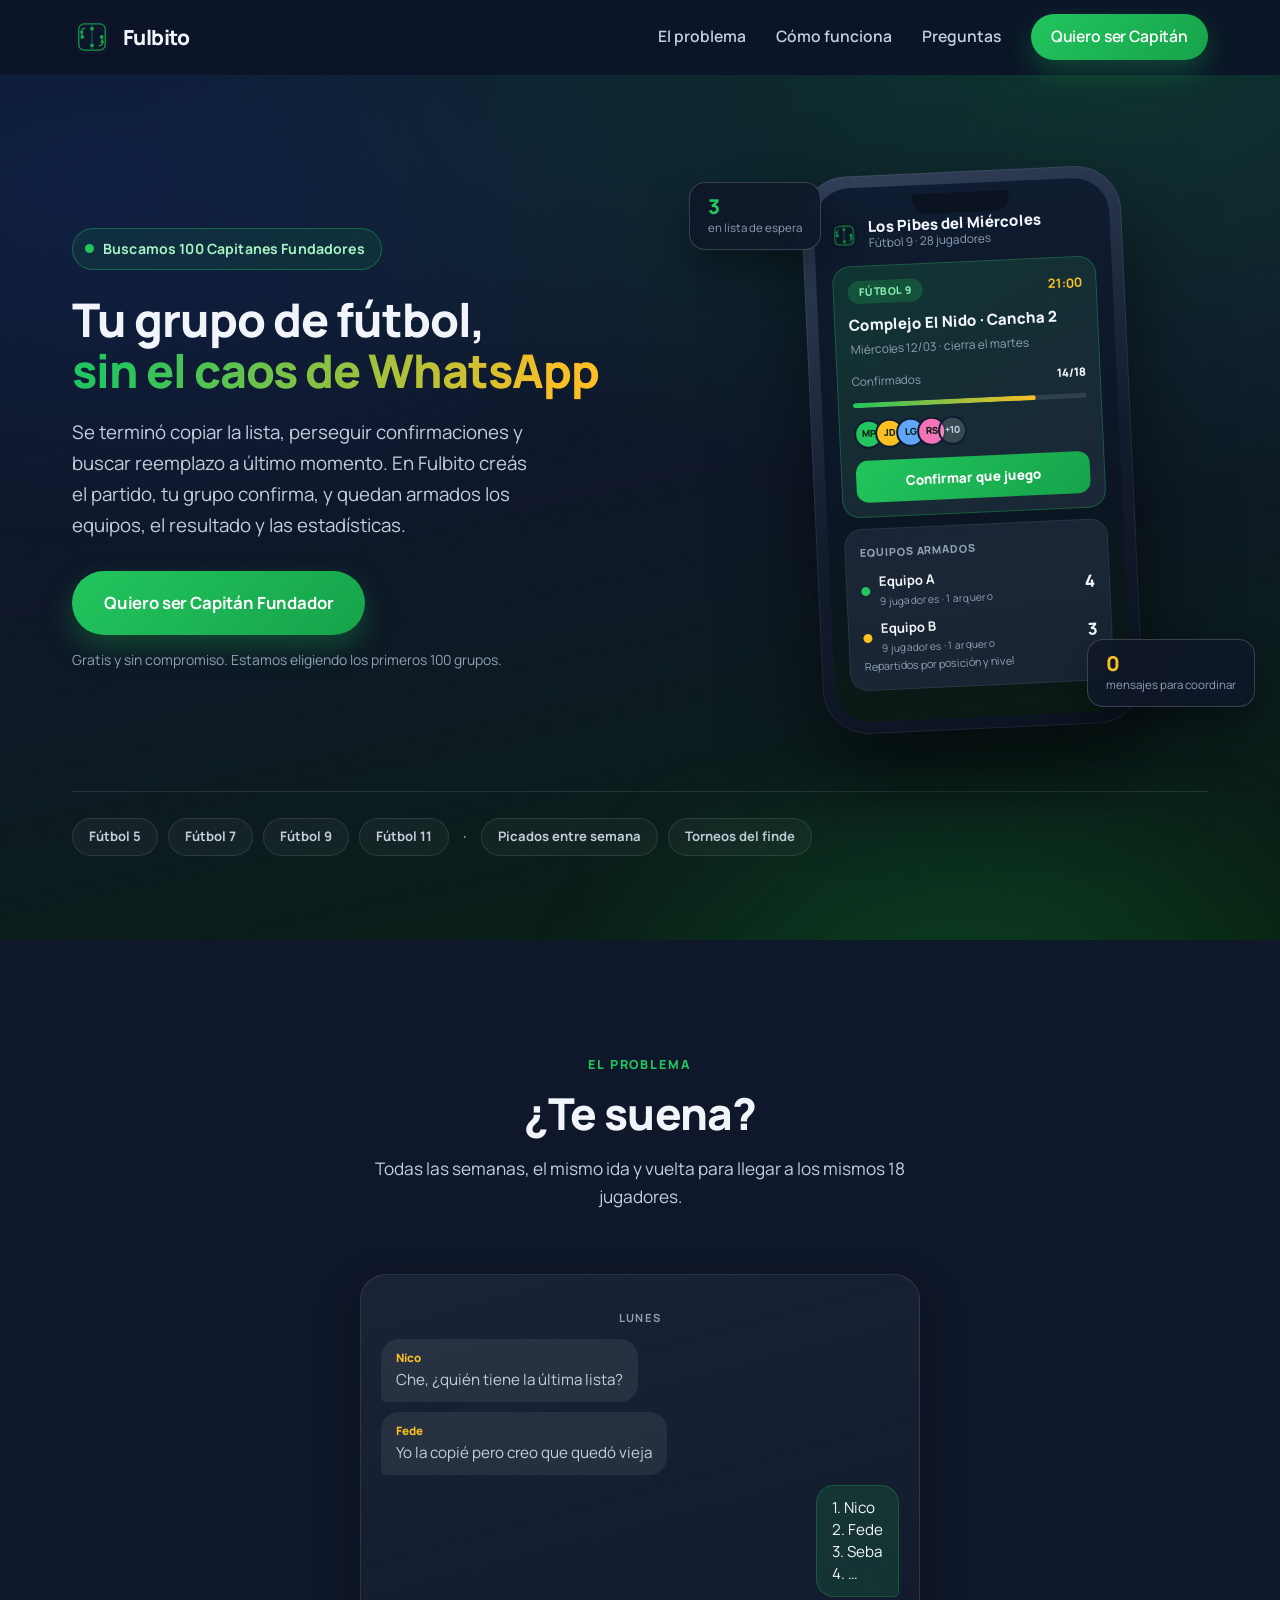
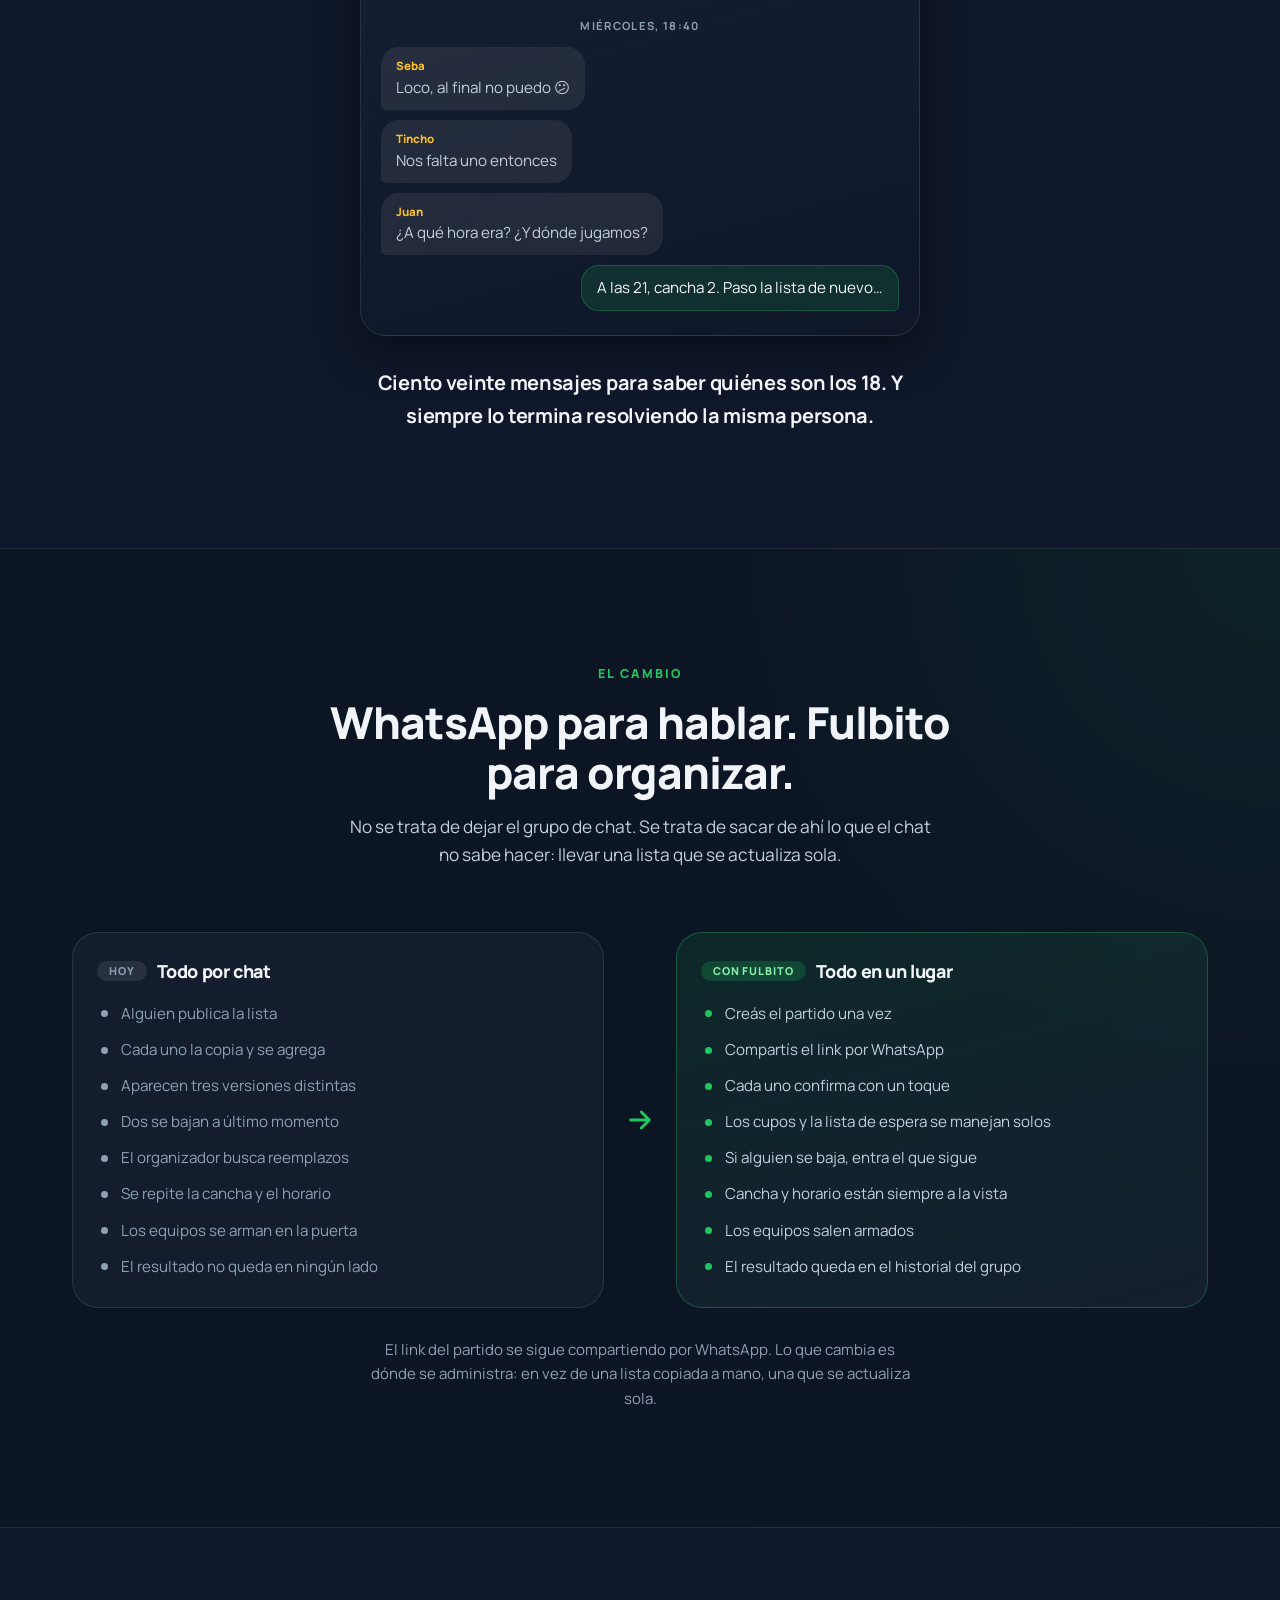
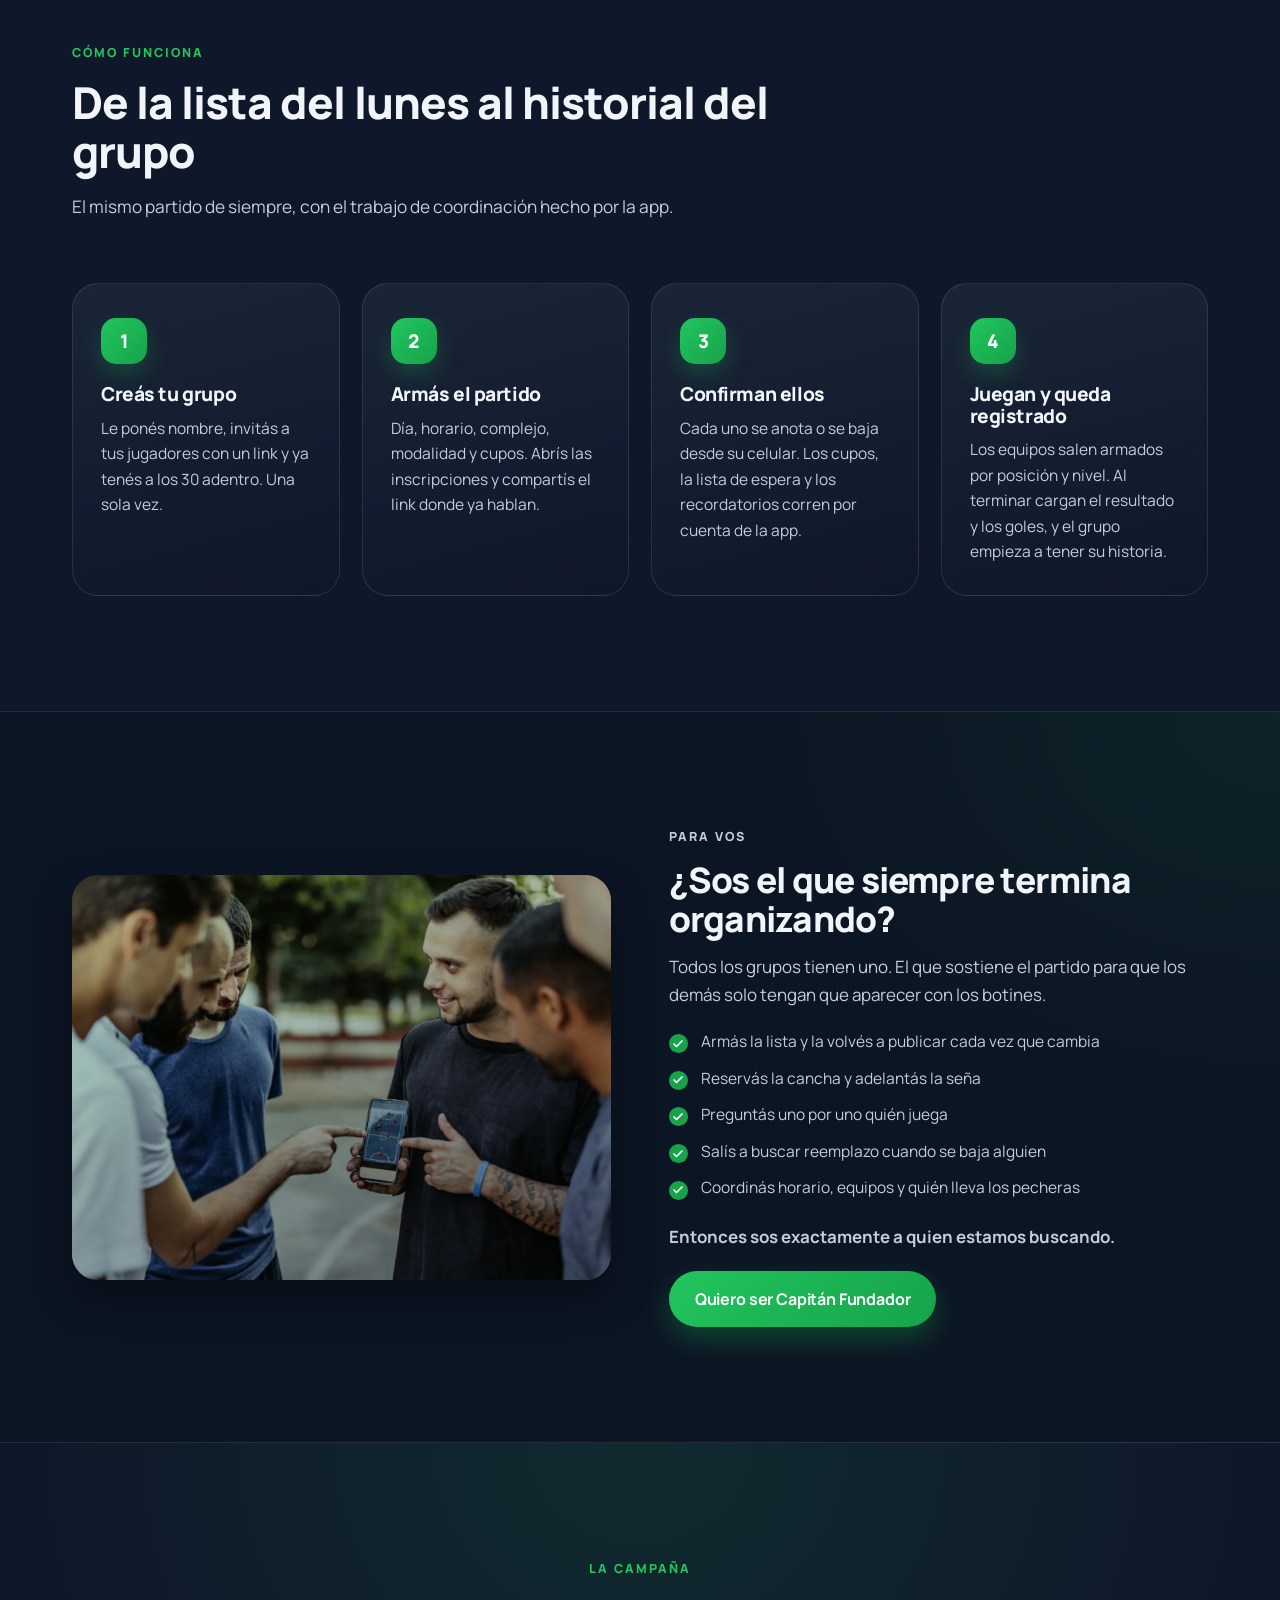
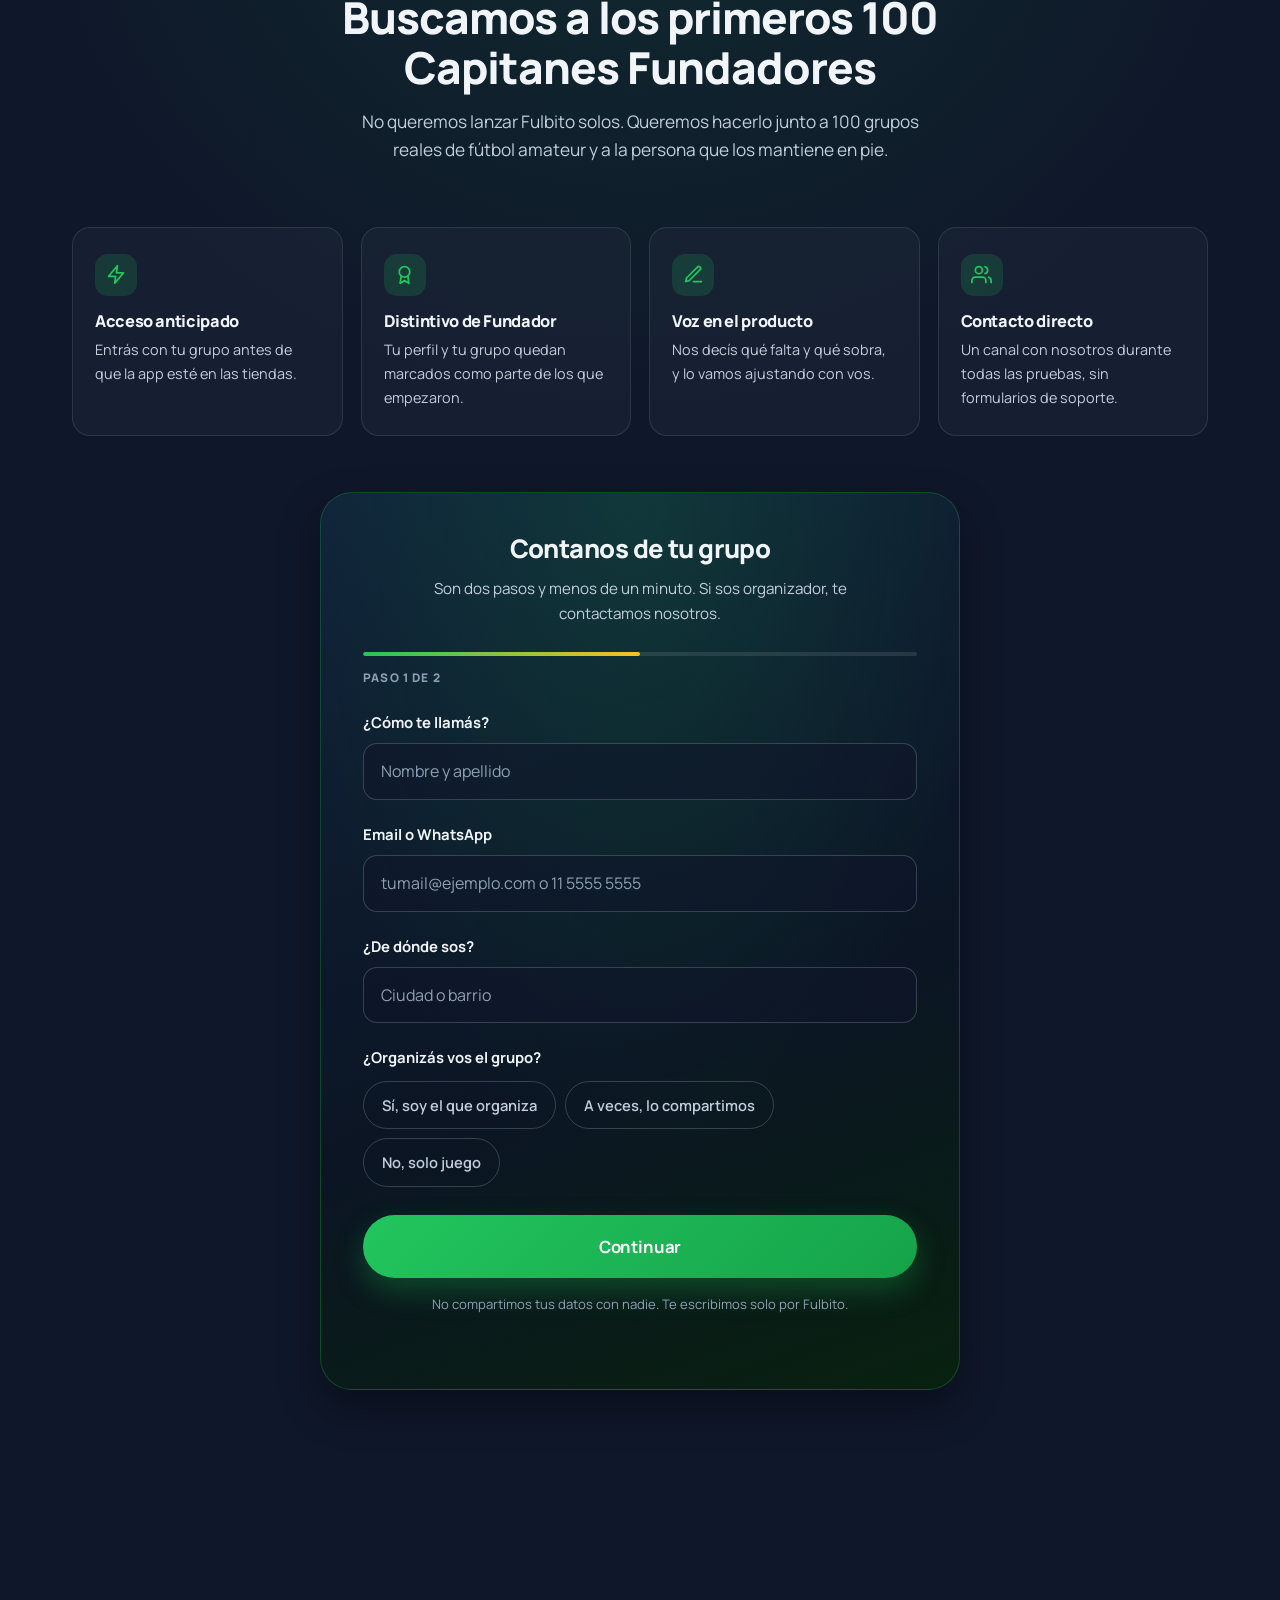
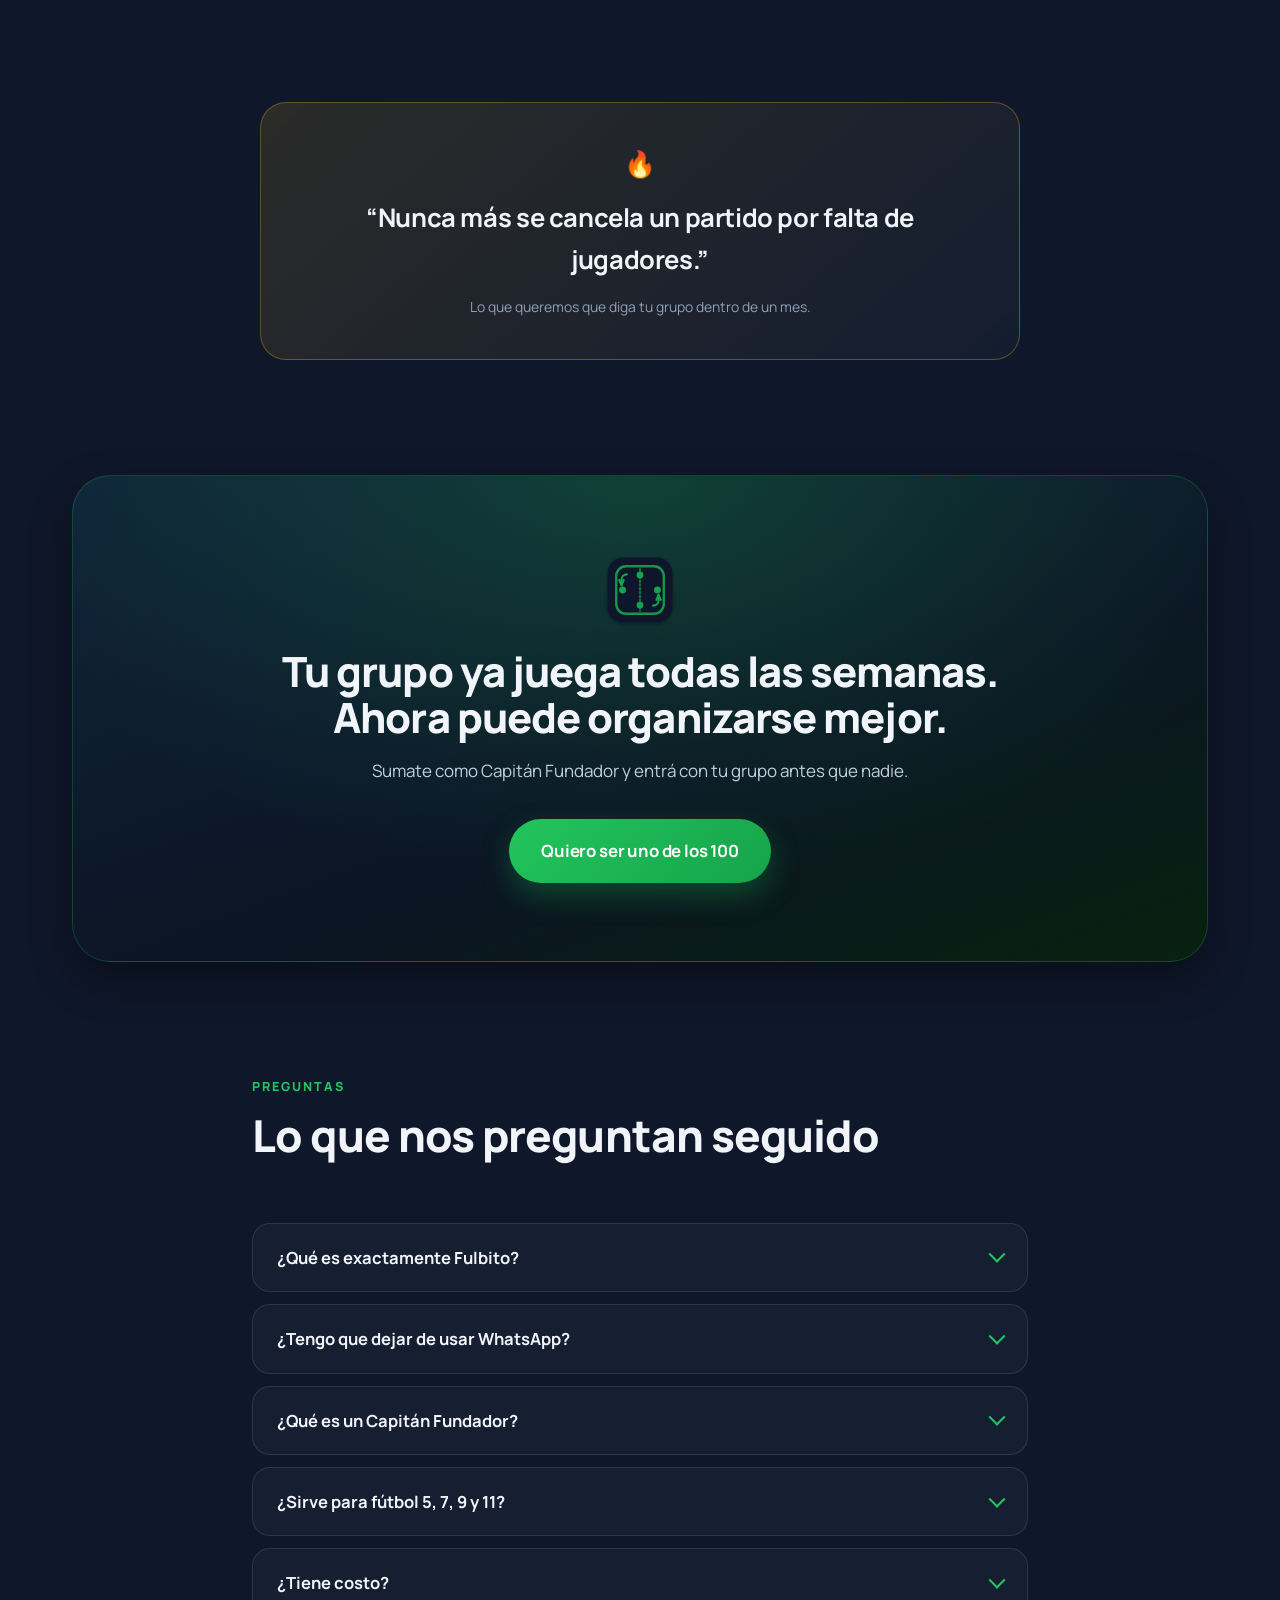
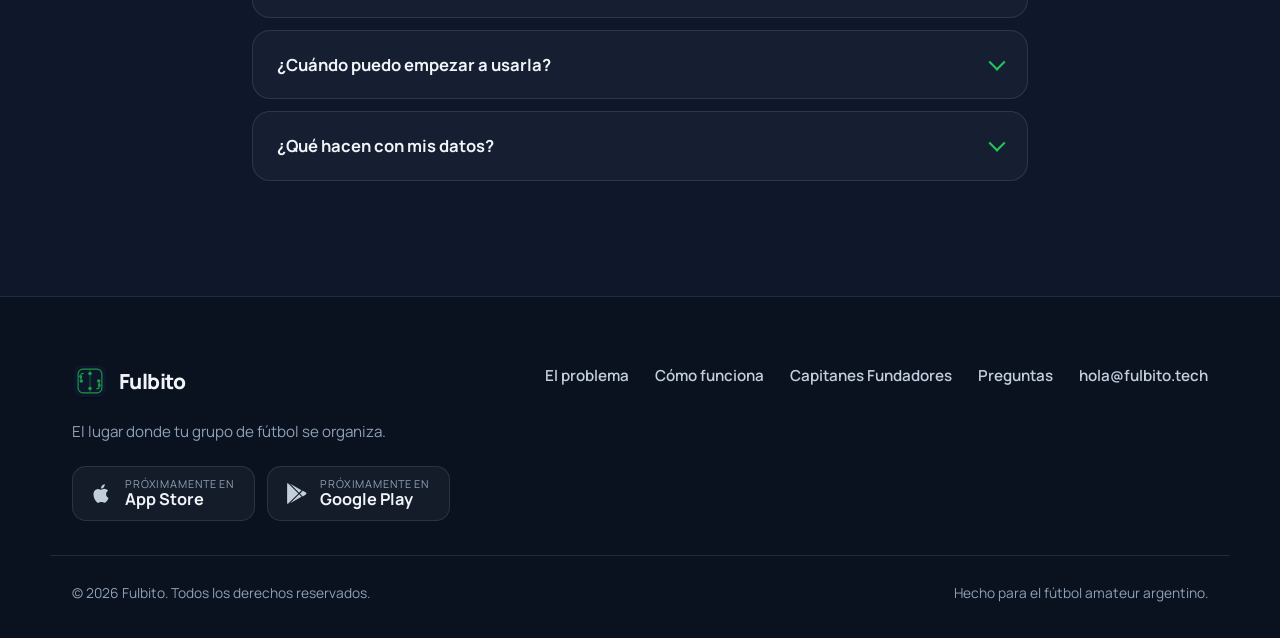
==== commit 6f96b8fd: "fix: al refrescar, la página vuelve arriba Después de tocar un CTA, refrescar dejaba al visitante en" ====
--- a/index.html
+++ b/index.html
@@ -33,7 +33,11 @@
 <link rel="stylesheet" href="/styles.css">
 <!-- Marca que hay JS: sin esto las secciones con .reveal nunca se ocultan,
      así el contenido siempre se ve aunque falle el script. -->
-<script>document.documentElement.classList.add('js');</script>
+<script>
+  document.documentElement.classList.add('js');
+  // Al refrescar, la página arranca arriba en vez de restaurar el scroll previo.
+  if ('scrollRestoration' in history) history.scrollRestoration = 'manual';
+</script>
 
 <script type="application/ld+json">
 {
@@ -75,7 +79,7 @@
       <a href="#problema">El problema</a>
       <a href="#como-funciona">Cómo funciona</a>
       <a href="#faq">Preguntas</a>
-      <a class="btn btn-primary btn-sm" href="#capitanes" data-cta="header">Quiero ser Capitán</a>
+      <a class="btn btn-primary btn-sm" href="#sumarme" data-cta="header">Quiero ser Capitán</a>
     </nav>
   </div>
 </header>
@@ -99,7 +103,7 @@
         </p>
 
         <div class="hero-actions">
-          <a class="btn btn-primary btn-lg" href="#capitanes" data-cta="hero">Quiero ser Capitán Fundador</a>
+          <a class="btn btn-primary btn-lg" href="#sumarme" data-cta="hero">Quiero ser Capitán Fundador</a>
           <p class="hero-note">Gratis y sin compromiso. Estamos eligiendo los primeros 100 grupos.</p>
         </div>
       </div>
@@ -334,7 +338,7 @@
             <li>Coordinás horario, equipos y quién lleva los pecheras</li>
           </ul>
           <p class="feature-punch">Entonces sos exactamente a quien estamos buscando.</p>
-          <a class="btn btn-primary" href="#capitanes" data-cta="organizador">Quiero ser Capitán Fundador</a>
+          <a class="btn btn-primary" href="#sumarme" data-cta="organizador">Quiero ser Capitán Fundador</a>
         </div>
       </article>
     </div>
@@ -385,7 +389,7 @@
       </ul>
 
       <!-- ---- Formulario de dos pasos ---- -->
-      <div class="lead-card reveal">
+      <div class="lead-card reveal" id="sumarme">
         <h3 class="lead-title">Contanos de tu grupo</h3>
         <p class="lead-sub">Son dos pasos y menos de un minuto. Si sos organizador, te contactamos nosotros.</p>
 
@@ -525,7 +529,7 @@
         <p>
           Sumate como Capitán Fundador y entrá con tu grupo antes que nadie.
         </p>
-        <a class="btn btn-primary btn-lg" href="#capitanes" data-cta="cierre">Quiero ser uno de los 100</a>
+        <a class="btn btn-primary btn-lg" href="#sumarme" data-cta="cierre">Quiero ser uno de los 100</a>
       </div>
     </div>
   </section>
@@ -611,7 +615,7 @@
 
 <!-- CTA fijo en mobile: aparece al pasar el hero y se esconde sobre el formulario -->
 <div class="sticky-cta" id="sticky-cta" hidden>
-  <a class="btn btn-primary" href="#capitanes" data-cta="sticky">Quiero ser Capitán Fundador</a>
+  <a class="btn btn-primary" href="#sumarme" data-cta="sticky">Quiero ser Capitán Fundador</a>
 </div>
 
 <script src="/script.js" defer></script>
--- a/styles.css
+++ b/styles.css
@@ -661,6 +661,7 @@
   margin: 0 auto;
   color: var(--text-soft);
 }
+.cta .btn { margin-top: clamp(26px, 4vw, 34px); }
 
 /* --------------------------------- FAQ ----------------------------------- */
 
@@ -964,6 +965,8 @@
 /* ------------------------------ formulario ------------------------------- */
 
 .lead-card {
+  /* Deja respirar el header sticky y asoma el final de los beneficios */
+  scroll-margin-top: 128px;
   max-width: 640px;
   margin-inline: auto;
   padding: clamp(26px, 4vw, 42px);
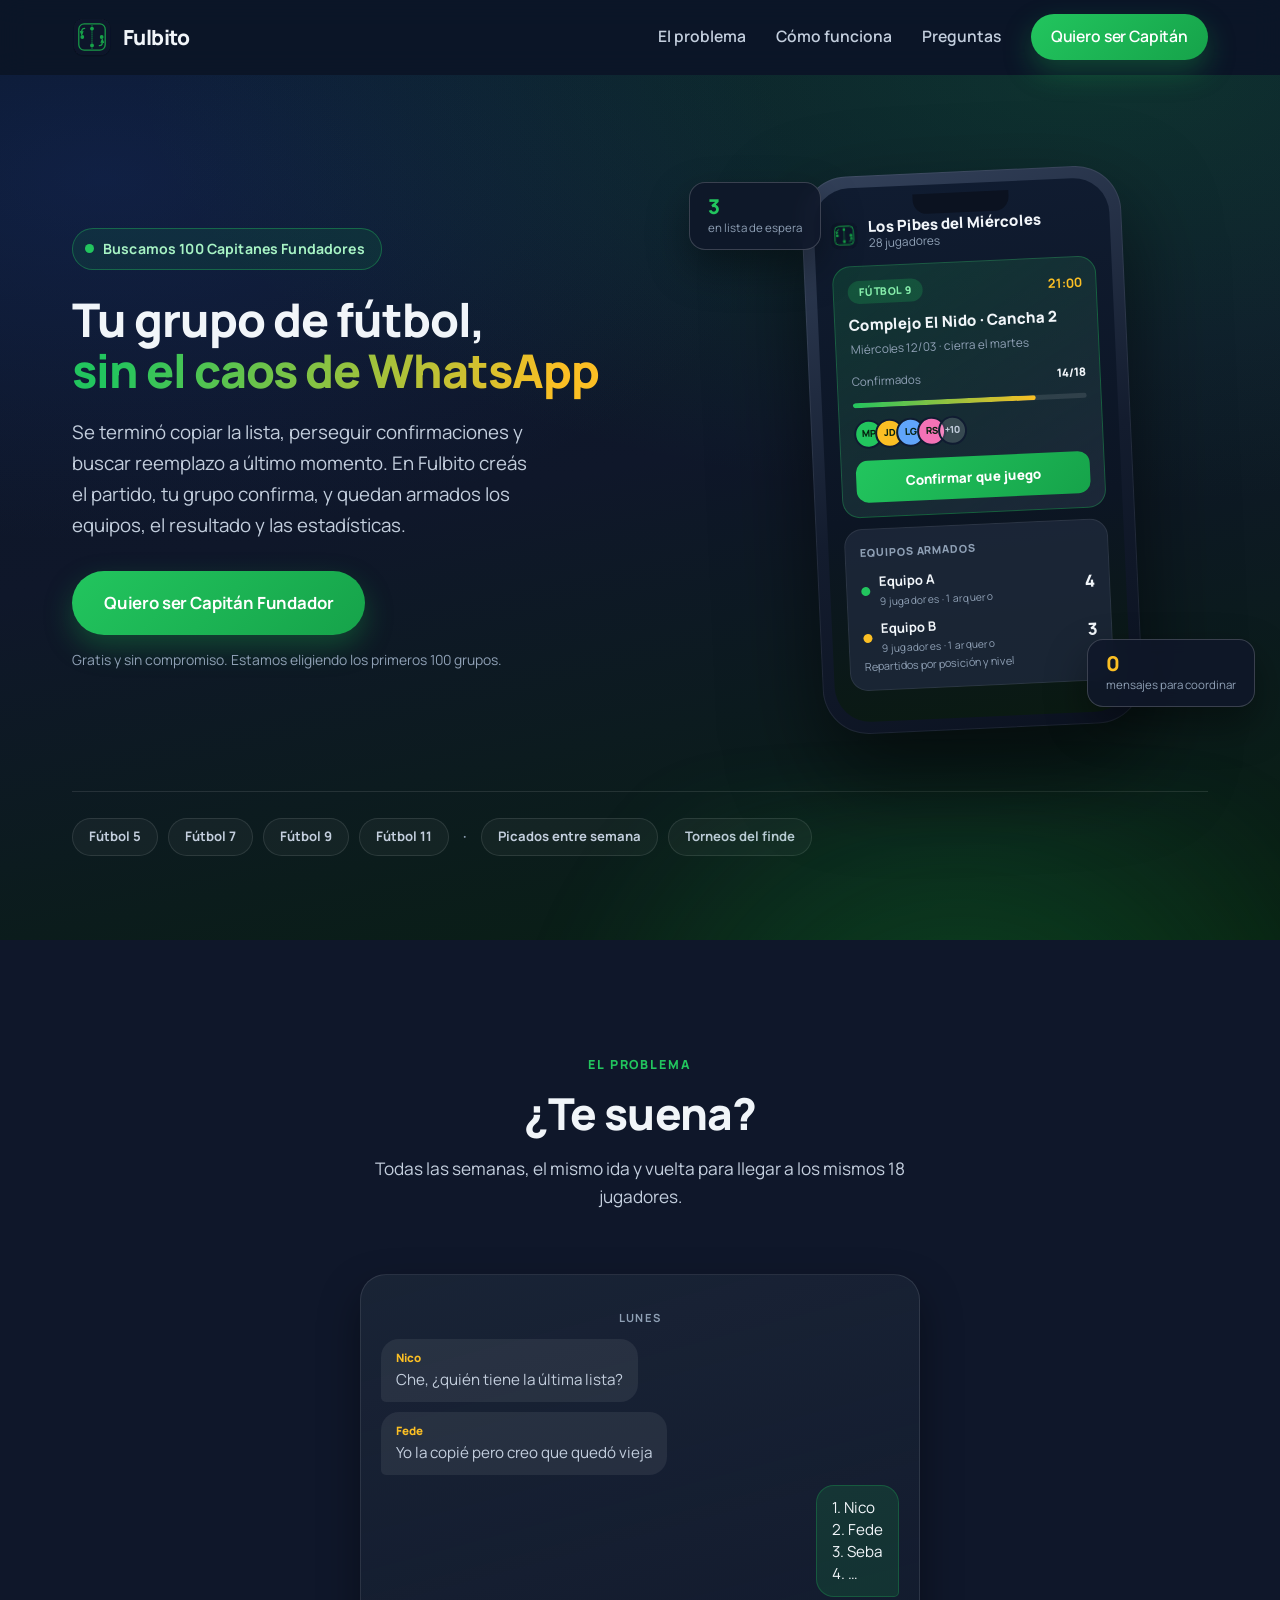
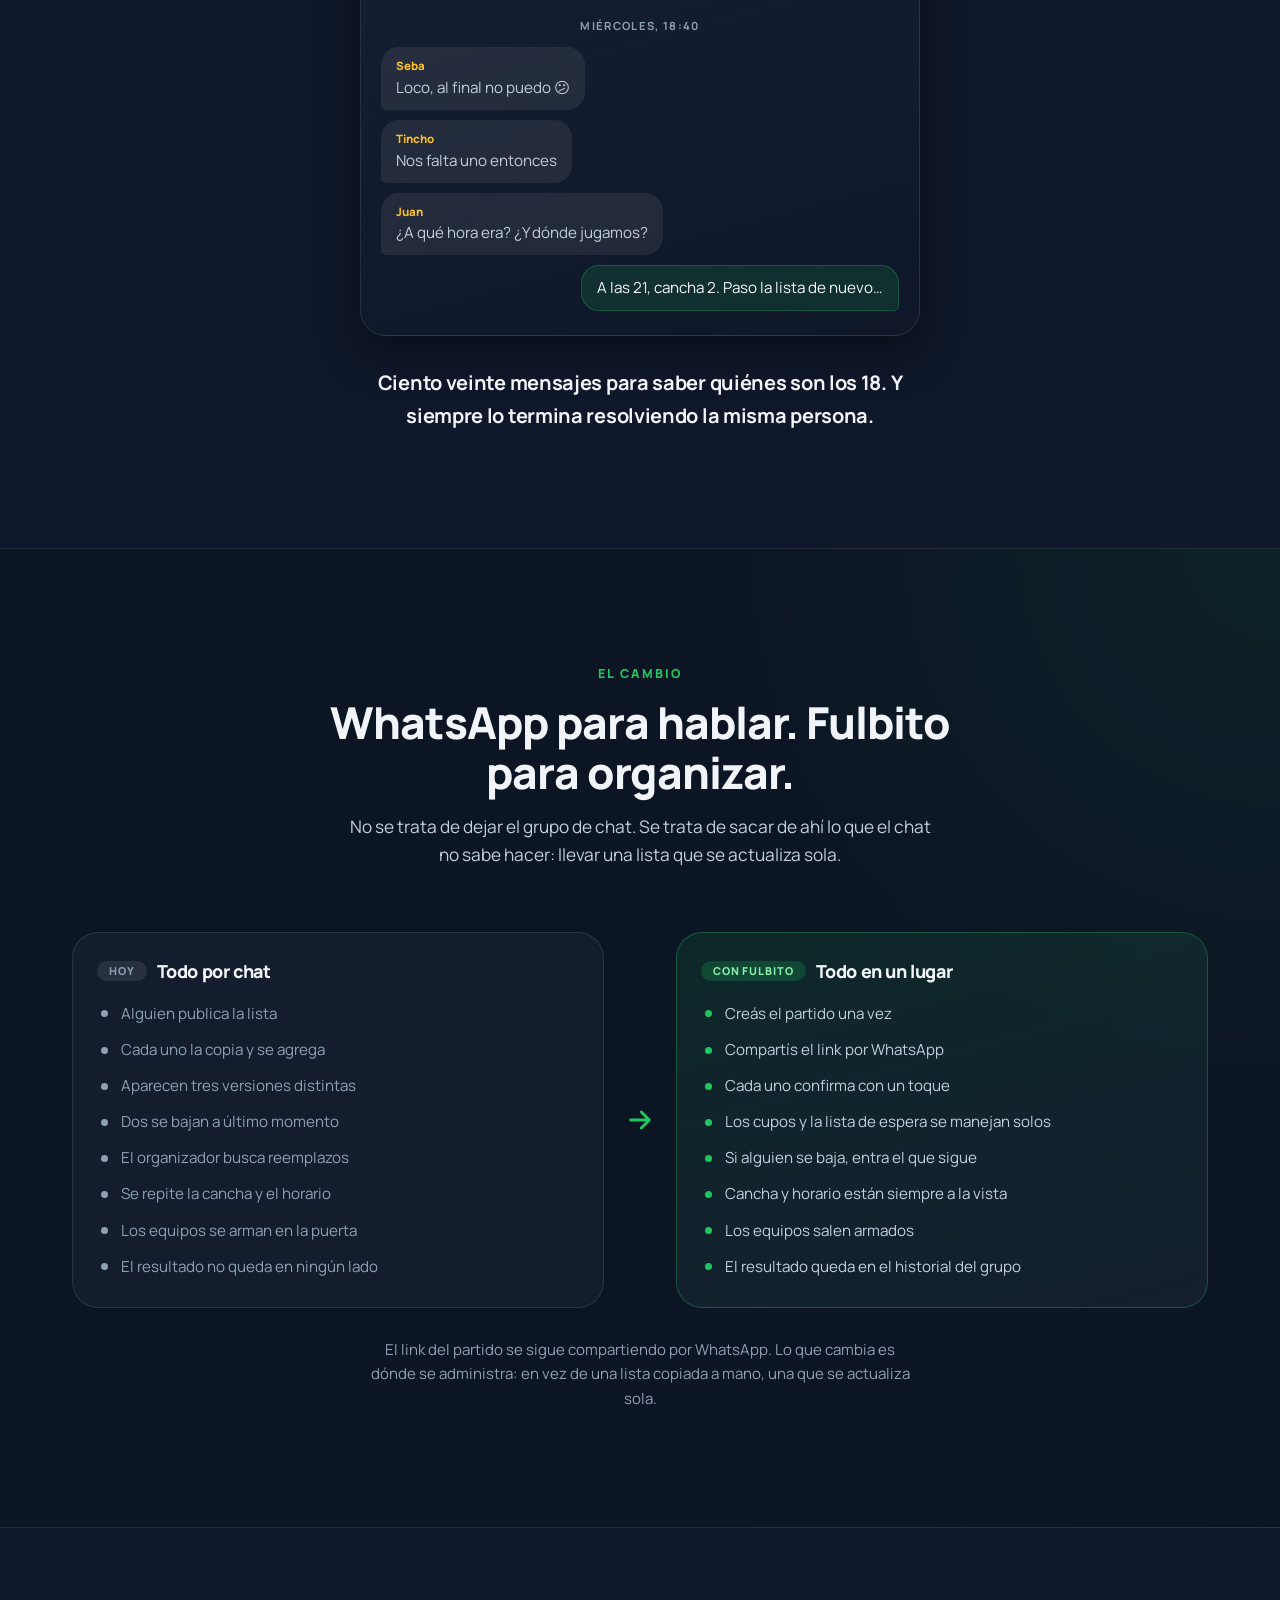
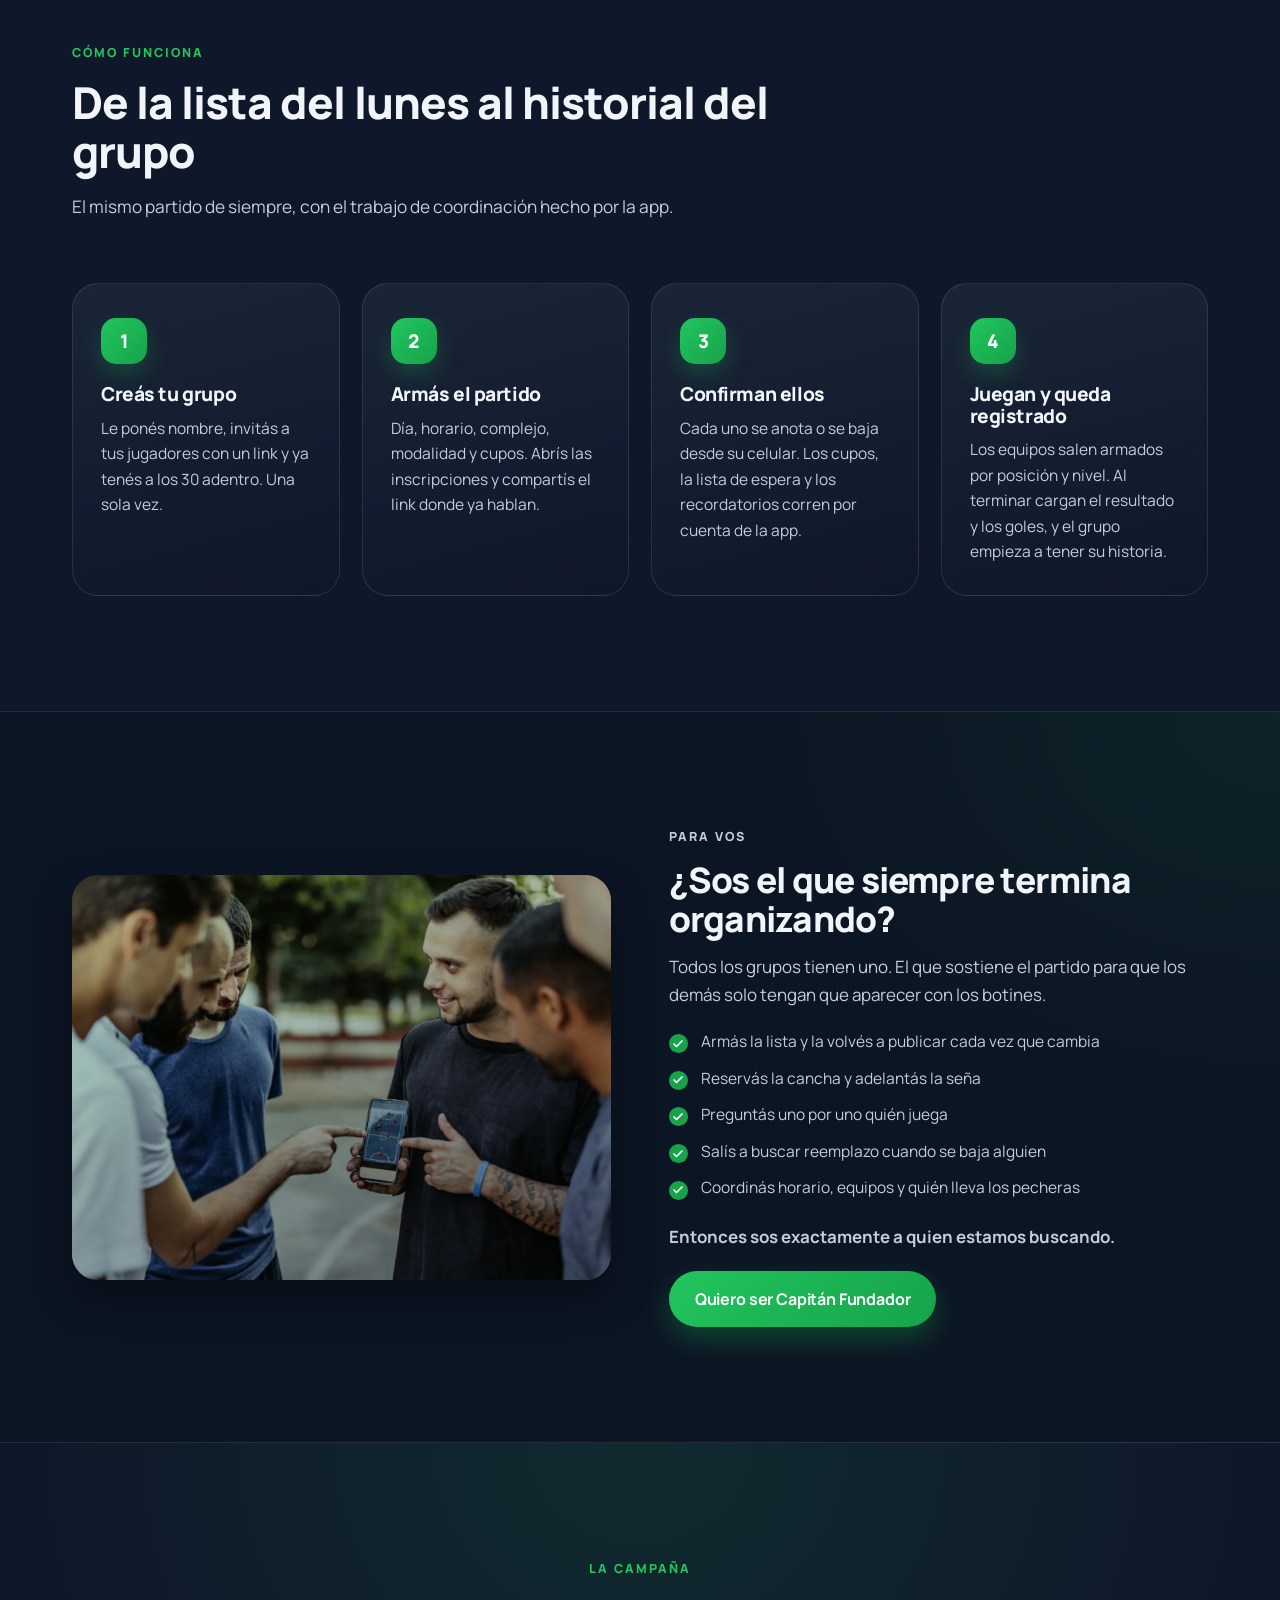
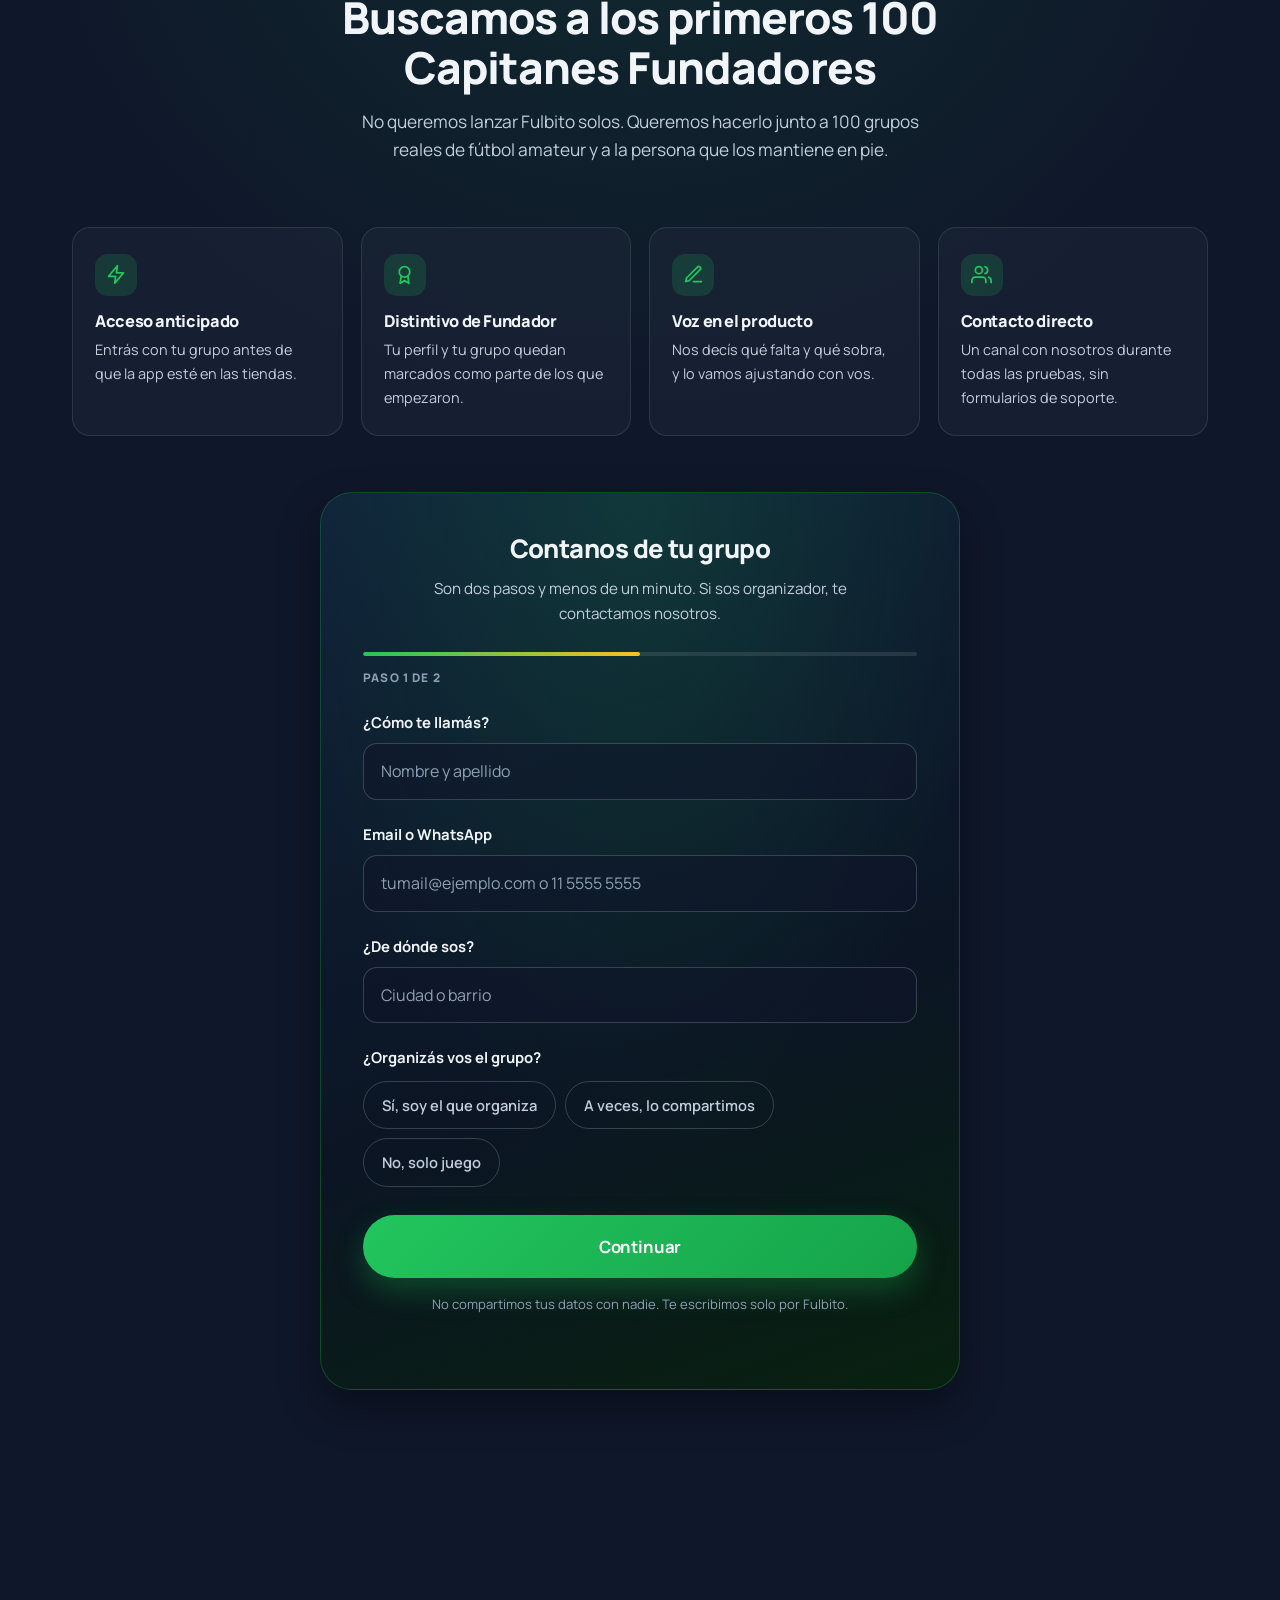
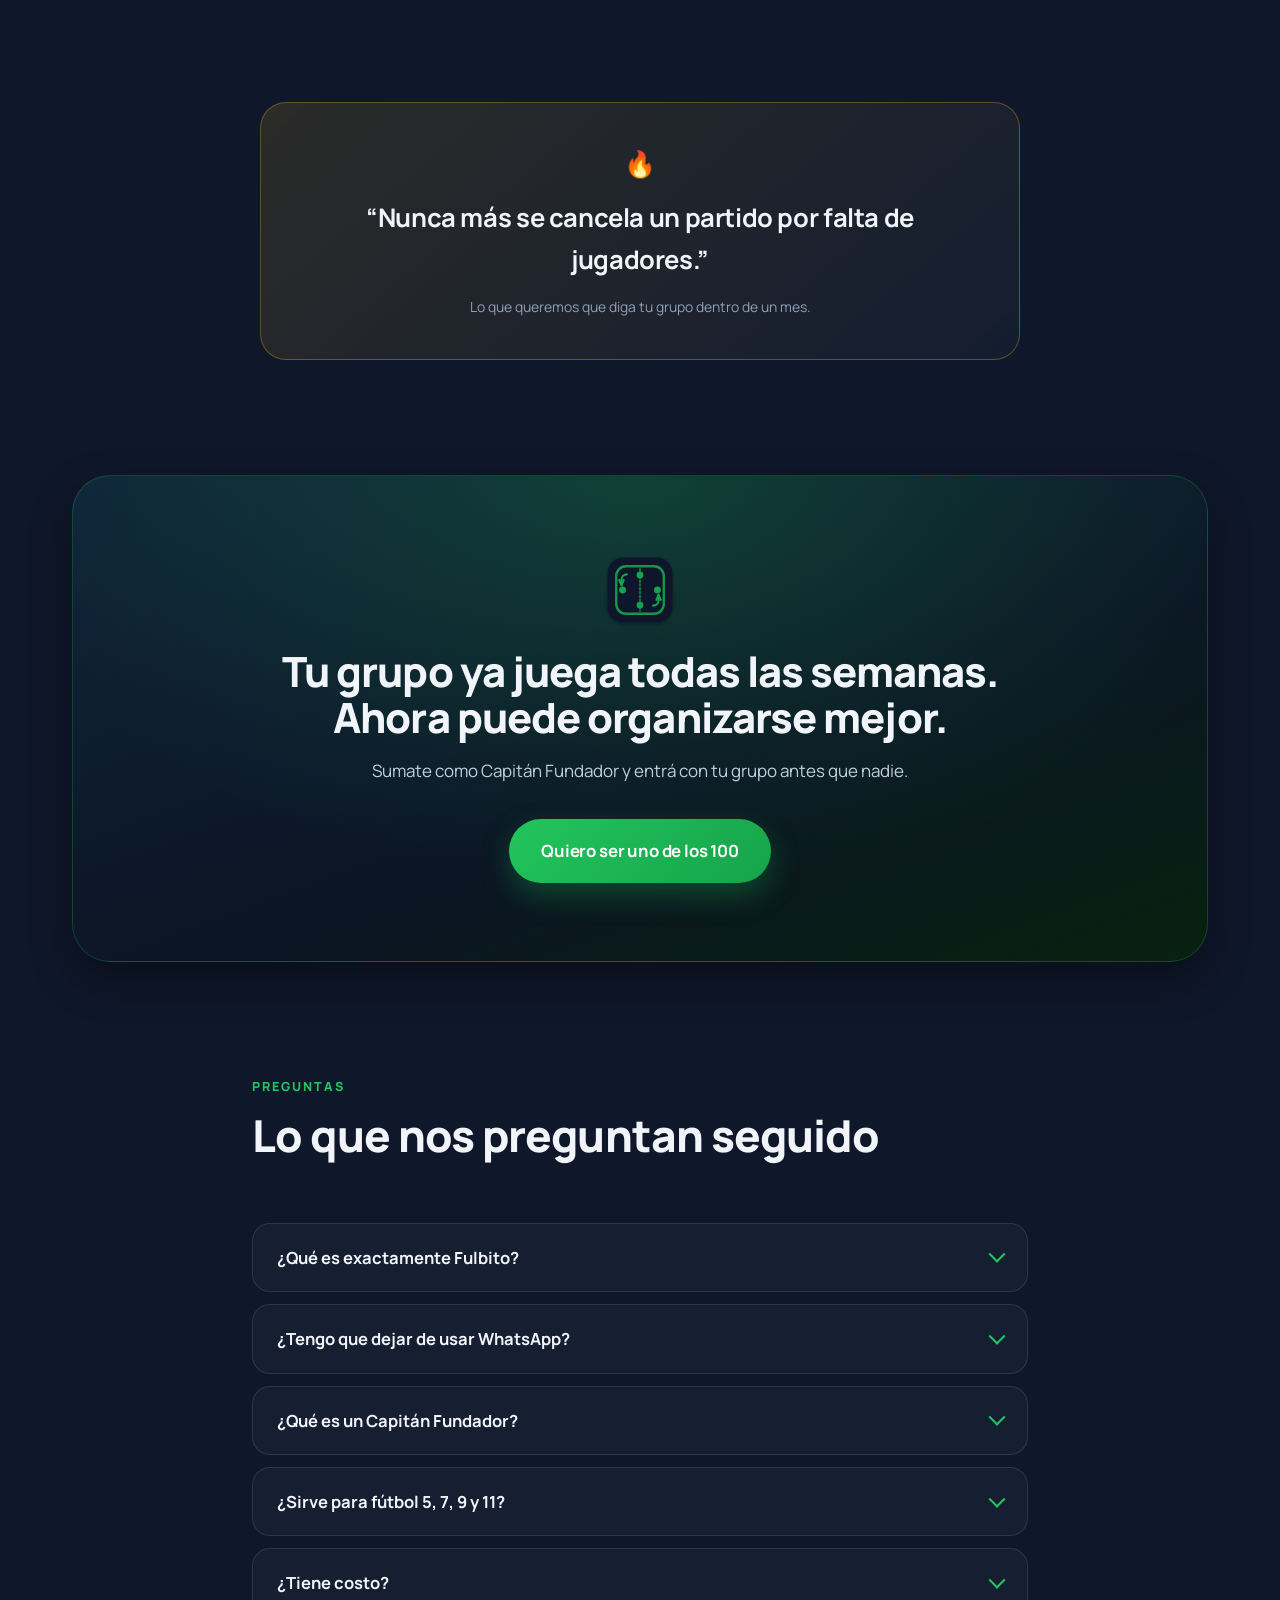
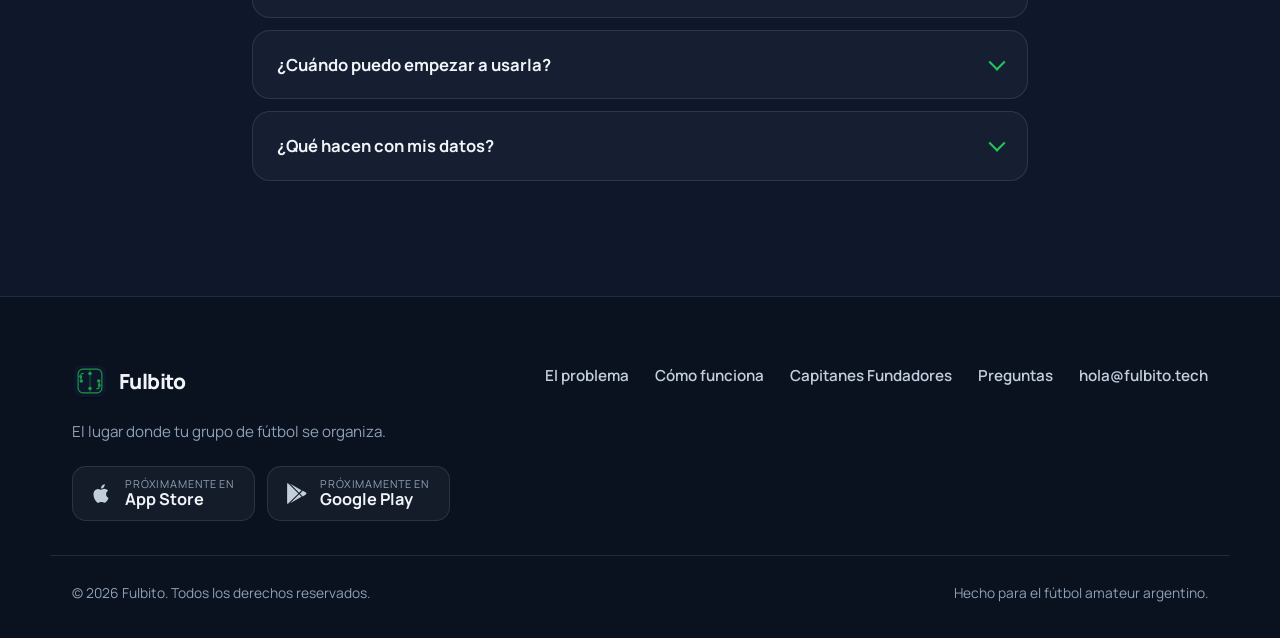
==== commit 4b457081: "fix: no etiquetar al grupo con un tipo de cancha Un grupo no juega una sola modalidad, así que dejab" ====
--- a/index.html
+++ b/index.html
@@ -118,7 +118,7 @@
               <img src="/assets/logo.svg" alt="" width="28" height="28">
               <div>
                 <p class="app-hi">Los Pibes del Miércoles</p>
-                <p class="app-sub">Fútbol 9 · 28 jugadores</p>
+                <p class="app-sub">28 jugadores</p>
               </div>
             </div>
 
@@ -183,7 +183,7 @@
     </div>
 
     <div class="wrap">
-      <ul class="chips" aria-label="Para qué tipo de grupos sirve">
+      <ul class="chips" aria-label="Modalidades y contextos que cubre Fulbito">
         <li>Fútbol 5</li>
         <li>Fútbol 7</li>
         <li>Fútbol 9</li>
@@ -452,16 +452,6 @@
                 <label class="choice"><input type="radio" name="frecuencia" value="varias-semana"><span>Varias veces por semana</span></label>
                 <label class="choice"><input type="radio" name="frecuencia" value="semanal"><span>Una vez por semana</span></label>
                 <label class="choice"><input type="radio" name="frecuencia" value="cada-tanto"><span>Cada tanto</span></label>
-              </div>
-            </fieldset>
-
-            <fieldset class="field choices" data-name="modalidad">
-              <legend>¿Qué juegan? <span class="field-hint">Podés marcar varias</span></legend>
-              <div class="choice-row">
-                <label class="choice"><input type="checkbox" name="modalidad" value="f5"><span>Fútbol 5</span></label>
-                <label class="choice"><input type="checkbox" name="modalidad" value="f7"><span>Fútbol 7</span></label>
-                <label class="choice"><input type="checkbox" name="modalidad" value="f9"><span>Fútbol 9</span></label>
-                <label class="choice"><input type="checkbox" name="modalidad" value="f11"><span>Fútbol 11</span></label>
               </div>
             </fieldset>
 
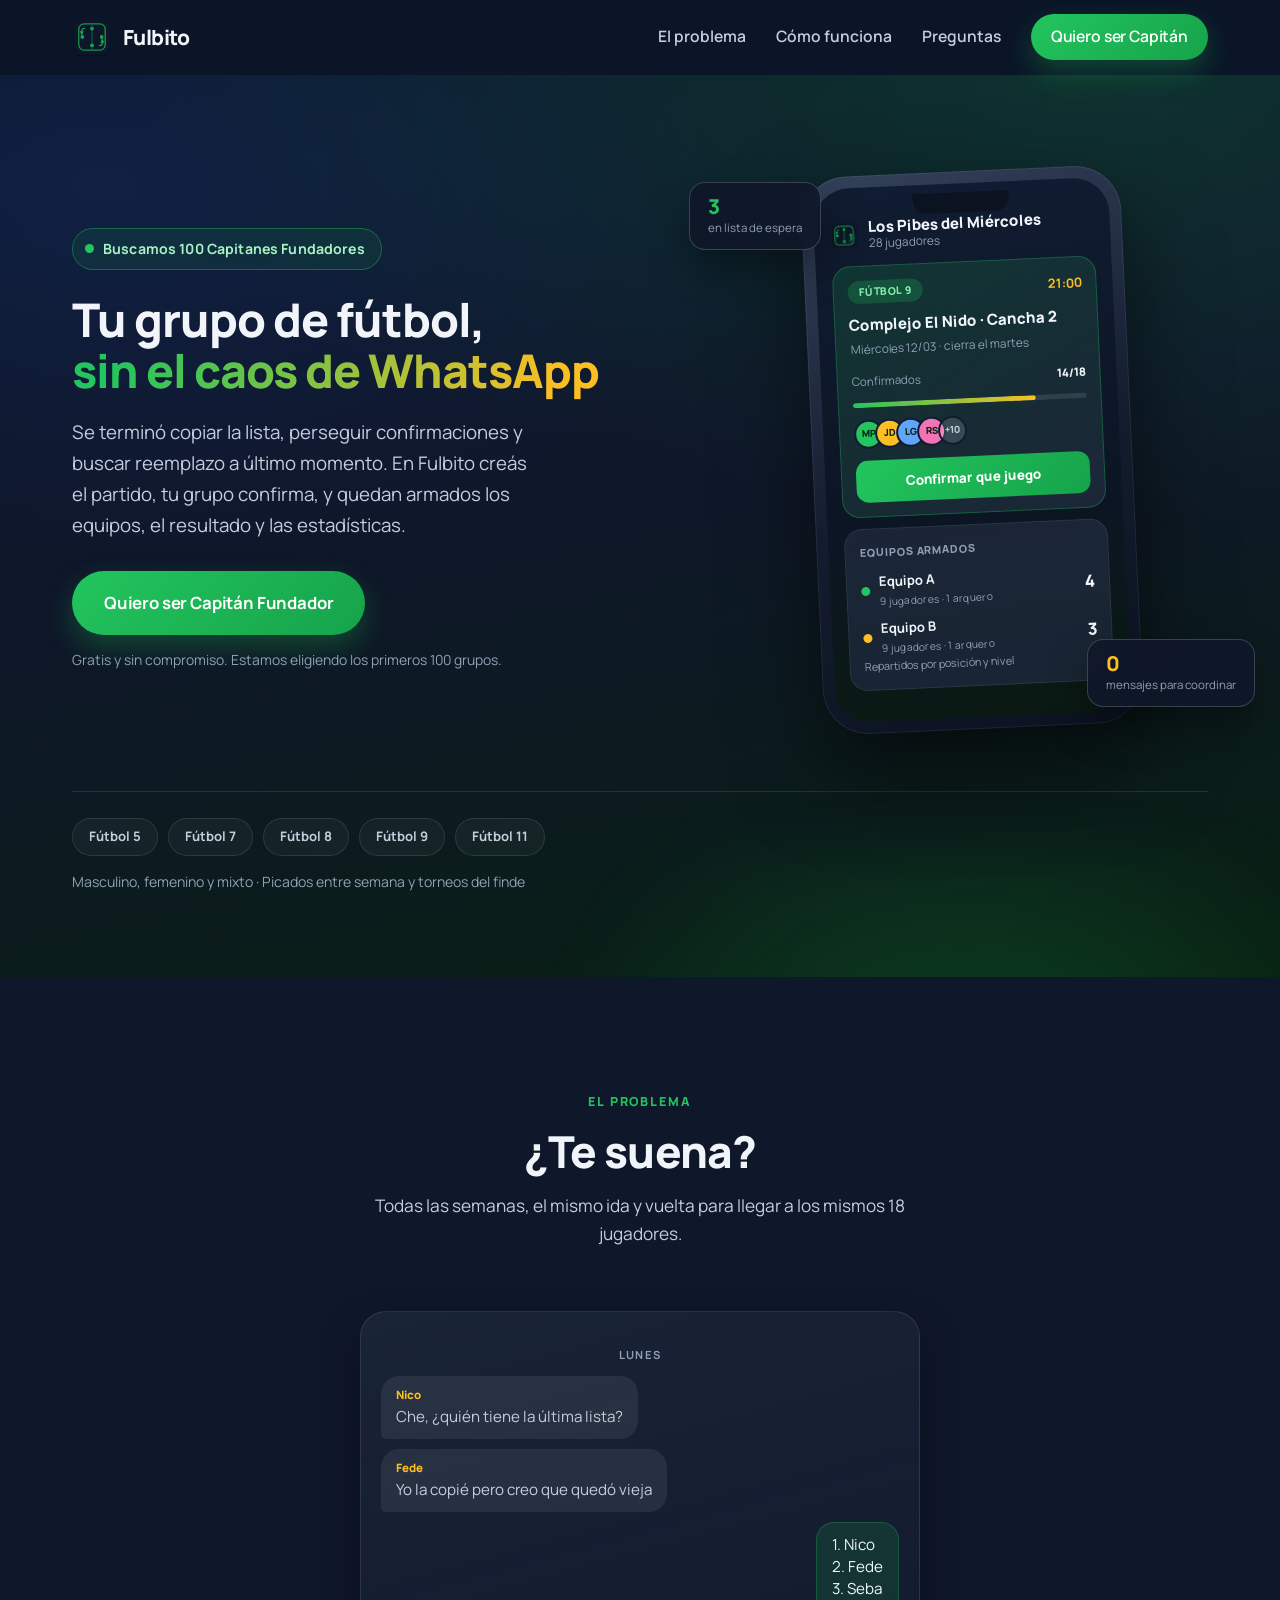
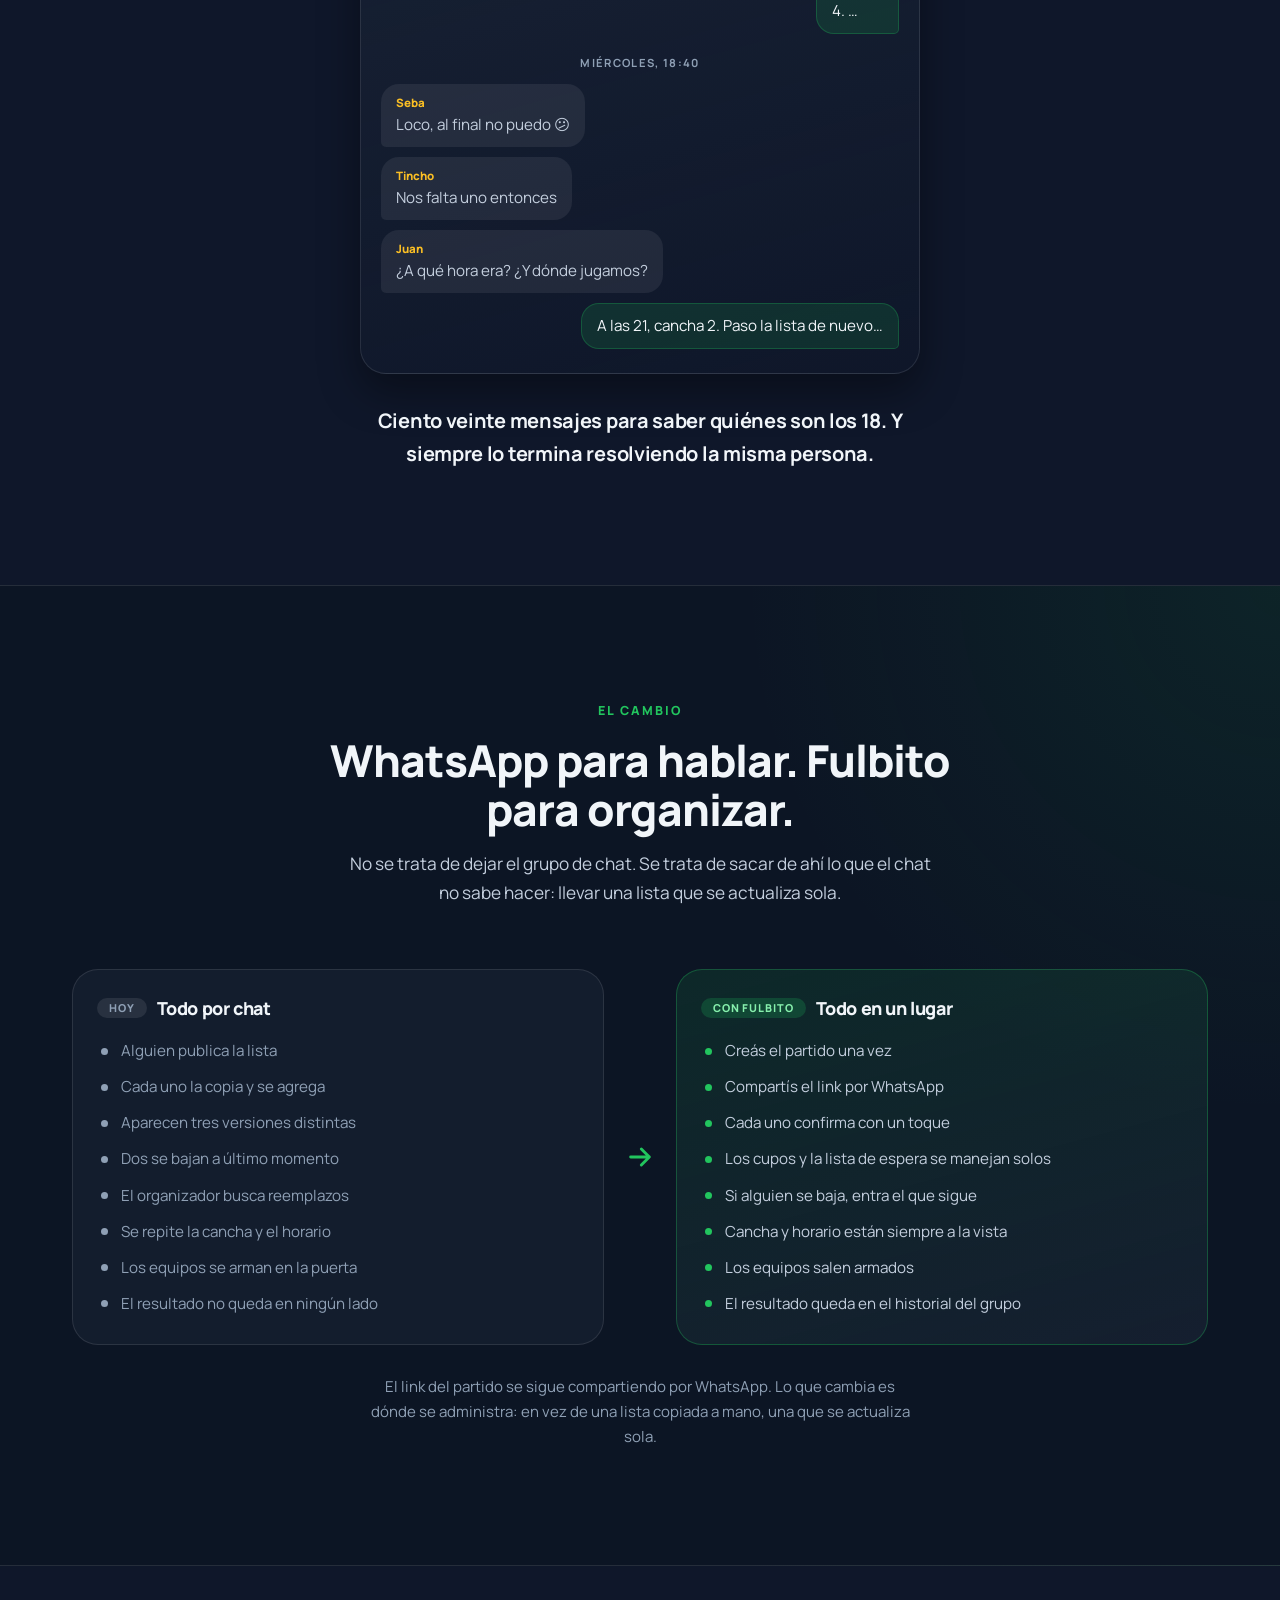
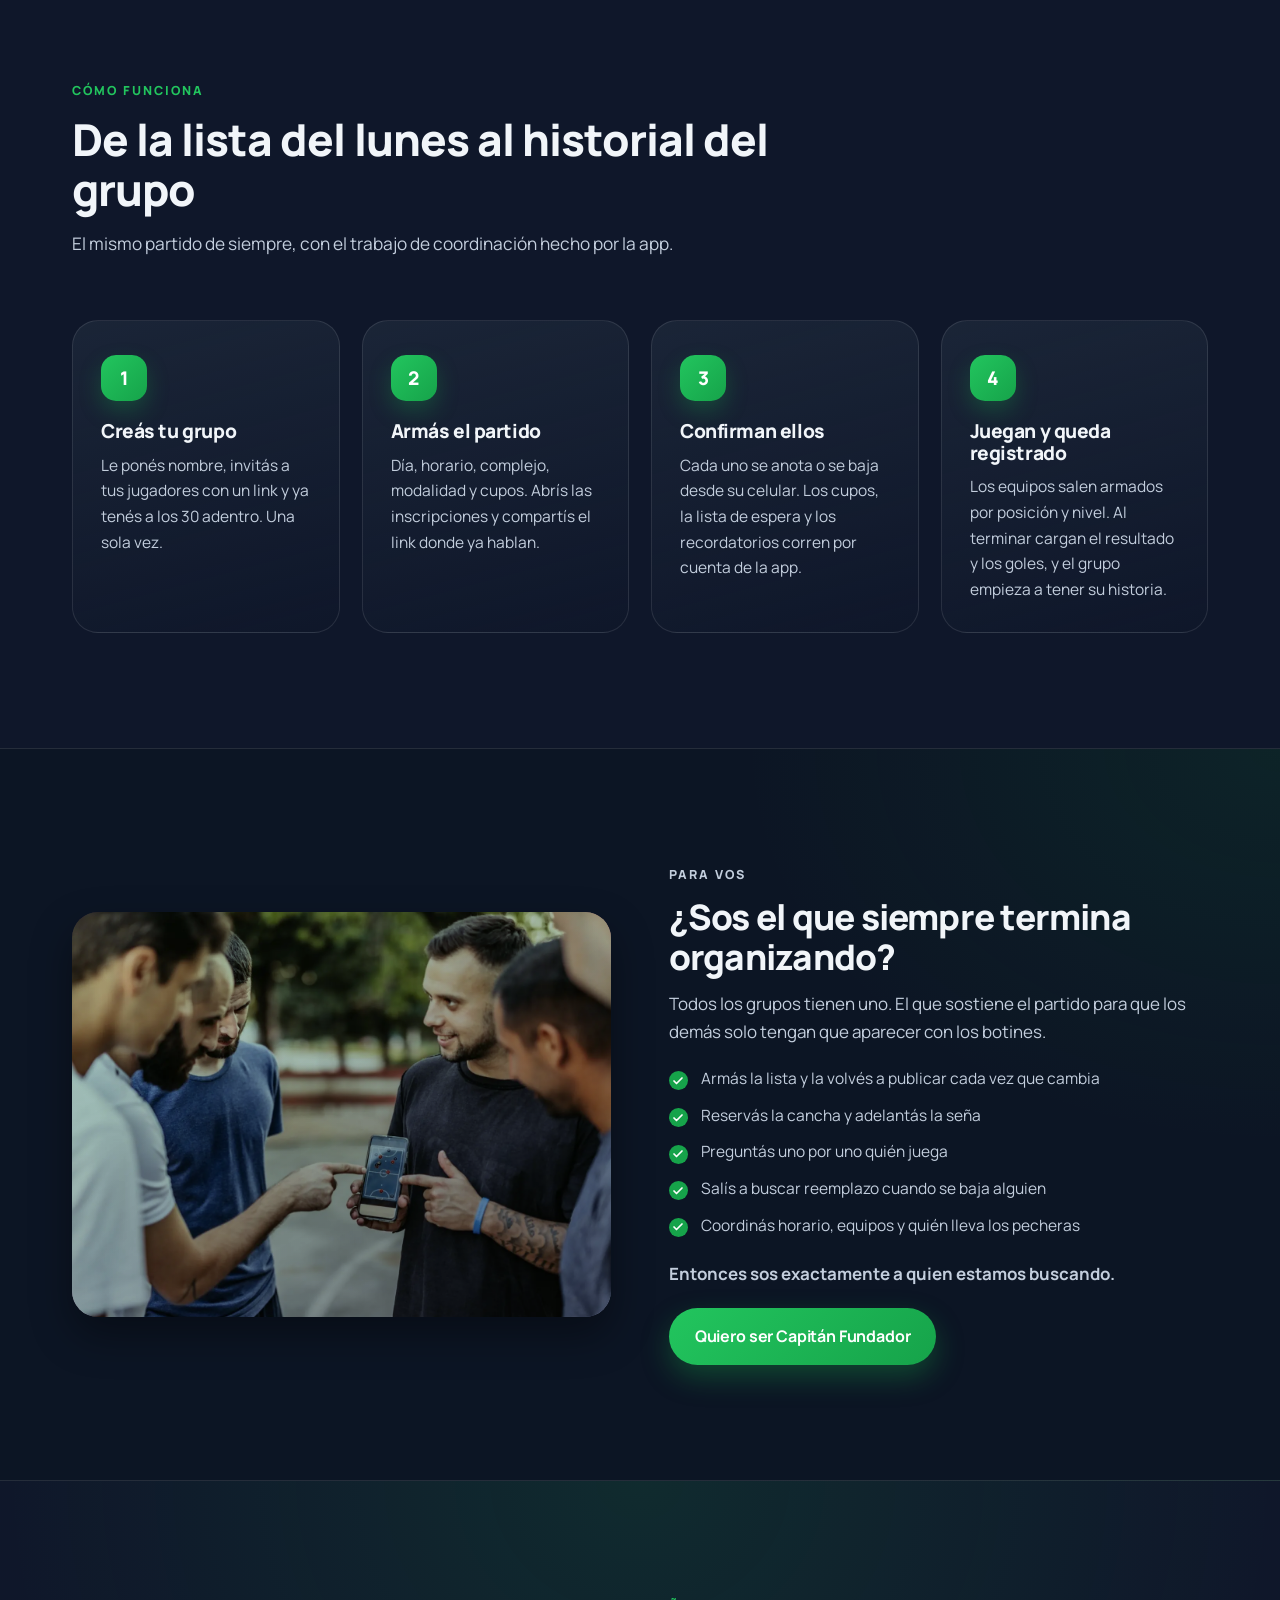
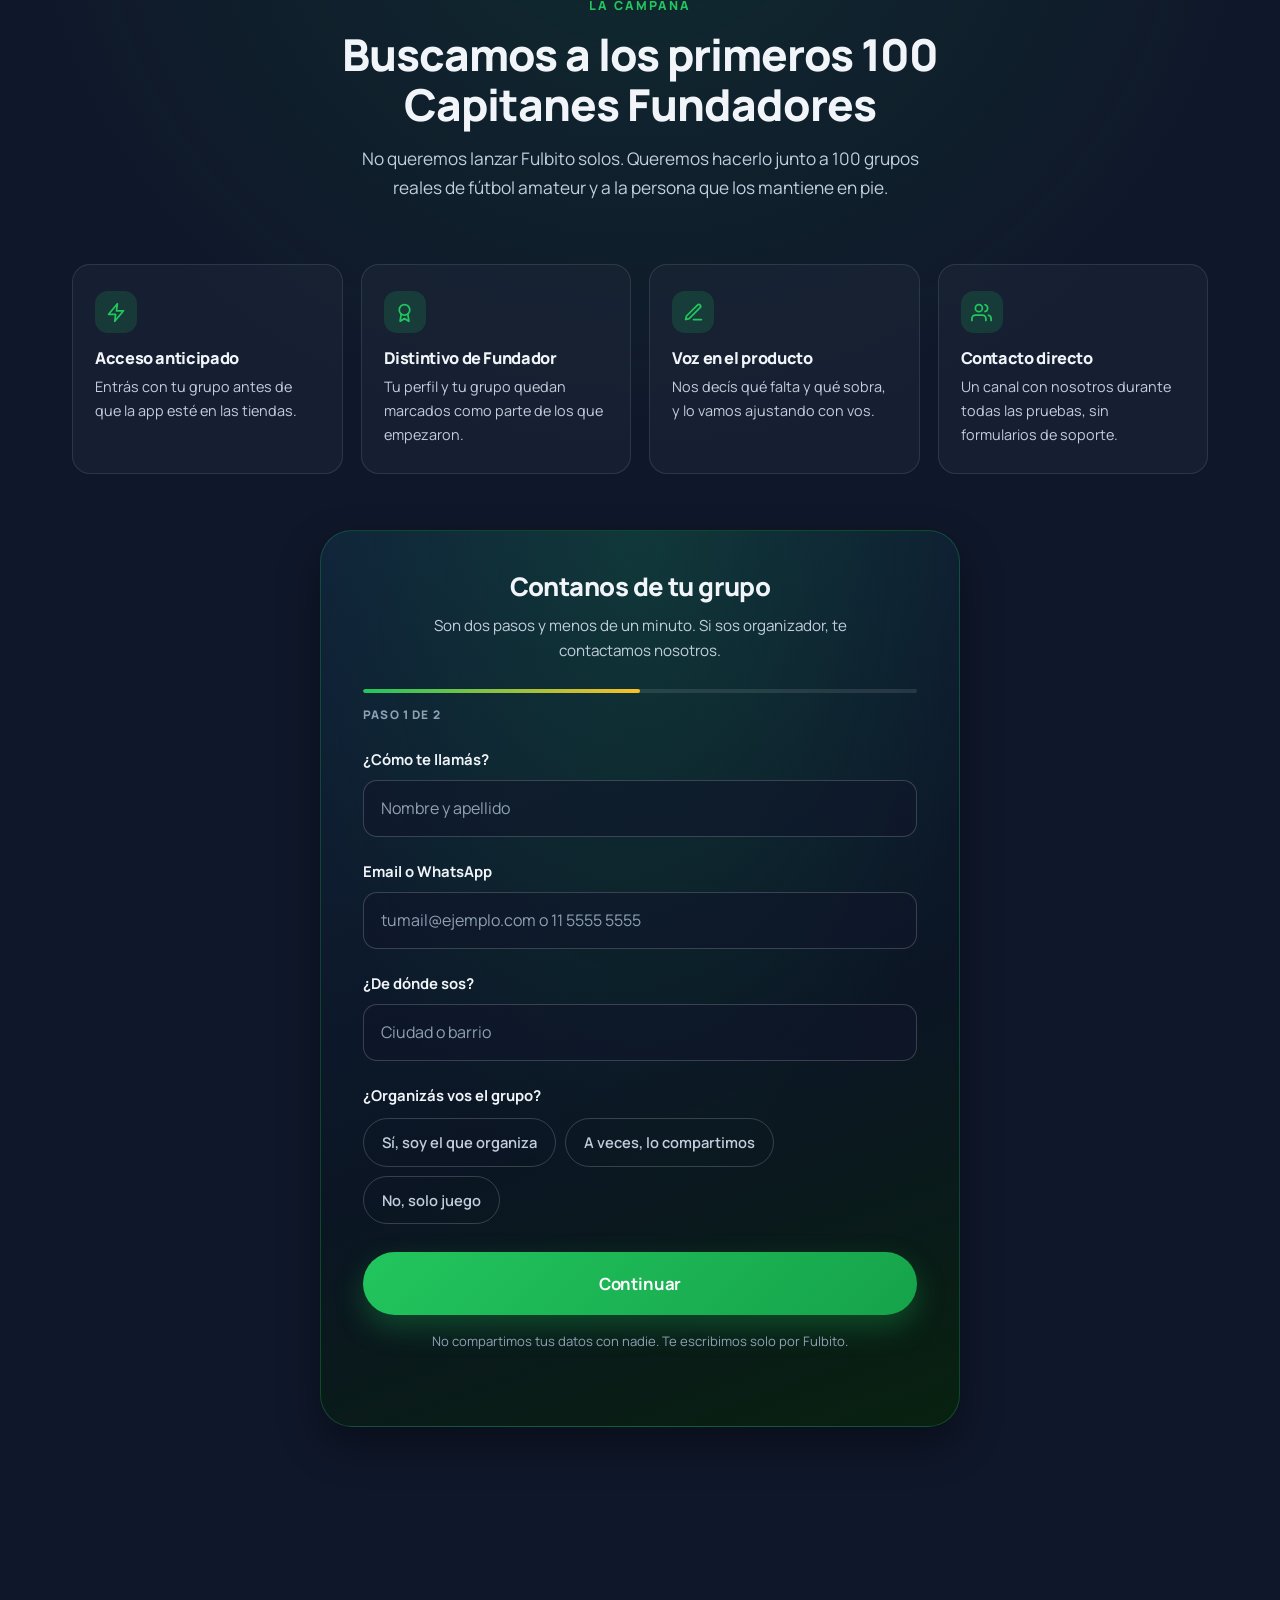
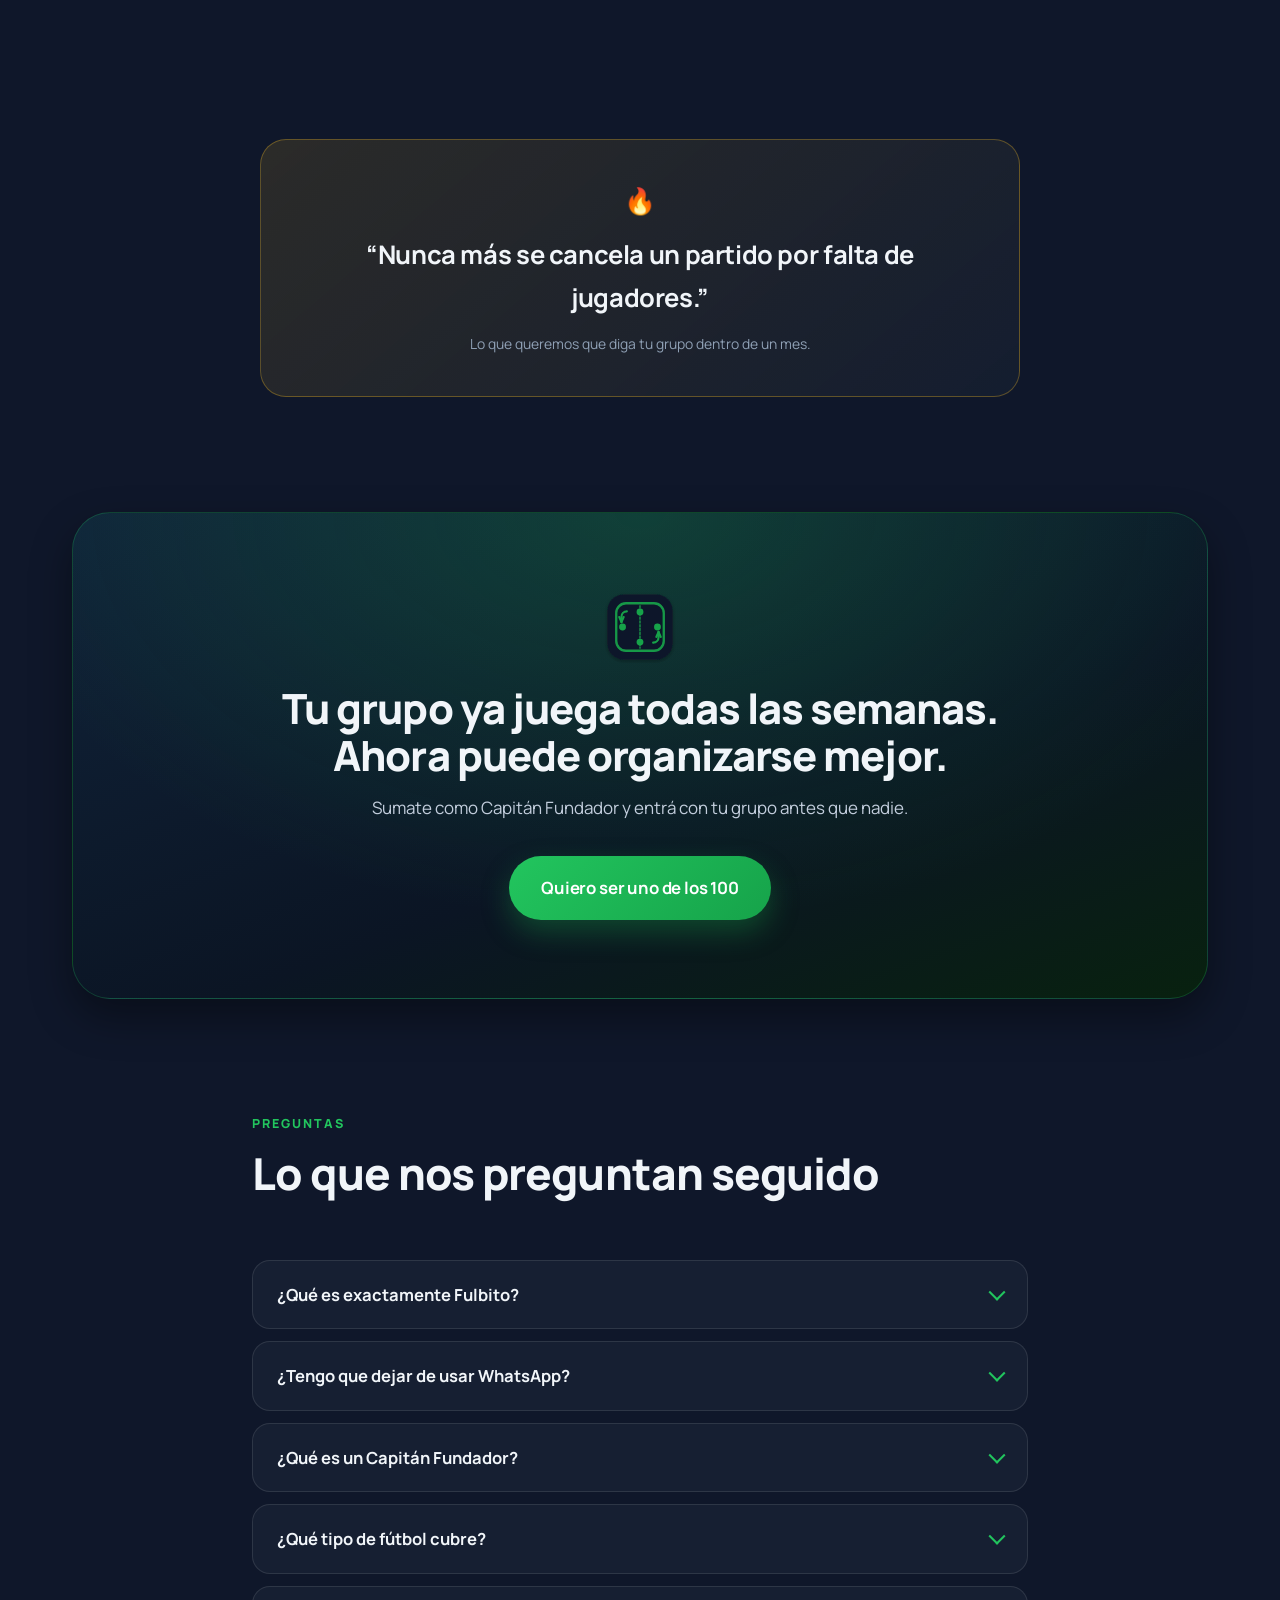
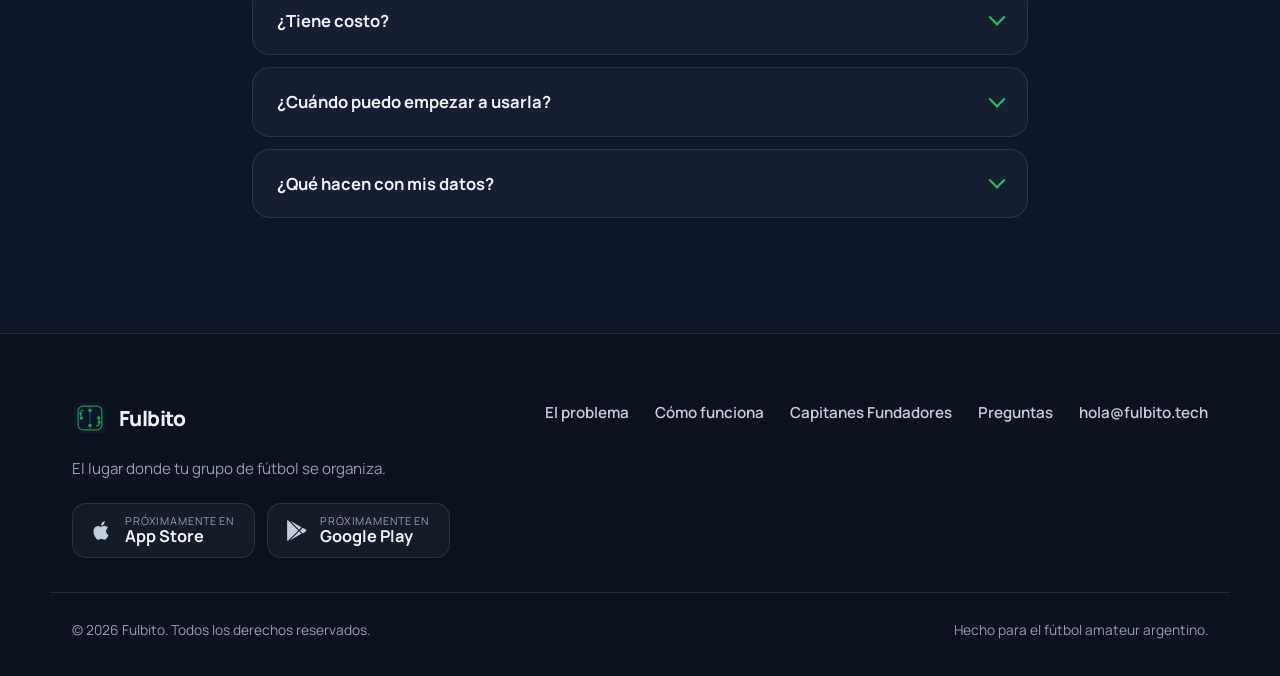
==== commit aae97220: "feat: sumar fútbol 8 y aclarar que sirve para masculino, femenino y mixto Faltaban modalidades y no " ====
--- a/index.html
+++ b/index.html
@@ -183,15 +183,16 @@
     </div>
 
     <div class="wrap">
-      <ul class="chips" aria-label="Modalidades y contextos que cubre Fulbito">
+      <ul class="chips" aria-label="Modalidades que cubre Fulbito">
         <li>Fútbol 5</li>
         <li>Fútbol 7</li>
+        <li>Fútbol 8</li>
         <li>Fútbol 9</li>
         <li>Fútbol 11</li>
-        <li class="chips-sep" aria-hidden="true">·</li>
-        <li>Picados entre semana</li>
-        <li>Torneos del finde</li>
       </ul>
+      <p class="chips-note">
+        Masculino, femenino y mixto · Picados entre semana y torneos del finde
+      </p>
     </div>
   </section>
 
@@ -546,8 +547,8 @@
           <p>La persona que en su grupo arma la lista, reserva la cancha y organiza el partido. No hace falta ser el capitán del equipo dentro de la cancha: hace falta ser el que lo sostiene afuera. Vamos a elegir 100 y arrancar con ellos.</p>
         </details>
         <details class="reveal">
-          <summary>¿Sirve para fútbol 5, 7, 9 y 11?</summary>
-          <p>Sí, y también para grupos que juegan torneos los fines de semana además de los picados de entre semana. Elegís la modalidad al crear cada partido.</p>
+          <summary>¿Qué tipo de fútbol cubre?</summary>
+          <p>Fútbol 5, 7, 8, 9 y 11, y da igual si el equipo es masculino, femenino o mixto: la app no distingue. Sirve tanto para el picado de entre semana como para el equipo que juega torneos los fines de semana, y la modalidad la elegís al crear cada partido, no al crear el grupo.</p>
         </details>
         <details class="reveal">
           <summary>¿Tiene costo?</summary>
--- a/styles.css
+++ b/styles.css
@@ -502,12 +502,12 @@
   font-weight: 700;
   color: var(--text-soft);
 }
-.chips .chips-sep {
-  padding: 0 4px;
-  border: 0;
-  background: none;
+.chips-note {
+  margin-top: 14px;
+  font-size: .88rem;
   color: var(--text-muted);
 }
+
 
 /* ------------------------------ secciones -------------------------------- */
 
